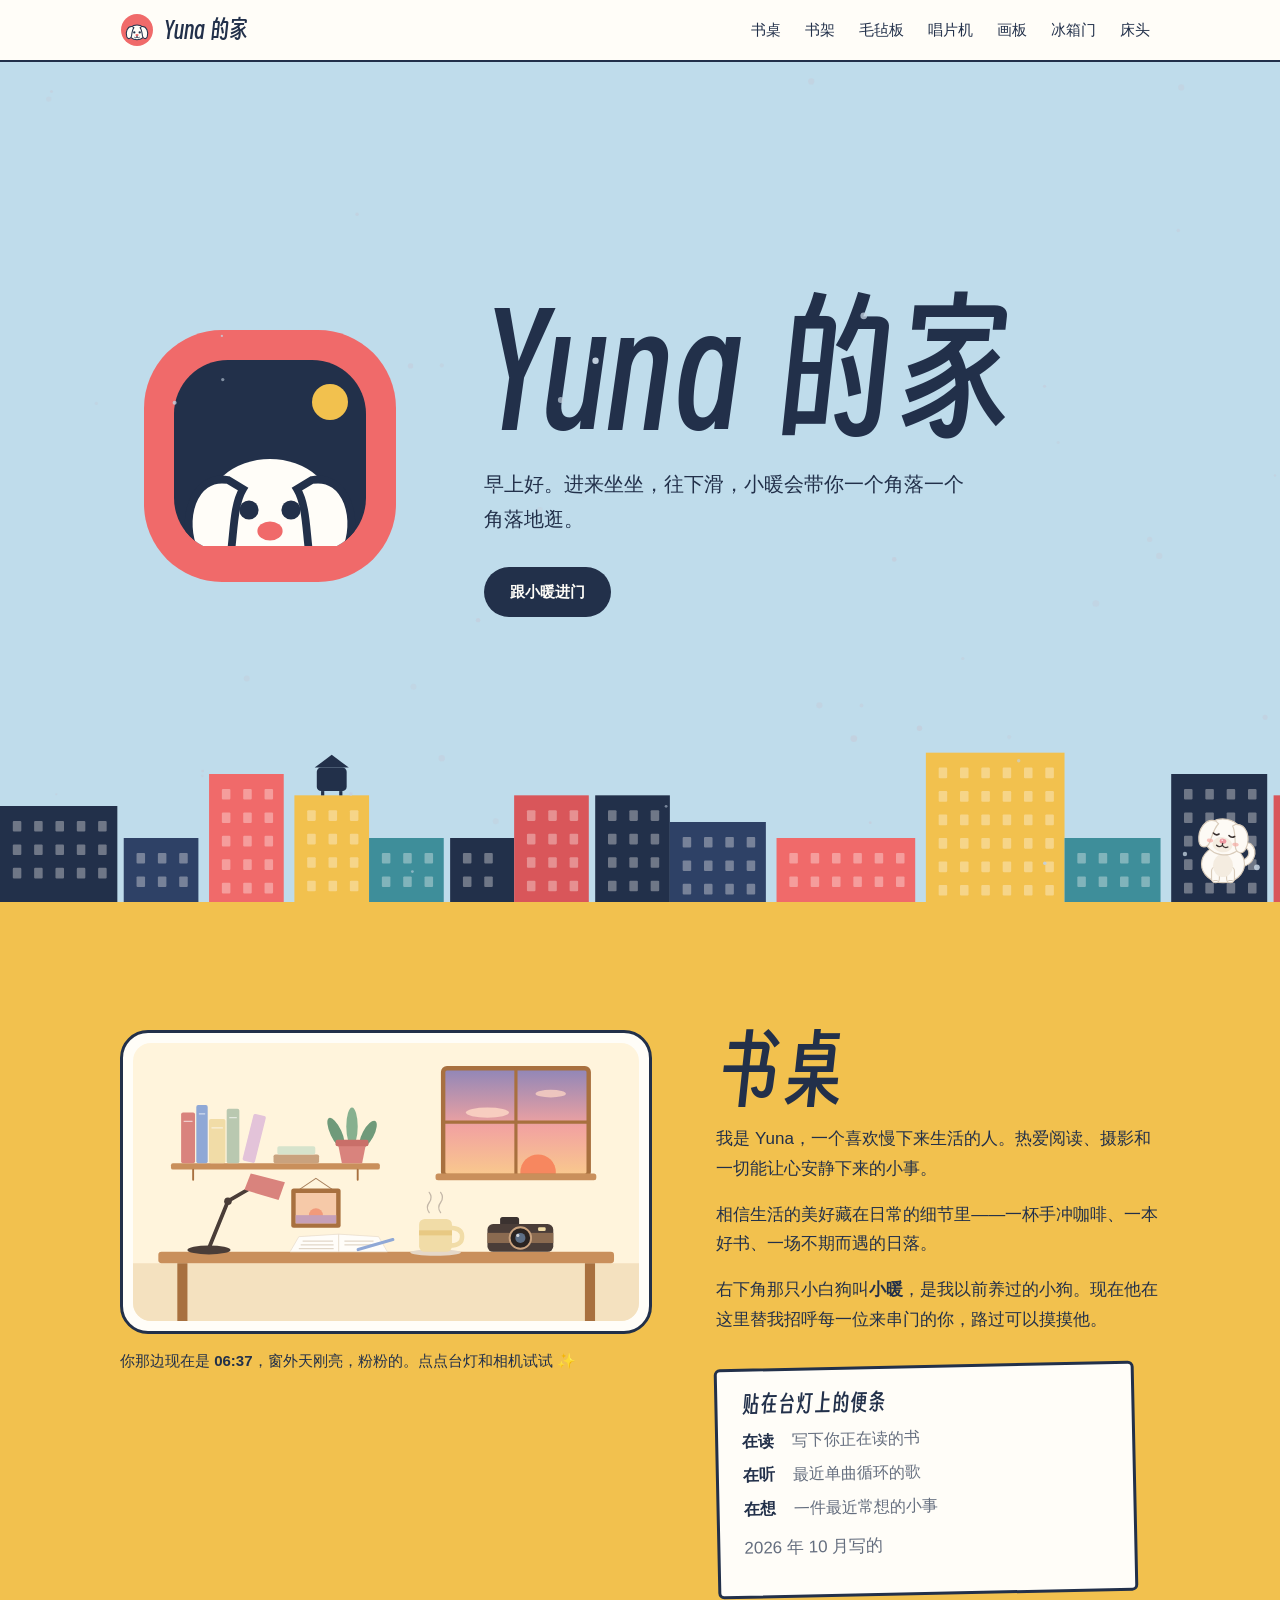
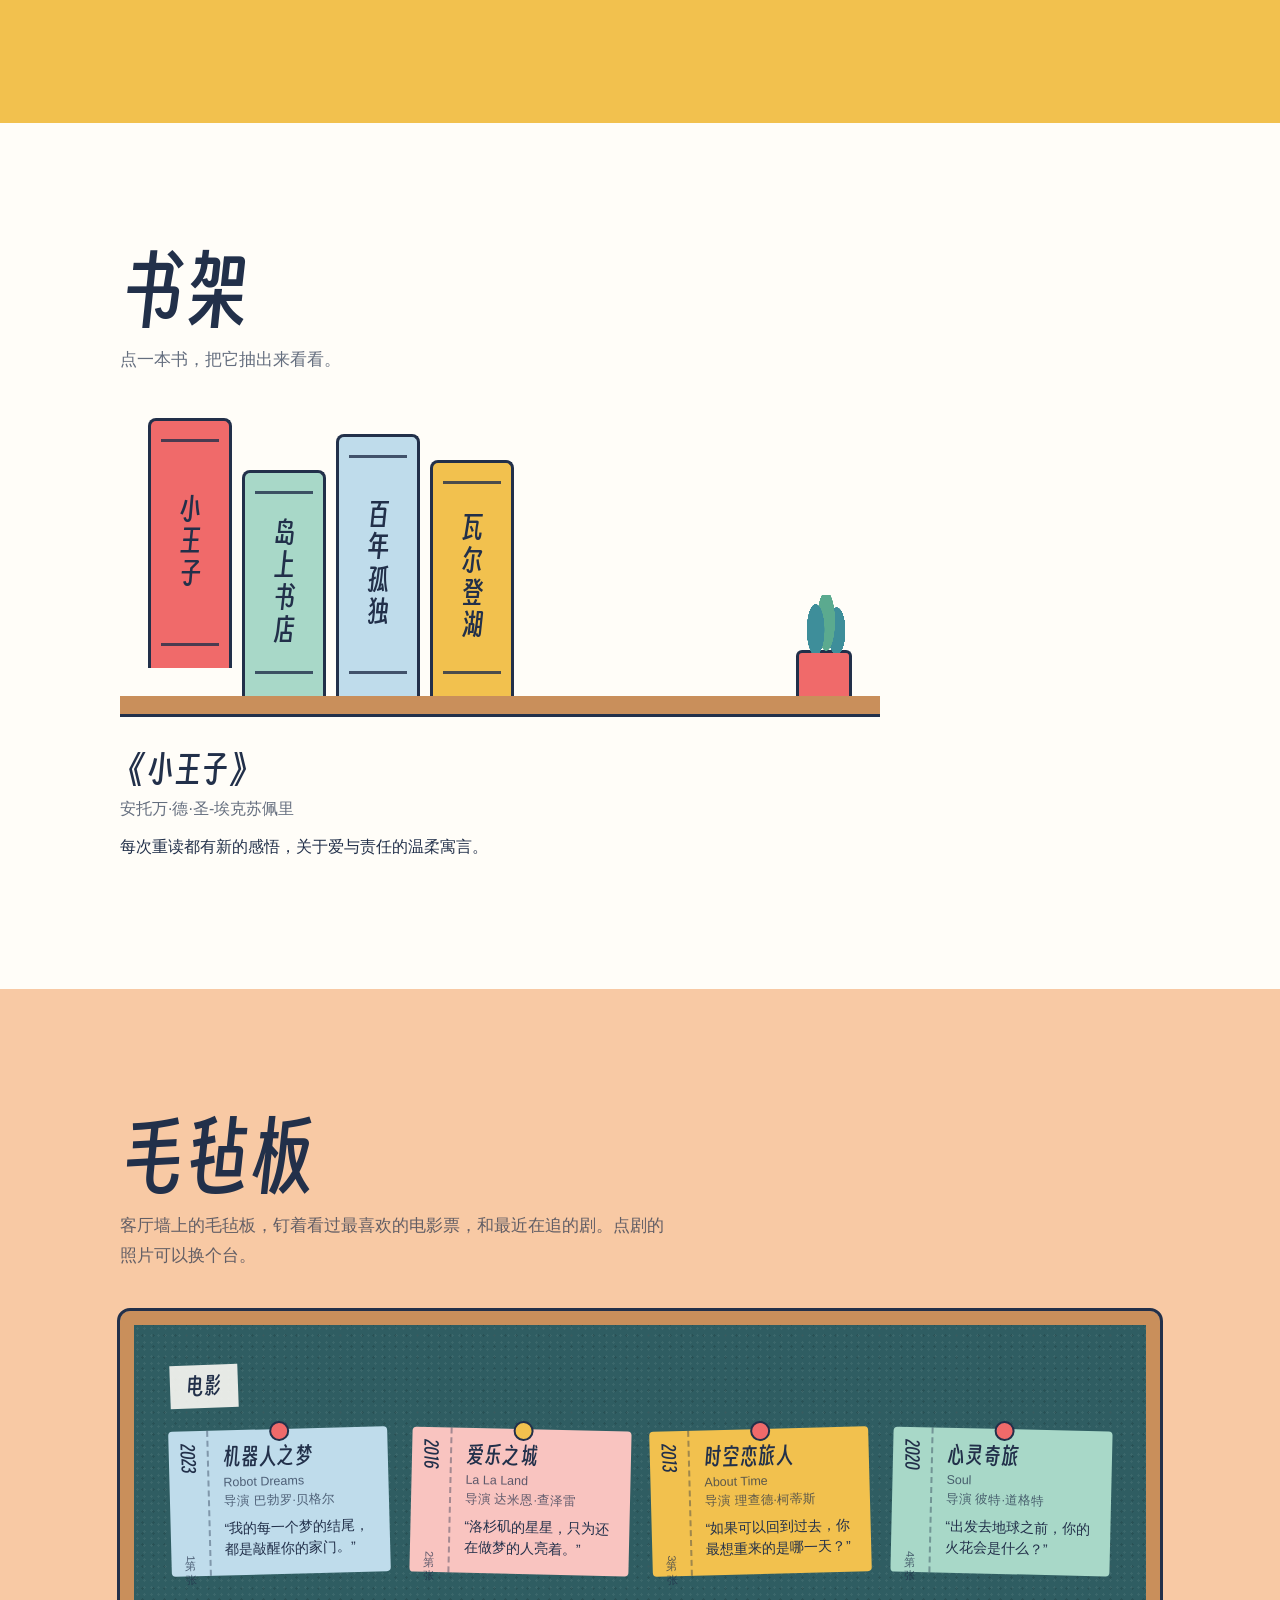
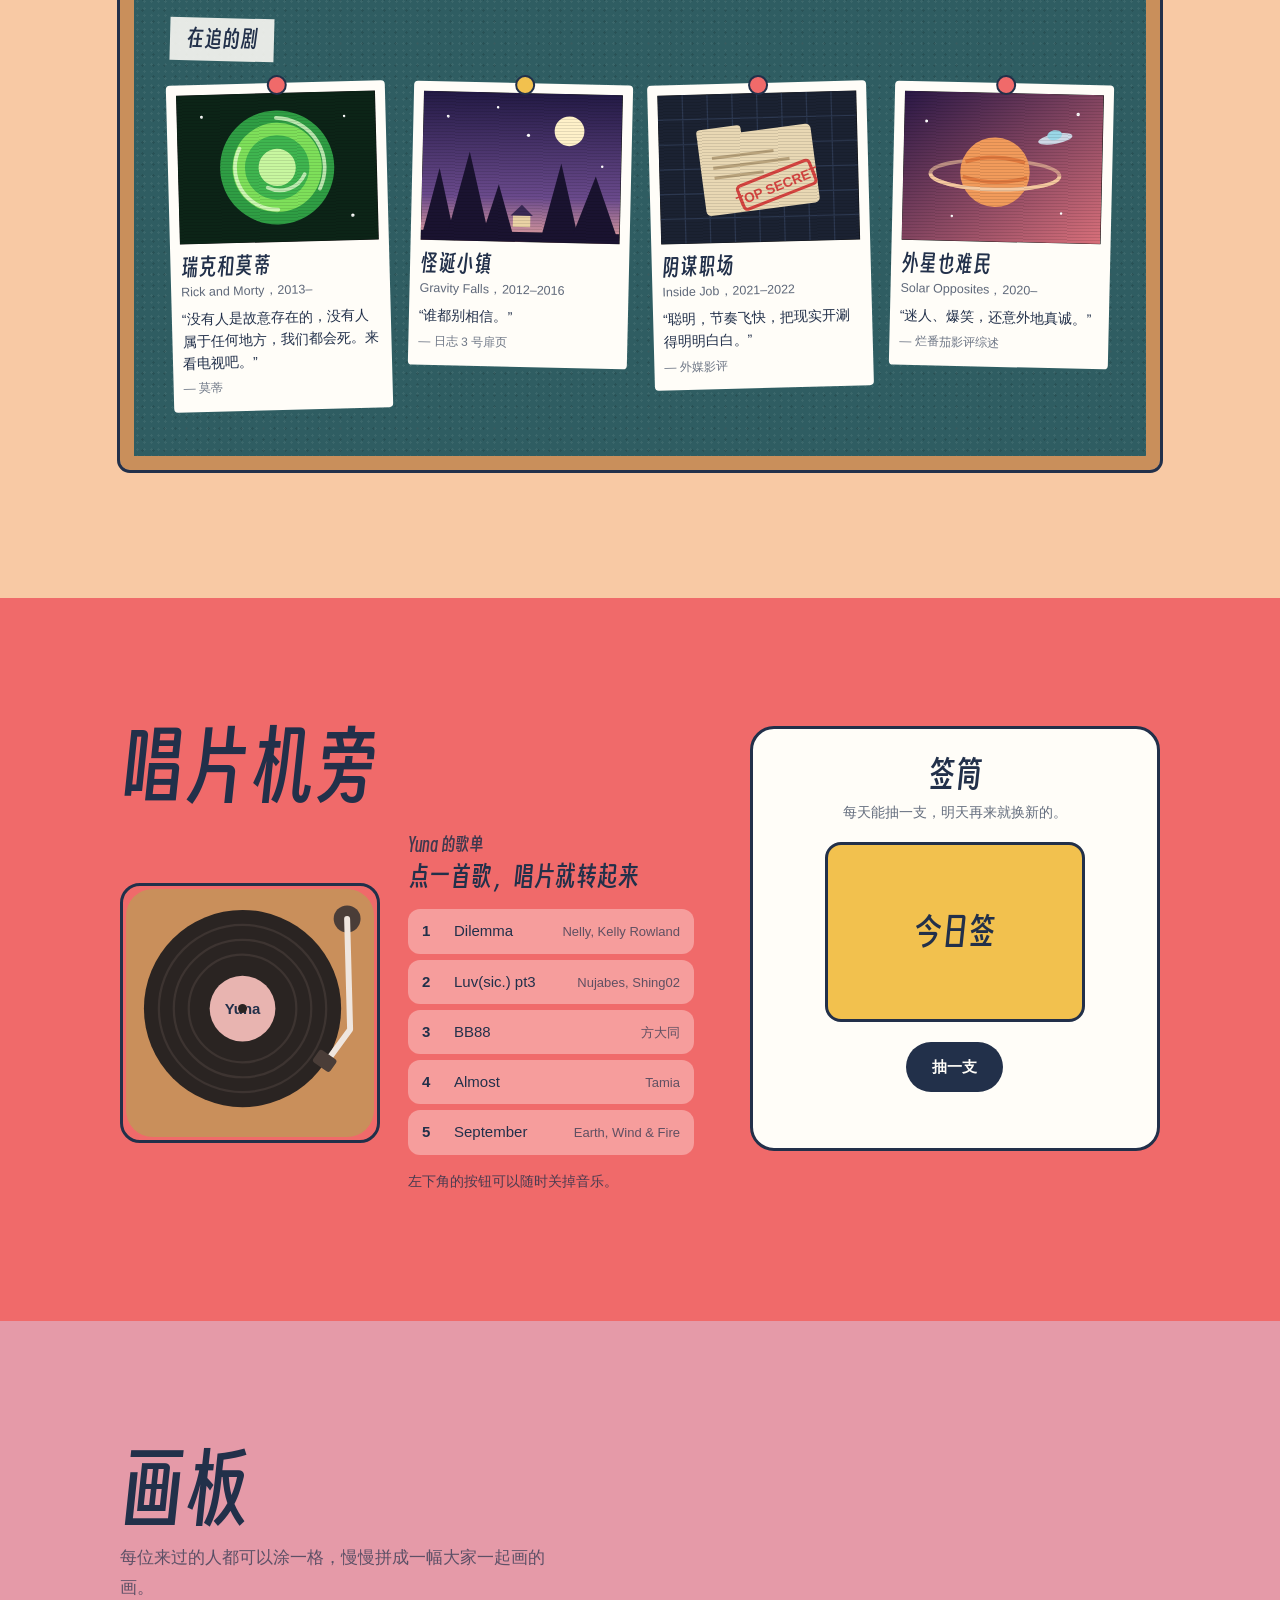
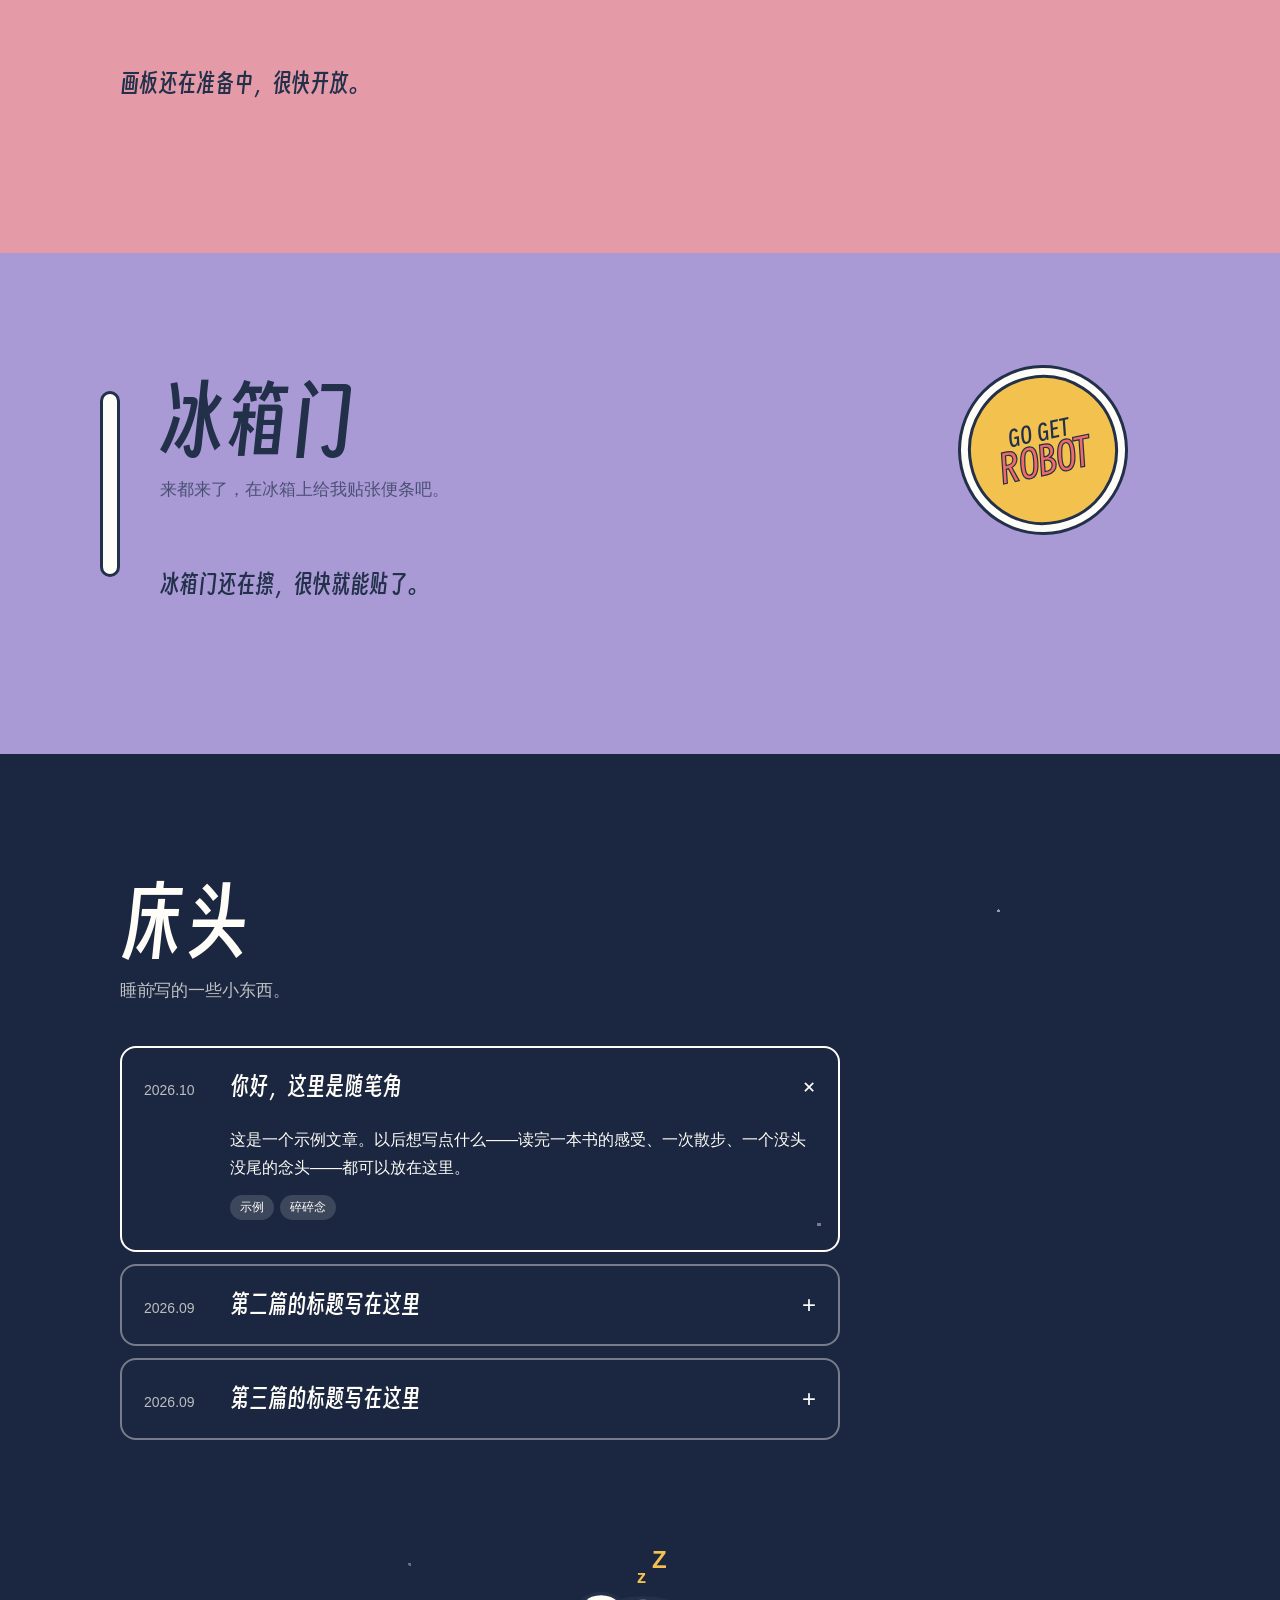
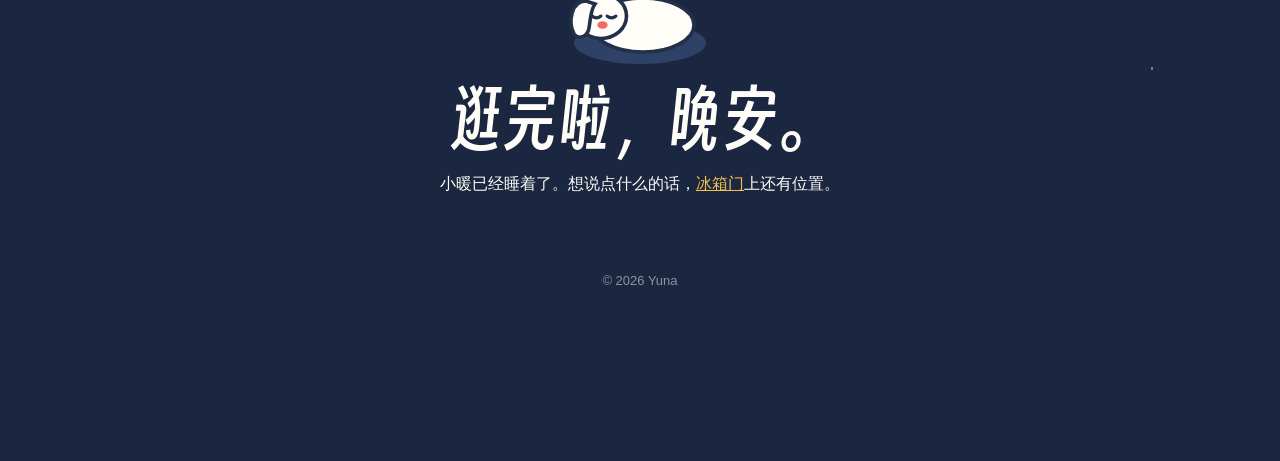
==== index.html @ d35c0719 "Felt board replaces TV cabinet; warmer day-to-night palette; GO GET ROBOT fridge sticker; add Septem" ====
<!DOCTYPE html>
<html lang="zh-CN">
<head>
<meta charset="UTF-8">
<meta name="viewport" content="width=device-width, initial-scale=1.0">
<title>Yuna 的家</title>
<meta name="description" content="Yuna 的小角落：阅读、摄影、电影、随笔，和一切让心安静下来的小事。">
<link rel="icon" href="/favicon.ico" sizes="any">
<link rel="icon" href="/favicon.svg" type="image/svg+xml">
<link rel="icon" href="/favicon-32.png" type="image/png" sizes="32x32">
<link rel="apple-touch-icon" href="/apple-touch-icon.png">
<link rel="manifest" href="/site.webmanifest">
<meta name="theme-color" content="#faf6f0">
<meta property="og:type" content="website">
<meta property="og:site_name" content="Yuna ✿">
<meta property="og:title" content="Yuna 的小角落">
<meta property="og:description" content="愿以温柔之心，过安静热烈的生活。来串门、摸摸小暖、贴张便利贴吧。">
<meta property="og:url" content="https://www.yunachen.cn/">
<meta property="og:image" content="https://www.yunachen.cn/og.jpg">
<meta property="og:image:width" content="1200">
<meta property="og:image:height" content="630">
<meta name="twitter:card" content="summary_large_image">
<script>
  // 19:00-6:00 是夜晚：门口变星空，窗外有月亮
  (function(){ var h = new Date().getHours(); if (h >= 19 || h < 6) document.documentElement.classList.add("night"); })();
</script>
<link rel="stylesheet" href="fonts/display.css">
<link rel="stylesheet" href="site.css">
</head>
<body>

<a class="skip" href="#about">跳到正文</a>

<nav class="bar">
  <div class="wrap">
    <a href="#top" class="brand" id="logo" aria-label="回到门口"><svg viewBox="0 0 100 100" aria-hidden="true"><circle cx="50" cy="50" r="47" fill="#F06A6A"/>
<ellipse cx="50" cy="57" rx="25" ry="22" fill="#FFFDF8" stroke="#22304A" stroke-width="3" stroke-linejoin="round"/><path d="M36 40 C22 38 15 56 20 70 C23 78 32 77 34 67 C35 58 36 49 41 43 Z" fill="#FFFDF8" stroke="#22304A" stroke-width="3" stroke-linejoin="round"/><path d="M64 40 C78 38 85 56 80 70 C77 78 68 77 66 67 C65 58 64 49 59 43 Z" fill="#FFFDF8" stroke="#22304A" stroke-width="3" stroke-linejoin="round"/><circle cx="42" cy="57" r="3.4" fill="#22304A"/><circle cx="58" cy="57" r="3.4" fill="#22304A"/>
<ellipse cx="50" cy="65" rx="4.6" ry="3.4" fill="#F06A6A"/>
<path d="M50 68 v3 M50 71 q-4 4 -7 1 M50 71 q4 4 7 1" stroke="#22304A" stroke-width="2.4" fill="none" stroke-linecap="round"/></svg><span>Yuna 的家</span></a>
    <div class="links">
      <a href="#about">书桌</a><a href="#books">书架</a><a href="#films">毛毡板</a><a href="#little">唱片机</a><a href="#draw">画板</a><a href="#guestbook">冰箱门</a><a href="#journal">床头</a>
    </div>
  </div>
</nav>

<header class="spot hero" id="top">
  <div class="stars" id="stars"></div>
  <div class="wrap hero-in">
    <div class="hero-logo">
        <svg class="logo-e" viewBox="0 0 100 100" role="img" aria-label="小暖从窗口探出头">
          <defs><clipPath id="winClip"><rect x="18" y="18" width="64" height="64" rx="18"/></clipPath></defs>
          <rect x="8" y="8" width="84" height="84" rx="26" fill="#F06A6A"/>
          <rect x="18" y="18" width="64" height="64" rx="18" fill="#22304A"/>
          <circle class="moon" cx="70" cy="32" r="6" fill="#FFFDF8"/>
          <g clip-path="url(#winClip)"><g class="peek">
            <ellipse cx="50" cy="70" rx="22" ry="19" fill="#FFFDF8"/>
            <path d="M36 58 C24 56 20 72 25 82 L37 82 C38 74 38 66 41 61 Z" fill="#FFFDF8" stroke="#22304A" stroke-width="2.6"/>
            <path d="M64 58 C76 56 80 72 75 82 L63 82 C62 74 62 66 59 61 Z" fill="#FFFDF8" stroke="#22304A" stroke-width="2.6"/>
            <circle cx="43" cy="68" r="3.2" fill="#22304A"/><circle cx="57" cy="68" r="3.2" fill="#22304A"/>
            <ellipse cx="50" cy="75" rx="4.2" ry="3.2" fill="#F06A6A"/>
          </g></g>
          <rect x="18" y="80" width="64" height="6" fill="#F06A6A"/>
        </svg>
    </div>
    <div class="hero-text">
      <h1>Yuna 的家</h1>
      <p class="lead"><span id="greet">你好呀。</span>进来坐坐，往下滑，小暖会带你一个角落一个角落地逛。</p>
      <a href="#about" class="btn">跟小暖进门</a>
    </div>
  </div>
  <svg class="skyline" viewBox="0 0 1200 160" preserveAspectRatio="xMidYMax slice" aria-hidden="true"><rect x="0" y="70" width="110" height="90" fill="#22304A"/><rect class="win" x="12" y="84" width="8" height="10" rx="1"/><rect class="win" x="32" y="84" width="8" height="10" rx="1"/><rect class="win" x="52" y="84" width="8" height="10" rx="1"/><rect class="win" x="72" y="84" width="8" height="10" rx="1"/><rect class="win" x="92" y="84" width="8" height="10" rx="1"/><rect class="win" x="12" y="106" width="8" height="10" rx="1"/><rect class="win" x="32" y="106" width="8" height="10" rx="1"/><rect class="win" x="52" y="106" width="8" height="10" rx="1"/><rect class="win" x="72" y="106" width="8" height="10" rx="1"/><rect class="win" x="92" y="106" width="8" height="10" rx="1"/><rect class="win" x="12" y="128" width="8" height="10" rx="1"/><rect class="win" x="32" y="128" width="8" height="10" rx="1"/><rect class="win" x="52" y="128" width="8" height="10" rx="1"/><rect class="win" x="72" y="128" width="8" height="10" rx="1"/><rect class="win" x="92" y="128" width="8" height="10" rx="1"/><rect x="116" y="100" width="70" height="60" fill="#2E4166"/><rect class="win" x="128" y="114" width="8" height="10" rx="1"/><rect class="win" x="148" y="114" width="8" height="10" rx="1"/><rect class="win" x="168" y="114" width="8" height="10" rx="1"/><rect class="win" x="128" y="136" width="8" height="10" rx="1"/><rect class="win" x="148" y="136" width="8" height="10" rx="1"/><rect class="win" x="168" y="136" width="8" height="10" rx="1"/><rect x="196" y="40" width="70" height="120" fill="#F06A6A"/><rect class="win" x="208" y="54" width="8" height="10" rx="1"/><rect class="win" x="228" y="54" width="8" height="10" rx="1"/><rect class="win" x="248" y="54" width="8" height="10" rx="1"/><rect class="win" x="208" y="76" width="8" height="10" rx="1"/><rect class="win" x="228" y="76" width="8" height="10" rx="1"/><rect class="win" x="248" y="76" width="8" height="10" rx="1"/><rect class="win" x="208" y="98" width="8" height="10" rx="1"/><rect class="win" x="228" y="98" width="8" height="10" rx="1"/><rect class="win" x="248" y="98" width="8" height="10" rx="1"/><rect class="win" x="208" y="120" width="8" height="10" rx="1"/><rect class="win" x="228" y="120" width="8" height="10" rx="1"/><rect class="win" x="248" y="120" width="8" height="10" rx="1"/><rect class="win" x="208" y="142" width="8" height="10" rx="1"/><rect class="win" x="228" y="142" width="8" height="10" rx="1"/><rect class="win" x="248" y="142" width="8" height="10" rx="1"/><rect x="276" y="60" width="70" height="100" class="bm" fill="#F2C14E"/><rect class="win" x="288" y="74" width="8" height="10" rx="1"/><rect class="win" x="308" y="74" width="8" height="10" rx="1"/><rect class="win" x="328" y="74" width="8" height="10" rx="1"/><rect class="win" x="288" y="96" width="8" height="10" rx="1"/><rect class="win" x="308" y="96" width="8" height="10" rx="1"/><rect class="win" x="328" y="96" width="8" height="10" rx="1"/><rect class="win" x="288" y="118" width="8" height="10" rx="1"/><rect class="win" x="308" y="118" width="8" height="10" rx="1"/><rect class="win" x="328" y="118" width="8" height="10" rx="1"/><rect class="win" x="288" y="140" width="8" height="10" rx="1"/><rect class="win" x="308" y="140" width="8" height="10" rx="1"/><rect class="win" x="328" y="140" width="8" height="10" rx="1"/><g fill="#22304A"><rect x="297" y="34" width="28" height="22" rx="4"/><path d="M295 34 l16 -12 l16 12z"/><rect x="301" y="56" width="3" height="4"/><rect x="318" y="56" width="3" height="4"/></g><rect x="346" y="100" width="70" height="60" fill="#3E8E9A"/><rect class="win" x="358" y="114" width="8" height="10" rx="1"/><rect class="win" x="378" y="114" width="8" height="10" rx="1"/><rect class="win" x="398" y="114" width="8" height="10" rx="1"/><rect class="win" x="358" y="136" width="8" height="10" rx="1"/><rect class="win" x="378" y="136" width="8" height="10" rx="1"/><rect class="win" x="398" y="136" width="8" height="10" rx="1"/><rect x="422" y="100" width="60" height="60" fill="#22304A"/><rect class="win" x="434" y="114" width="8" height="10" rx="1"/><rect class="win" x="454" y="114" width="8" height="10" rx="1"/><rect class="win" x="434" y="136" width="8" height="10" rx="1"/><rect class="win" x="454" y="136" width="8" height="10" rx="1"/><rect x="482" y="60" width="70" height="100" fill="#D9565A"/><rect class="win" x="494" y="74" width="8" height="10" rx="1"/><rect class="win" x="514" y="74" width="8" height="10" rx="1"/><rect class="win" x="534" y="74" width="8" height="10" rx="1"/><rect class="win" x="494" y="96" width="8" height="10" rx="1"/><rect class="win" x="514" y="96" width="8" height="10" rx="1"/><rect class="win" x="534" y="96" width="8" height="10" rx="1"/><rect class="win" x="494" y="118" width="8" height="10" rx="1"/><rect class="win" x="514" y="118" width="8" height="10" rx="1"/><rect class="win" x="534" y="118" width="8" height="10" rx="1"/><rect class="win" x="494" y="140" width="8" height="10" rx="1"/><rect class="win" x="514" y="140" width="8" height="10" rx="1"/><rect class="win" x="534" y="140" width="8" height="10" rx="1"/><rect x="558" y="60" width="70" height="100" fill="#22304A"/><rect class="win" x="570" y="74" width="8" height="10" rx="1"/><rect class="win" x="590" y="74" width="8" height="10" rx="1"/><rect class="win" x="610" y="74" width="8" height="10" rx="1"/><rect class="win" x="570" y="96" width="8" height="10" rx="1"/><rect class="win" x="590" y="96" width="8" height="10" rx="1"/><rect class="win" x="610" y="96" width="8" height="10" rx="1"/><rect class="win" x="570" y="118" width="8" height="10" rx="1"/><rect class="win" x="590" y="118" width="8" height="10" rx="1"/><rect class="win" x="610" y="118" width="8" height="10" rx="1"/><rect class="win" x="570" y="140" width="8" height="10" rx="1"/><rect class="win" x="590" y="140" width="8" height="10" rx="1"/><rect class="win" x="610" y="140" width="8" height="10" rx="1"/><rect x="628" y="85" width="90" height="75" fill="#2E4166"/><rect class="win" x="640" y="99" width="8" height="10" rx="1"/><rect class="win" x="660" y="99" width="8" height="10" rx="1"/><rect class="win" x="680" y="99" width="8" height="10" rx="1"/><rect class="win" x="700" y="99" width="8" height="10" rx="1"/><rect class="win" x="640" y="121" width="8" height="10" rx="1"/><rect class="win" x="660" y="121" width="8" height="10" rx="1"/><rect class="win" x="680" y="121" width="8" height="10" rx="1"/><rect class="win" x="700" y="121" width="8" height="10" rx="1"/><rect class="win" x="640" y="143" width="8" height="10" rx="1"/><rect class="win" x="660" y="143" width="8" height="10" rx="1"/><rect class="win" x="680" y="143" width="8" height="10" rx="1"/><rect class="win" x="700" y="143" width="8" height="10" rx="1"/><rect x="728" y="100" width="130" height="60" fill="#F06A6A"/><rect class="win" x="740" y="114" width="8" height="10" rx="1"/><rect class="win" x="760" y="114" width="8" height="10" rx="1"/><rect class="win" x="780" y="114" width="8" height="10" rx="1"/><rect class="win" x="800" y="114" width="8" height="10" rx="1"/><rect class="win" x="820" y="114" width="8" height="10" rx="1"/><rect class="win" x="840" y="114" width="8" height="10" rx="1"/><rect class="win" x="740" y="136" width="8" height="10" rx="1"/><rect class="win" x="760" y="136" width="8" height="10" rx="1"/><rect class="win" x="780" y="136" width="8" height="10" rx="1"/><rect class="win" x="800" y="136" width="8" height="10" rx="1"/><rect class="win" x="820" y="136" width="8" height="10" rx="1"/><rect class="win" x="840" y="136" width="8" height="10" rx="1"/><rect x="868" y="20" width="130" height="140" class="bm" fill="#F2C14E"/><rect class="win" x="880" y="34" width="8" height="10" rx="1"/><rect class="win" x="900" y="34" width="8" height="10" rx="1"/><rect class="win" x="920" y="34" width="8" height="10" rx="1"/><rect class="win" x="940" y="34" width="8" height="10" rx="1"/><rect class="win" x="960" y="34" width="8" height="10" rx="1"/><rect class="win" x="980" y="34" width="8" height="10" rx="1"/><rect class="win" x="880" y="56" width="8" height="10" rx="1"/><rect class="win" x="900" y="56" width="8" height="10" rx="1"/><rect class="win" x="920" y="56" width="8" height="10" rx="1"/><rect class="win" x="940" y="56" width="8" height="10" rx="1"/><rect class="win" x="960" y="56" width="8" height="10" rx="1"/><rect class="win" x="980" y="56" width="8" height="10" rx="1"/><rect class="win" x="880" y="78" width="8" height="10" rx="1"/><rect class="win" x="900" y="78" width="8" height="10" rx="1"/><rect class="win" x="920" y="78" width="8" height="10" rx="1"/><rect class="win" x="940" y="78" width="8" height="10" rx="1"/><rect class="win" x="960" y="78" width="8" height="10" rx="1"/><rect class="win" x="980" y="78" width="8" height="10" rx="1"/><rect class="win" x="880" y="100" width="8" height="10" rx="1"/><rect class="win" x="900" y="100" width="8" height="10" rx="1"/><rect class="win" x="920" y="100" width="8" height="10" rx="1"/><rect class="win" x="940" y="100" width="8" height="10" rx="1"/><rect class="win" x="960" y="100" width="8" height="10" rx="1"/><rect class="win" x="980" y="100" width="8" height="10" rx="1"/><rect class="win" x="880" y="122" width="8" height="10" rx="1"/><rect class="win" x="900" y="122" width="8" height="10" rx="1"/><rect class="win" x="920" y="122" width="8" height="10" rx="1"/><rect class="win" x="940" y="122" width="8" height="10" rx="1"/><rect class="win" x="960" y="122" width="8" height="10" rx="1"/><rect class="win" x="980" y="122" width="8" height="10" rx="1"/><rect class="win" x="880" y="144" width="8" height="10" rx="1"/><rect class="win" x="900" y="144" width="8" height="10" rx="1"/><rect class="win" x="920" y="144" width="8" height="10" rx="1"/><rect class="win" x="940" y="144" width="8" height="10" rx="1"/><rect class="win" x="960" y="144" width="8" height="10" rx="1"/><rect class="win" x="980" y="144" width="8" height="10" rx="1"/><rect x="998" y="100" width="90" height="60" fill="#3E8E9A"/><rect class="win" x="1010" y="114" width="8" height="10" rx="1"/><rect class="win" x="1030" y="114" width="8" height="10" rx="1"/><rect class="win" x="1050" y="114" width="8" height="10" rx="1"/><rect class="win" x="1070" y="114" width="8" height="10" rx="1"/><rect class="win" x="1010" y="136" width="8" height="10" rx="1"/><rect class="win" x="1030" y="136" width="8" height="10" rx="1"/><rect class="win" x="1050" y="136" width="8" height="10" rx="1"/><rect class="win" x="1070" y="136" width="8" height="10" rx="1"/><rect x="1098" y="40" width="90" height="120" fill="#22304A"/><rect class="win" x="1110" y="54" width="8" height="10" rx="1"/><rect class="win" x="1130" y="54" width="8" height="10" rx="1"/><rect class="win" x="1150" y="54" width="8" height="10" rx="1"/><rect class="win" x="1170" y="54" width="8" height="10" rx="1"/><rect class="win" x="1110" y="76" width="8" height="10" rx="1"/><rect class="win" x="1130" y="76" width="8" height="10" rx="1"/><rect class="win" x="1150" y="76" width="8" height="10" rx="1"/><rect class="win" x="1170" y="76" width="8" height="10" rx="1"/><rect class="win" x="1110" y="98" width="8" height="10" rx="1"/><rect class="win" x="1130" y="98" width="8" height="10" rx="1"/><rect class="win" x="1150" y="98" width="8" height="10" rx="1"/><rect class="win" x="1170" y="98" width="8" height="10" rx="1"/><rect class="win" x="1110" y="120" width="8" height="10" rx="1"/><rect class="win" x="1130" y="120" width="8" height="10" rx="1"/><rect class="win" x="1150" y="120" width="8" height="10" rx="1"/><rect class="win" x="1170" y="120" width="8" height="10" rx="1"/><rect class="win" x="1110" y="142" width="8" height="10" rx="1"/><rect class="win" x="1130" y="142" width="8" height="10" rx="1"/><rect class="win" x="1150" y="142" width="8" height="10" rx="1"/><rect class="win" x="1170" y="142" width="8" height="10" rx="1"/><rect x="1194" y="60" width="90" height="100" fill="#D9565A"/><rect class="win" x="1206" y="74" width="8" height="10" rx="1"/><rect class="win" x="1226" y="74" width="8" height="10" rx="1"/><rect class="win" x="1246" y="74" width="8" height="10" rx="1"/><rect class="win" x="1266" y="74" width="8" height="10" rx="1"/><rect class="win" x="1206" y="96" width="8" height="10" rx="1"/><rect class="win" x="1226" y="96" width="8" height="10" rx="1"/><rect class="win" x="1246" y="96" width="8" height="10" rx="1"/><rect class="win" x="1266" y="96" width="8" height="10" rx="1"/><rect class="win" x="1206" y="118" width="8" height="10" rx="1"/><rect class="win" x="1226" y="118" width="8" height="10" rx="1"/><rect class="win" x="1246" y="118" width="8" height="10" rx="1"/><rect class="win" x="1266" y="118" width="8" height="10" rx="1"/><rect class="win" x="1206" y="140" width="8" height="10" rx="1"/><rect class="win" x="1226" y="140" width="8" height="10" rx="1"/><rect class="win" x="1246" y="140" width="8" height="10" rx="1"/><rect class="win" x="1266" y="140" width="8" height="10" rx="1"/></svg>
</header>

<main>

  <!-- 书桌：关于我 + 房间插画 -->
  <section class="spot f-mustard" id="about">
    <div class="wrap desk">
      <div class="desk-pic">
        <div class="room" id="roomCard"><div class="flash"></div>
        <svg viewBox="0 0 800 440" role="img" aria-label="Yuna 的房间插画">
        <defs>
          <linearGradient id="skyD" x1="0" y1="0" x2="0" y2="1"><stop offset="0" stop-color="#bcd8ec"/><stop offset="1" stop-color="#f8dcc6"/></linearGradient>
          <linearGradient id="skyK" x1="0" y1="0" x2="0" y2="1"><stop offset="0" stop-color="#8f86b8"/><stop offset=".55" stop-color="#f2a3a0"/><stop offset="1" stop-color="#f9c98d"/></linearGradient>
          <linearGradient id="skyN" x1="0" y1="0" x2="0" y2="1"><stop offset="0" stop-color="#232c4d"/><stop offset="1" stop-color="#4b3b5c"/></linearGradient>
          <clipPath id="win"><rect x="490" y="40" width="230" height="170" rx="6"/></clipPath>
        </defs>
        <rect class="w-wall" width="800" height="440"/>
        <rect class="w-wall2" y="348" width="800" height="92"/>

        <g class="obj" data-k="window" tabindex="0" role="button" aria-label="窗外">
          <g clip-path="url(#win)">
            <g class="sky-day">
              <rect x="490" y="40" width="230" height="170" fill="url(#skyD)"/>
              <circle cx="660" cy="160" r="24" fill="#f7b88a"/>
              <g class="cloud"><ellipse cx="560" cy="92" rx="32" ry="10" fill="#fff" opacity=".9"/><ellipse cx="578" cy="83" rx="18" ry="11" fill="#fff" opacity=".9"/></g>
            </g>
            <g class="sky-dusk">
              <rect x="490" y="40" width="230" height="170" fill="url(#skyK)"/>
              <circle cx="640" cy="204" r="28" fill="#f7875f"/>
              <g class="cloud"><ellipse cx="560" cy="110" rx="34" ry="8" fill="#fbd3c4" opacity=".9"/><ellipse cx="660" cy="80" rx="24" ry="6" fill="#fbd3c4" opacity=".8"/></g>
            </g>
            <g class="sky-night">
              <rect x="490" y="40" width="230" height="170" fill="url(#skyN)"/>
              <circle cx="655" cy="98" r="19" fill="#fff3cf"/><circle cx="664" cy="91" r="17" fill="#2a3152"/>
              <circle cx="530" cy="70" r="1.8" fill="#fff"/><circle cx="575" cy="120" r="1.4" fill="#fff"/><circle cx="610" cy="62" r="1.6" fill="#fff"/><circle cx="700" cy="150" r="1.4" fill="#fff"/><circle cx="545" cy="170" r="1.2" fill="#fff"/>
            </g>
          </g>
          <rect x="490" y="40" width="230" height="170" rx="6" class="w-line" style="stroke-width:7"/>
          <path d="M605 40 V210 M490 125 H720" class="w-line" style="stroke-width:5"/>
          <rect x="478" y="206" width="254" height="11" rx="4" class="w-wood"/>
        </g>

        <rect x="60" y="190" width="330" height="10" rx="3" class="w-wood"/>
        <path d="M95 200 v16 M355 200 v16" class="w-line"/>
        <g class="obj" data-k="books" tabindex="0" role="button" aria-label="书架">
          <rect x="76" y="110" width="22" height="80" rx="3" fill="#d9837d"/>
          <rect x="100" y="98" width="18" height="92" rx="3" fill="#8fa8d6"/>
          <rect x="120" y="120" width="26" height="70" rx="3" fill="#f1dca7"/>
          <rect x="148" y="104" width="20" height="86" rx="3" fill="#b9c8b0"/>
          <rect x="172" y="114" width="20" height="76" rx="3" fill="#e3c3d9" transform="rotate(14 192 190)"/>
          <path d="M80 124 h14 M104 112 h10 M124 134 h18 M152 118 h12" stroke="#fff" stroke-width="2" opacity=".6"/>
          <rect x="222" y="176" width="72" height="14" rx="3" fill="#c9a27e"/>
          <rect x="228" y="163" width="60" height="13" rx="3" fill="#d6e3cc"/>
        </g>
        <g class="obj" data-k="plant" tabindex="0" role="button" aria-label="小绿植">
          <ellipse cx="330" cy="140" rx="9" ry="26" fill="#6f9a7a" transform="rotate(-25 330 162)"/>
          <ellipse cx="346" cy="132" rx="9" ry="30" fill="#86b08f"/>
          <ellipse cx="362" cy="142" rx="9" ry="24" fill="#6f9a7a" transform="rotate(28 362 162)"/>
          <path d="M324 160 h44 l-6 30 h-32 z" fill="#d9837d"/>
          <rect x="320" y="153" width="52" height="10" rx="3" fill="#c96f69"/>
        </g>

        <g class="obj" data-k="frame" tabindex="0" role="button" aria-label="相框">
          <path d="M262 232 L289 214 L316 232" stroke="#a9825f" stroke-width="1.6" fill="none"/>
          <rect x="250" y="230" width="78" height="62" rx="4" class="w-wood-d"/>
          <rect x="257" y="237" width="64" height="48" fill="#f6c9a8"/>
          <circle cx="289" cy="272" r="11" fill="#f19a7b"/>
          <rect x="257" y="272" width="64" height="13" fill="#c6a0b8"/>
        </g>

        <rect x="40" y="330" width="720" height="18" rx="5" class="w-wood"/>
        <rect x="70" y="348" width="16" height="92" class="w-wood-d"/>
        <rect x="714" y="348" width="16" height="92" class="w-wood-d"/>

        <g class="obj" data-k="lamp" tabindex="0" role="button" aria-label="台灯">
          <polygon class="lamp-light" points="180,234 228,248 300,330 140,330"/>
          <ellipse cx="120" cy="327" rx="34" ry="7" fill="#4a3d38"/>
          <path d="M120 324 L150 250 L198 222" stroke="#4a3d38" stroke-width="6" fill="none" stroke-linecap="round" stroke-linejoin="round"/>
          <circle cx="150" cy="250" r="6" fill="#4a3d38"/>
          <path d="M186 206 L240 220 L230 248 L176 232 Z" fill="#d9837d"/>
        </g>

        <g class="obj" data-k="notebook" tabindex="0" role="button" aria-label="本子">
          <path d="M248 330 L262 306 L325 302 L325 330 Z" fill="#fffdf9" stroke="#e5d8c8"/>
          <path d="M325 330 L325 302 L388 306 L402 330 Z" fill="#fffdf9" stroke="#e5d8c8"/>
          <path d="M268 313 h48 M265 319 h52 M262 325 h55 M334 313 h46 M334 319 h50" stroke="#d9cbb9" stroke-width="1.5"/>
          <rect x="352" y="316" width="62" height="5" rx="2.5" fill="#8fa8d6" transform="rotate(-16 383 318)"/>
        </g>

        <g class="obj" data-k="coffee" tabindex="0" role="button" aria-label="咖啡">
          <g class="steam"><path d="M468 268 q-6 -8 0 -16 q6 -8 0 -16"/><path d="M486 268 q-6 -8 0 -16 q6 -8 0 -16"/></g>
          <ellipse cx="478" cy="331" rx="40" ry="5" fill="#e5d8c8"/>
          <path d="M500 292 q20 0 20 14 q0 14 -20 14" stroke="#f1dca7" stroke-width="7" fill="none"/>
          <rect x="452" y="278" width="52" height="52" rx="9" fill="#f1dca7"/>
          <rect x="452" y="296" width="52" height="8" fill="#e8c983"/>
        </g>

        <g class="obj" data-k="camera" tabindex="0" role="button" aria-label="相机">
          <rect x="580" y="275" width="30" height="15" rx="4" fill="#3b3230"/>
          <rect x="560" y="286" width="104" height="44" rx="9" fill="#4a3d38"/>
          <rect x="560" y="300" width="104" height="16" fill="#8a6a50"/>
          <circle cx="612" cy="308" r="17" fill="#2a2422" stroke="#c9a27e" stroke-width="3"/>
          <circle cx="612" cy="308" r="8" fill="#5d6f86"/>
          <circle cx="608" cy="304" r="2.5" fill="#fff" opacity=".7"/>
          <rect x="640" y="291" width="12" height="6" rx="2" fill="#f1dca7"/>
        </g>
      </svg>
        </div>
        <p class="room-time" id="roomTime">窗外的天色和你那边的时间是同步的。</p>
      </div>
      <div class="desk-text">
        <h2>书桌</h2>
        <p>我是 Yuna，一个喜欢慢下来生活的人。热爱阅读、摄影和一切能让心安静下来的小事。</p>
        <p>相信生活的美好藏在日常的细节里——一杯手冲咖啡、一本好书、一场不期而遇的日落。</p>
        <p class="xiaonuan">右下角那只小白狗叫<b>小暖</b>，是我以前养过的小狗。现在他在这里替我招呼每一位来串门的你，路过可以摸摸他。</p>
        <!-- 近况：把 todo 的内容换成你自己的 -->
        <div class="memo">
          <h3>贴在台灯上的便条</h3>
          <dl>
            <dt>在读</dt><dd class="todo">写下你正在读的书</dd>
            <dt>在听</dt><dd class="todo">最近单曲循环的歌</dd>
            <dt>在想</dt><dd class="todo">一件最近常想的小事</dd>
          </dl>
          <p class="memo-date">2026 年 10 月写的</p>
        </div>
      </div>
    </div>
  </section>

  <!-- 书架：点书脊抽出来看 -->
  <section class="spot f-paper" id="books">
    <div class="wrap">
      <h2>书架</h2>
      <p class="lead">点一本书，把它抽出来看看。</p>
      <div class="shelf">
          <button class="spine" type="button" style="--c:#F06A6A;--h:250px" data-title="小王子" data-author="安托万·德·圣-埃克苏佩里" data-note="每次重读都有新的感悟，关于爱与责任的温柔寓言。" aria-label="《小王子》">小王子</button>
          <button class="spine" type="button" style="--c:#A8D8C8;--h:226px" data-title="岛上书店" data-author="加布瑞埃拉·泽文" data-note="一间小书店里的悲欢离合，读完让人相信书本的治愈力量。" aria-label="《岛上书店》">岛上书店</button>
          <button class="spine" type="button" style="--c:#BFDCEB;--h:262px" data-title="百年孤独" data-author="加西亚·马尔克斯" data-note="魔幻与现实交织，一部让人反复回味的家族史诗。" aria-label="《百年孤独》">百年孤独</button>
          <button class="spine" type="button" style="--c:#F2C14E;--h:236px" data-title="瓦尔登湖" data-author="亨利·戴维·梭罗" data-note="关于简朴生活与自然的思考，是我心情浮躁时的安定剂。" aria-label="《瓦尔登湖》">瓦尔登湖</button>
        <div class="shelf-deco" aria-hidden="true"><span class="pot"></span></div>
      </div>
      <div class="book-note" id="bookNote" aria-live="polite">
        <h3 id="bnTitle">《小王子》</h3>
        <p class="bn-author" id="bnAuthor">安托万·德·圣-埃克苏佩里</p>
        <p id="bnNote">每次重读都有新的感悟，关于爱与责任的温柔寓言。</p>
      </div>
    </div>
  </section>

  <!-- 电视柜：墙上贴电影票，柜子上摆小电视。新增电影/剧时，♡ 的 data-film 要同时加进 api/likes.js 的 FILMS -->
  <!-- 毛毡板：钉着喜欢的电影票和在追的剧。新增时，♡ 的 data-film 要同时加进 api/likes.js 的 FILMS -->
  <section class="spot f-peach" id="films">
    <div class="wrap">
      <h2>毛毡板</h2>
      <p class="lead">客厅墙上的毛毡板，钉着看过最喜欢的电影票，和最近在追的剧。点剧的照片可以换个台。</p>
      <div class="felt">
        <span class="tape">电影</span>
        <div class="films">
      <article class="film" style="--fc:#BFDCEB">
        <div class="stub"><span class="yr">2023</span><span class="no">第 1 张</span></div>
        <div class="fbody">
          <h3>机器人之梦</h3><div class="fen">Robot Dreams<br>导演 巴勃罗·贝格尔</div>
          <p class="line">“我的每一个梦的结尾，都是敲醒你的家门。”</p>
          <button class="like" data-film="robot-dreams" hidden><span class="h">♡</span><span class="c">0</span> 人也喜欢</button>
        </div>
      </article>
      <article class="film" style="--fc:#F9C4C0">
        <div class="stub"><span class="yr">2016</span><span class="no">第 2 张</span></div>
        <div class="fbody">
          <h3>爱乐之城</h3><div class="fen">La La Land<br>导演 达米恩·查泽雷</div>
          <p class="line">“洛杉矶的星星，只为还在做梦的人亮着。”</p>
          <button class="like" data-film="la-la-land" hidden><span class="h">♡</span><span class="c">0</span> 人也喜欢</button>
        </div>
      </article>
      <article class="film" style="--fc:#F2C14E">
        <div class="stub"><span class="yr">2013</span><span class="no">第 3 张</span></div>
        <div class="fbody">
          <h3>时空恋旅人</h3><div class="fen">About Time<br>导演 理查德·柯蒂斯</div>
          <p class="line">“如果可以回到过去，你最想重来的是哪一天？”</p>
          <button class="like" data-film="about-time" hidden><span class="h">♡</span><span class="c">0</span> 人也喜欢</button>
        </div>
      </article>
      <article class="film" style="--fc:#A8D8C8">
        <div class="stub"><span class="yr">2020</span><span class="no">第 4 张</span></div>
        <div class="fbody">
          <h3>心灵奇旅</h3><div class="fen">Soul<br>导演 彼特·道格特</div>
          <p class="line">“出发去地球之前，你的火花会是什么？”</p>
          <button class="like" data-film="soul" hidden><span class="h">♡</span><span class="c">0</span> 人也喜欢</button>
        </div>
      </article>
        </div>
        <span class="tape tape-2">在追的剧</span>
        <div class="tvs" id="anime">
      <article class="tv" data-show="rick-and-morty">
        <div class="set"><div class="screen s-portal"><i></i></div></div>
        <h3>瑞克和莫蒂</h3><div class="fen">Rick and Morty，2013–</div>
        <p class="line">“没有人是故意存在的，没有人属于任何地方，我们都会死。来看电视吧。”<span class="by">— 莫蒂</span></p>
        <button class="like" data-film="rick-and-morty" hidden><span class="h">♡</span><span class="c">0</span> 人也在看</button>
      </article>
      <article class="tv" data-show="gravity-falls">
        <div class="set"><div class="screen s-forest"><i></i></div></div>
        <h3>怪诞小镇</h3><div class="fen">Gravity Falls，2012–2016</div>
        <p class="line">“谁都别相信。”<span class="by">— 日志 3 号扉页</span></p>
        <button class="like" data-film="gravity-falls" hidden><span class="h">♡</span><span class="c">0</span> 人也在看</button>
      </article>
      <article class="tv" data-show="inside-job">
        <div class="set"><div class="screen s-secret"><i></i></div></div>
        <h3>阴谋职场</h3><div class="fen">Inside Job，2021–2022</div>
        <p class="line">“聪明，节奏飞快，把现实开涮得明明白白。”<span class="by">— 外媒影评</span></p>
        <button class="like" data-film="inside-job" hidden><span class="h">♡</span><span class="c">0</span> 人也在看</button>
      </article>
      <article class="tv" data-show="solar-opposites">
        <div class="set"><div class="screen s-planet"><i></i></div></div>
        <h3>外星也难民</h3><div class="fen">Solar Opposites，2020–</div>
        <p class="line">“迷人、爆笑，还意外地真诚。”<span class="by">— 烂番茄影评综述</span></p>
        <button class="like" data-film="solar-opposites" hidden><span class="h">♡</span><span class="c">0</span> 人也在看</button>
      </article>
        </div>
      </div>
    </div>
  </section>

  <!-- 唱片机旁：背景音乐 + 每日一签 -->
  <section class="spot f-coral" id="little">
    <div class="wrap duo">
      <div class="player" id="player">
        <h2>唱片机旁</h2>
        <div class="player-in">
          <div class="tt">
          <svg viewBox="0 0 170 170" aria-hidden="true">
            <rect x="2" y="2" width="166" height="166" rx="18" class="w-wood"/>
            <g class="vinyl">
              <circle cx="80" cy="82" r="66" fill="#2a2422"/>
              <circle cx="80" cy="82" r="56" fill="none" stroke="#3d3431" stroke-width="1.5"/>
              <circle cx="80" cy="82" r="46" fill="none" stroke="#3d3431" stroke-width="1.5"/>
              <circle cx="80" cy="82" r="36" fill="none" stroke="#3d3431" stroke-width="1.5"/>
              <circle cx="80" cy="82" r="22" fill="#e8b4b0"/><text x="80" y="85.5" text-anchor="middle" font-size="10" font-weight="700" fill="#22304A" font-family="sans-serif">Yuna</text>
              
              <circle cx="80" cy="82" r="3" fill="#2a2422"/>
            </g>
            <circle cx="150" cy="22" r="9" fill="#4a3d38"/>
            <g class="arm"><path d="M150 22 L152 96 L136 118" stroke="#efe6df" stroke-width="4" fill="none" stroke-linecap="round" stroke-linejoin="round"/><rect x="128" y="112" width="14" height="10" rx="2" fill="#4a3d38" transform="rotate(35 135 117)"/></g>
          </svg>
          </div>
          <div class="tracks">
            <h3 class="playlist" id="playlistName">Yuna 的歌单</h3>
            <p class="np-title" id="np">点一首歌，唱片就转起来</p>
            <!-- 歌单在 music.js 顶部的 TRACKS 里改 -->
            <ol id="tracks"></ol>
            <p class="hint">左下角的按钮可以随时关掉音乐。</p>
            <a class="full" id="fullLink" href="#" target="_blank" rel="noopener" hidden></a>
          </div>
        </div>
      </div>
      <div class="fortune">
        <h3>签筒</h3>
        <p>每天能抽一支，明天再来就换新的。</p>
        <div class="lot" id="lot">
          <div class="face front">今日签</div>
          <div class="face back">
            <div class="no" id="lotNo">第 1 签</div>
            <div class="msg" id="lotMsg"></div>
            <div class="lucky">今日幸运色 <b id="lotSw"></b> <span id="lotColor"></span></div>
          </div>
        </div>
        <button class="btn" id="draw-lot" type="button">抽一支</button>
        <div class="again" id="lotAgain"></div>
      </div>
    </div>
  </section>

  <!-- 画板：一起画像素画 -->
  <section class="spot f-rose" id="draw">
    <div class="wrap easel-wrap">
      <div class="easel-text">
        <h2>画板</h2>
        <p class="lead">每位来过的人都可以涂一格，慢慢拼成一幅大家一起画的画。</p>
        <div class="soon">画板还在准备中，很快开放。</div>
        <div class="live">
          <div class="pal" id="pal" aria-label="选颜色"></div>
          <p class="pix-status" id="pixStatus">正在把画板支起来……</p>
        </div>
      </div>
      <div class="easel live">
        <div class="board" id="board" aria-label="像素画布"></div>
      </div>
    </div>
  </section>

  <!-- 冰箱门：便利贴留言 -->
  <section class="spot f-lilac" id="guestbook">
    <div class="wrap fridge">
      <div class="fridge-head">
        <h2>冰箱门</h2>
        <p class="lead">来都来了，在冰箱上给我贴张便条吧。</p>
        <div class="robot-sticker" aria-hidden="true"><span>GO GET</span><b>ROBOT</b></div>
      </div>
      <div class="soon">冰箱门还在擦，很快就能贴了。</div>
      <div class="live fridge-in">
        <form class="pad" id="gbForm">
          <label for="gbName">名字</label>
          <input id="gbName" maxlength="12" placeholder="可以不填" autocomplete="nickname">
          <label for="gbText">想说的话</label>
          <textarea id="gbText" maxlength="120" placeholder="想对 Yuna 说点什么……" required></textarea>
          <div class="pad-row"><span class="pad-label">便条颜色</span><div class="swatches" id="gbSw"></div></div>
          <div class="pad-row stickers" id="gbSt"><span class="pad-label">贴纸</span></div>
          <div class="pad-foot"><span id="gbMsg">0 / 120</span><button class="btn" id="gbBtn" type="submit">贴上去</button></div>
        </form>
        <div class="wall" id="wall"><div class="wall-empty">正在把便条一张张贴上……</div></div>
      </div>
    </div>
  </section>

  <!-- 床头：随笔，复制一个 <details class="post"> 就能加一篇 -->
  <section class="spot f-night" id="journal">
    <div class="wrap bed">
      <h2>床头</h2>
      <p class="lead">睡前写的一些小东西。</p>
      <div class="posts">
      <details class="post" open>
        <summary><span class="d">2026.10</span><span class="t">你好，这里是随笔角</span><span class="plus">+</span></summary>
        <div class="body">
          <p>这是一个示例文章。以后想写点什么——读完一本书的感受、一次散步、一个没头没尾的念头——都可以放在这里。</p>
          <p><span class="tag">示例</span><span class="tag">碎碎念</span></p>
        </div>
      </details>
      <details class="post">
        <summary><span class="d">2026.09</span><span class="t">第二篇的标题写在这里</span><span class="plus">+</span></summary>
        <div class="body"><p>点开标题就能展开正文，不用跳转新页面，适合短短的小文章。</p></div>
      </details>
      <details class="post">
        <summary><span class="d">2026.09</span><span class="t">第三篇的标题写在这里</span><span class="plus">+</span></summary>
        <div class="body"><p>正文写在这里。</p></div>
      </details>
    </div>
      <div class="goodnight">
        <svg class="sleepy" viewBox="0 0 120 80" aria-hidden="true">
          <ellipse cx="60" cy="62" rx="44" ry="14" fill="#2E4166"/>
          <ellipse cx="62" cy="50" rx="34" ry="18" fill="#FFFDF8" stroke="#22304A" stroke-width="2.4"/>
          <ellipse cx="34" cy="44" rx="17" ry="15" fill="#FFFDF8" stroke="#22304A" stroke-width="2.4"/>
          <path d="M24 34 C14 34 12 48 16 56 C19 60 25 58 26 52 C27 46 27 40 30 36 Z" fill="#FFFDF8" stroke="#22304A" stroke-width="2.4"/>
          <path d="M28 44 q3 2.5 6 0 M38 44 q3 2.5 6 0" stroke="#22304A" stroke-width="2" fill="none" stroke-linecap="round"/>
          <ellipse cx="35" cy="50" rx="3.4" ry="2.5" fill="#F06A6A"/>
          <text x="58" y="22" fill="#F2C14E" font-size="12" font-family="sans-serif" font-weight="700">z</text><text x="68" y="12" fill="#F2C14E" font-size="16" font-family="sans-serif" font-weight="700">Z</text>
        </svg>
        <p class="gn-title">逛完啦，晚安。</p>
        <p>小暖已经睡着了。想说点什么的话，<a href="#guestbook">冰箱门</a>上还有位置。</p>
        <p class="visitor" id="visitor"></p>
        <p class="copy">© 2026 Yuna</p>
      </div>
    </div>
  </section>

</main>

<!-- 背景音乐开关 -->
<button class="music" id="music" type="button" aria-label="背景音乐开关">
  <span class="eq"><i></i><i></i><i></i></span><span class="mtxt" id="musicTxt">点一下页面就会放音乐</span>
</button>

<!-- 摸摸小狗：小暖 -->
<div class="dog" id="dog" role="button" tabindex="0" aria-label="摸摸小暖">
  <div class="bubble" id="dogBubble">我是小暖，摸摸我 🐾</div>
  <div class="zzz" aria-hidden="true"><i>z</i><i>z</i><i>Z</i></div>
  <svg viewBox="0 0 120 132" aria-hidden="true">
    <g stroke="#d9ccbb" stroke-width="1.6">
      <g class="tail"><path d="M84 106 C104 104 110 84 99 74 C94 70 89 76 93 80 C99 86 96 96 82 98 Z" fill="#fdfaf5"/></g>
      <ellipse cx="60" cy="102" rx="30" ry="26" fill="#fdfaf5"/>
      <rect x="44" y="106" width="11" height="22" rx="5.5" fill="#fdfaf5"/>
      <rect x="65" y="106" width="11" height="22" rx="5.5" fill="#fdfaf5"/>
    </g>
    <ellipse cx="60" cy="104" rx="14" ry="16" fill="#f4ece0"/>
    <path d="M47 125 h5 M68 125 h5" stroke="#d9ccbb" stroke-width="1.4" stroke-linecap="round"/>
    <g class="head"><g class="look">
      <g stroke="#d9ccbb" stroke-width="1.6">
        <ellipse cx="60" cy="60" rx="28" ry="25" fill="#fdfaf5"/>
        <path class="ear-l" d="M46 40 C31 37 22 55 27 72 C30 81 40 80 42 70 C44 60 45 50 50 43 Z" fill="#fdfaf5"/>
        <path class="ear-r" d="M74 40 C89 37 98 55 93 72 C90 81 80 80 78 70 C76 60 75 50 70 43 Z" fill="#fdfaf5"/>
      </g>
      <ellipse cx="60" cy="71" rx="14" ry="10.5" fill="#f4ece0"/>
      <g class="open"><circle cx="49" cy="57" r="3.6" fill="#3b3230"/><circle cx="50.2" cy="55.8" r="1.1" fill="#fff"/><circle cx="71" cy="57" r="3.6" fill="#3b3230"/><circle cx="72.2" cy="55.8" r="1.1" fill="#fff"/></g>
      <g class="sleep" stroke="#3b3230" stroke-width="2.2" fill="none" stroke-linecap="round"><path d="M45 57 Q49 60.5 53 57"/><path d="M67 57 Q71 60.5 75 57"/></g>
      <g class="happy" stroke="#3b3230" stroke-width="2.4" fill="none" stroke-linecap="round"><path d="M45 58 Q49 53 53 58"/><path d="M67 58 Q71 53 75 58"/></g>
      <path class="tongue" d="M56 74 Q60 84 64 74 Z" fill="#e88a8a"/>
      <ellipse cx="60" cy="66" rx="4.8" ry="3.5" fill="#ee97a0"/><ellipse cx="58.6" cy="64.9" rx="1.4" ry=".9" fill="#fff" opacity=".7"/>
      <path d="M60 69 v3 M60 72 q-4 4 -8 1 M60 72 q4 4 8 1" stroke="#3b3230" stroke-width="1.8" fill="none" stroke-linecap="round"/>
      <ellipse cx="42" cy="68" rx="4.5" ry="2.6" fill="#f4a9a3" opacity=".7"/><ellipse cx="78" cy="68" rx="4.5" ry="2.6" fill="#f4a9a3" opacity=".7"/>
    </g></g>
  </svg>
</div>

<script>
// 书架：点书脊把书抽出来
(function () {
  var spines = document.querySelectorAll(".spine");
  var t = document.getElementById("bnTitle"), a = document.getElementById("bnAuthor"), n = document.getElementById("bnNote");
  function pick(b) {
    spines.forEach(function (x) { x.classList.toggle("on", x === b); x.setAttribute("aria-pressed", x === b); });
    t.textContent = "《" + b.dataset.title + "》"; a.textContent = b.dataset.author; n.textContent = b.dataset.note;
  }
  spines.forEach(function (b) { b.addEventListener("click", function () { pick(b); }); });
  if (spines[0]) pick(spines[0]);
})();
</script>
<script src="extras.js" defer></script>
<script src="music.js" defer></script>
<script src="fx.js" defer></script>
</body>
</html>
---- fonts/display.css ----
/* 标题字体：由开源字体「得意黑」裁剪而来（SIL Open Font License 1.1，见 LICENSE-SmileySans.txt）。按协议要求，裁剪版改名为 Yuna Display。
   只保留了网页上用到的字，所以文件很小。改了标题文字后如果有字显示成别的字体，告诉 Claude 重新裁一次。 */
@font-face{
  font-family:"Yuna Display";
  src:url("yuna-display.woff2") format("woff2");
  font-display:swap;
}
---- site.css ----
/* ===== Yuna 的家 =====
   整个网站是一个家，往下滑就是从一个角落走到下一个角落。
   每个角落一整面墙一个颜色；标题用得意黑，正文用系统字体。 */

:root{
  --ink:#22304A;          /* 深藏青：文字、描边 */
  --paper:#FFFDF8;        /* 暖白：纸、便条 */
  --coral:#F06A6A;        /* 珊瑚红：小暖的鼻子、强调 */
  --mustard:#F2C14E;      /* 芥末黄：书桌那面墙 */
  --sky:#BFDCEB;          /* 天空蓝：门口、画板 */
  --mint:#A8D8C8;
  --peach:#F8C9A4;        /* 蜜桃：客厅毛毡板 */
  --rose:#E59AA8;         /* 傍晚的玫瑰粉：画板 */
  --lilac:#A99AD6;        /* 入夜前的淡紫：冰箱 */
  --felt:#2F5D62;         /* 毛毡板 */
  --night:#1B2740;        /* 夜里的床头 */
  --wood:#C98F5B; --wood-d:#A8703F;
  --soft:rgba(34,48,74,.7);
  --display:"Yuna Display",-apple-system,"PingFang SC","Microsoft YaHei",sans-serif;
  --sans:-apple-system,BlinkMacSystemFont,"PingFang SC","Hiragino Sans GB","Microsoft YaHei",sans-serif;
  /* 房间插画用 */
  --room-wall:#FFF4DC; --room-wall2:#F4E1BF;
  /* 便条颜色 */
  --n0:#F9C4C0; --n1:#F8DE96; --n2:#FFFDF8; --n3:#D7E9F3; --n4:#E4D7F0;
  --line:rgba(34,48,74,.18);
  --bg:var(--paper);
}

*{box-sizing:border-box;margin:0;padding:0}
html{scroll-behavior:smooth;scroll-padding-top:64px}
body{background:var(--paper);color:var(--ink);font-family:var(--sans);font-size:16px;line-height:1.75;-webkit-font-smoothing:antialiased;overflow-x:hidden}
a{color:inherit}
button{font:inherit;color:inherit}
:focus-visible{outline:3px solid var(--coral);outline-offset:3px;border-radius:6px}
.wrap{max-width:1080px;margin:0 auto;padding:0 20px}
.skip{position:absolute;left:-999px;top:8px;background:var(--ink);color:var(--paper);padding:8px 14px;border-radius:8px;z-index:60}
.skip:focus{left:8px}

h1,h2,.gn-title{font-family:var(--display);font-weight:400;letter-spacing:.01em;line-height:1}
h2{font-size:clamp(48px,7.5vw,80px);margin-bottom:14px}
h3{font-family:var(--display);font-weight:400;font-size:26px;line-height:1.2}
.lead{font-size:17px;max-width:32em;color:var(--soft);margin-bottom:40px}

.btn{display:inline-flex;align-items:center;justify-content:center;border:0;border-radius:999px;padding:12px 26px;font-size:15px;font-weight:600;background:var(--ink);color:var(--paper);text-decoration:none;cursor:pointer;transition:transform .16s ease-out,background-color .2s}
.btn:active{transform:scale(.97)}
.btn:disabled{opacity:.45;cursor:default}
.soon{display:none;font-family:var(--display);font-size:24px;padding:20px 0}
.offline .soon{display:block}
.offline .live{display:none!important}

/* 每面墙的颜色 */
.spot{position:relative;padding:clamp(80px,11vw,128px) 0}
.f-mustard{background:var(--mustard)}
.f-paper{background:var(--paper)}
.f-ink{background:var(--ink);color:var(--paper)}
.f-coral{background:var(--coral)}
.f-sky{background:var(--sky)}
.f-mint{background:var(--mint)}
.f-peach{background:var(--peach)}
.f-rose{background:var(--rose)}
.f-lilac{background:var(--lilac)}
.f-night{background:var(--night);color:var(--paper)}
.f-ink .lead,.f-night .lead{color:rgba(255,253,248,.72)}

/* ---------- 顶栏 ---------- */
.bar{position:sticky;top:0;z-index:40;background:var(--paper);border-bottom:2.5px solid var(--ink)}
.bar .wrap{display:flex;align-items:center;gap:20px;height:60px}
.brand{display:flex;align-items:center;gap:10px;text-decoration:none;flex:none;user-select:none}
.brand svg{width:34px;height:34px;transition:transform .3s ease-out}
.brand:active svg{transform:rotate(-12deg) scale(.94)}
.brand span{font-family:var(--display);font-size:24px;line-height:1}
.links{display:flex;gap:4px;margin-left:auto;overflow-x:auto;scrollbar-width:none;-webkit-mask-image:linear-gradient(90deg,#000 88%,transparent)}
.links::-webkit-scrollbar{display:none}
.links a{flex:none;text-decoration:none;font-size:15px;padding:6px 10px;border-radius:999px;transition:background-color .2s}
.links a:hover{background:var(--mustard)}
@media(min-width:900px){.links{-webkit-mask-image:none}}

/* ---------- 门口 ---------- */
.hero{background:var(--sky);min-height:calc(100svh - 60px);display:flex;align-items:center;overflow:hidden;padding-bottom:180px;transition:background-color .6s}
.hero-in{display:grid;grid-template-columns:auto 1fr;gap:clamp(28px,5vw,64px);align-items:center;position:relative;z-index:2;width:100%}
.logo-e{width:clamp(180px,26vw,300px);height:auto;display:block}
.logo-e .peek{animation:peek .9s .25s cubic-bezier(.2,.9,.3,1.25) both}
@keyframes peek{from{transform:translateY(34px)}}
.hero h1{font-size:clamp(72px,13vw,150px);margin-bottom:22px}
.hero .lead{font-size:clamp(17px,2vw,20px);color:var(--ink);margin-bottom:30px;max-width:24em}
.skyline{position:absolute;left:0;right:0;bottom:0;width:100%;height:170px;display:block}
.skyline .win{fill:var(--paper);opacity:.35;transition:fill .6s,opacity .6s}
.stars{position:absolute;inset:0;pointer-events:none;opacity:0;transition:opacity 1s}
.stars i{position:absolute;width:3px;height:3px;border-radius:50%;background:#FFF3CF;animation:tw 3s ease-in-out infinite}
@keyframes tw{50%{opacity:.25;transform:scale(.6)}}
html.night .hero{background:var(--night);color:var(--paper)}
html.night .hero .lead{color:rgba(255,253,248,.8)}
html.night .hero .btn{background:var(--paper);color:var(--ink)}
html.night .stars{opacity:1}
html.night .skyline .win{fill:#FFE9A8;opacity:.95}
html.night .skyline .bm{fill:#B98A2A}
html:not(.night) .logo-e .moon{fill:#F2C14E}
@media(max-width:700px){
  .hero-in{grid-template-columns:1fr;gap:20px}
  .logo-e{width:150px}
  .hero{padding-top:56px;align-items:flex-start}
}

/* ---------- 书桌 ---------- */
.desk{display:grid;grid-template-columns:1.2fr 1fr;gap:clamp(28px,5vw,64px);align-items:start}
.room{position:relative;background:var(--paper);border:3px solid var(--ink);border-radius:28px;padding:10px;overflow:hidden}
.room svg{width:100%;height:auto;display:block;border-radius:18px}
.room-time{margin-top:14px;font-size:15px}
.room-time b{font-weight:700}
.w-wall{fill:var(--room-wall)} .w-wall2{fill:var(--room-wall2)}
.w-wood{fill:var(--wood)} .w-wood-d{fill:var(--wood-d)}
.w-line{stroke:var(--wood-d);stroke-width:3;fill:none;stroke-linecap:round}
.obj{cursor:pointer;transition:transform .25s ease-out;transform-box:fill-box;transform-origin:center bottom}
.obj:hover{transform:translateY(-4px)}
.obj:focus{outline:none}
.obj:focus-visible{outline:3px solid var(--coral)}
.obj.wiggle{animation:wig .45s ease-out}
@keyframes wig{30%{transform:rotate(-3deg)}70%{transform:rotate(2deg)}}
.lamp-light{fill:#FFE9A8;opacity:0;transition:opacity .4s}
.room.lit .lamp-light{opacity:.45}
.steam path{fill:none;stroke:#8a7d76;stroke-width:2;stroke-linecap:round;opacity:.5;animation:steam 3s ease-in-out infinite}
.steam path:nth-child(2){animation-delay:-1.4s}
@keyframes steam{0%{transform:translateY(6px);opacity:0}40%{opacity:.55}100%{transform:translateY(-12px);opacity:0}}
.room.puff .steam path{animation-duration:.9s;stroke-width:3.5}
.sky-day,.sky-dusk,.sky-night{transition:opacity 1s}
.room .sky-dusk,.room .sky-night{opacity:0}
.room.dusk .sky-day,.room.night .sky-day{opacity:0}
.room.dusk .sky-dusk,.room.night .sky-night{opacity:1}
.cloud{animation:drift 26s linear infinite alternate}
@keyframes drift{from{transform:translateX(-30px)}to{transform:translateX(30px)}}
.flash{position:absolute;inset:0;background:#fff;opacity:0;pointer-events:none;z-index:2}
.flash.go{animation:flash .5s ease-out}
@keyframes flash{10%{opacity:.85}100%{opacity:0}}
.desk-text p{font-size:17px;margin-bottom:16px;max-width:30em}
.xiaonuan b{font-weight:700}
.memo{margin-top:30px;background:var(--paper);border:3px solid var(--ink);border-radius:6px;padding:20px 24px 16px;transform:rotate(-1.2deg);max-width:420px}
.memo h3{font-size:22px;margin-bottom:10px}
.memo dl{display:grid;grid-template-columns:auto 1fr;gap:6px 18px}
.memo dt{font-weight:700}
.memo dd.todo{color:var(--soft)}
.memo-date{font-size:13px;color:var(--soft);margin-top:10px}
@media(max-width:820px){.desk{grid-template-columns:1fr}}

/* ---------- 书架 ---------- */
.shelf{position:relative;display:flex;align-items:flex-end;gap:10px;padding:0 28px;min-height:300px;border-bottom:18px solid var(--wood);box-shadow:0 3px 0 var(--ink);max-width:760px}
.spine{width:clamp(62px,9vw,84px);height:var(--h);background:var(--c);border:3px solid var(--ink);border-bottom:0;border-radius:8px 8px 0 0;cursor:pointer;writing-mode:vertical-rl;font-family:var(--display);font-size:clamp(22px,3vw,28px);letter-spacing:.12em;display:flex;align-items:center;justify-content:center;position:relative;transition:transform .25s cubic-bezier(.2,.9,.3,1.2)}
.spine::before,.spine::after{content:"";position:absolute;left:10px;right:10px;height:3px;background:var(--ink);opacity:.8}
.spine::before{top:18px}.spine::after{bottom:22px}
.spine:hover{transform:translateY(-6px)}
.spine.on{transform:translateY(-28px)}
.spine:active{transform:translateY(-22px) scale(.98)}
.shelf-deco{margin-left:auto;align-self:flex-end;padding-bottom:0}
.pot{display:block;width:56px;height:46px;background:var(--coral);border:3px solid var(--ink);border-bottom:0;border-radius:6px 6px 0 0;position:relative}
.pot::before{content:"";position:absolute;left:4px;bottom:100%;width:42px;height:58px;background:radial-gradient(ellipse 9px 26px at 30% 60%,#3E8E9A 98%,transparent),radial-gradient(ellipse 9px 30px at 55% 45%,#5BAA8F 98%,transparent),radial-gradient(ellipse 9px 24px at 80% 62%,#3E8E9A 98%,transparent)}
.book-note{margin-top:36px;max-width:560px}
.book-note h3{font-size:34px}
.bn-author{color:var(--soft);margin:4px 0 10px}
@media(max-width:560px){.shelf{padding:0 12px;gap:6px}.shelf-deco{display:none}}

/* ---------- 毛毡板 ---------- */
.felt{position:relative;background-color:var(--felt);background-image:radial-gradient(rgba(255,255,255,.06) 1px,transparent 1.2px),radial-gradient(rgba(0,0,0,.12) 1px,transparent 1.2px);background-size:7px 7px,11px 11px;background-position:0 0,3px 5px;border:14px solid var(--wood);outline:3px solid var(--ink);border-radius:10px;padding:40px clamp(16px,3vw,36px) 46px;color:var(--ink)}
.tape{display:inline-block;font-family:var(--display);font-size:22px;background:rgba(255,253,248,.88);padding:2px 16px;transform:rotate(-2deg);margin-bottom:22px}
.tape-2{margin-top:44px;transform:rotate(1.5deg)}
.films,.tvs{display:grid;grid-template-columns:repeat(4,1fr);gap:26px 22px;align-items:start}
.film,.tv{position:relative;background:var(--paper);border-radius:4px;transform:rotate(-1.5deg)}
.film:nth-child(even),.tv:nth-child(even){transform:rotate(1.3deg)}
.film::before,.tv::before{content:"";position:absolute;top:-8px;left:50%;width:16px;height:16px;margin-left:-8px;border-radius:50%;background:var(--coral);border:2.5px solid var(--ink);z-index:3}
.tv:nth-child(3n+2)::before,.film:nth-child(3n+2)::before{background:var(--mustard)}
.film{display:flex;background:var(--fc)}
.stub{flex:none;width:40px;display:flex;flex-direction:column;align-items:center;justify-content:space-between;padding:12px 0;border-right:2.5px dashed rgba(34,48,74,.4)}
.stub .yr{font-family:var(--display);font-size:18px;writing-mode:vertical-rl}
.stub .no{font-size:11px;writing-mode:vertical-rl;opacity:.7}
.fbody{padding:14px 14px 14px;min-width:0}
.film h3,.tv h3{font-size:22px}
.fen{font-size:12.5px;opacity:.72;margin:3px 0 8px;line-height:1.45}
.film p.line,.tv p.line{font-size:14px;line-height:1.55}
.tv{padding:10px 10px 14px}
.set{cursor:pointer}
.set:active{transform:scale(.98)}
.screen{position:relative;aspect-ratio:4/3;overflow:hidden;background:#111;margin-bottom:10px}
.screen svg,.screen img{position:absolute;inset:0;width:100%;height:100%;object-fit:cover;display:block}
.screen::after{content:"";position:absolute;inset:0;pointer-events:none;background:repeating-linear-gradient(0deg,rgba(0,0,0,.1) 0 1px,transparent 1px 3px);z-index:2}
.screen i{position:absolute;inset:0;z-index:3;opacity:0;pointer-events:none;background-image:url("data:image/svg+xml,%3Csvg xmlns='http://www.w3.org/2000/svg' width='120' height='120'%3E%3Cfilter id='n'%3E%3CfeTurbulence type='fractalNoise' baseFrequency='.9' numOctaves='2' stitchTiles='stitch'/%3E%3CfeColorMatrix type='saturate' values='0'/%3E%3C/filter%3E%3Crect width='120' height='120' filter='url(%23n)'/%3E%3C/svg%3E");background-size:120px}
.tv.zap .screen i{opacity:1;animation:noise .12s steps(3) infinite}
@keyframes noise{33%{background-position:40px 70px}66%{background-position:-60px 20px}100%{background-position:15px -45px}}
.tv p.line .by{display:block;font-size:12px;opacity:.65;margin-top:5px}
.spin{transform-origin:80px 60px;animation:spin 9s linear infinite}
.twinkle{animation:tw 2.6s ease-in-out infinite}
/* ♡ 也喜欢 / 也在看 */
.like{all:unset;cursor:pointer;margin-top:10px;font-size:12.5px;display:inline-flex;gap:5px;align-items:center;padding:3px 10px;border-radius:999px;border:2px solid var(--ink);transition:background-color .2s,transform .16s ease-out}
.like:active{transform:scale(.95)}
.like[hidden]{display:none}
.like.on{background:var(--ink);color:var(--paper)}
.like:focus-visible{outline:3px solid var(--coral);outline-offset:2px}
@media(max-width:960px){.films,.tvs{grid-template-columns:repeat(2,1fr)}}
@media(max-width:520px){.films,.tvs{grid-template-columns:1fr}.felt{border-width:10px}}

/* ---------- 唱片机旁 ---------- */
.duo{display:grid;grid-template-columns:1.4fr 1fr;gap:clamp(28px,5vw,56px);align-items:start}
.player-in{display:flex;gap:28px;align-items:center;margin-top:28px}
.tt{flex:none;width:clamp(200px,24vw,260px)}
.tt svg{width:100%;display:block;border:3px solid var(--ink);border-radius:20px}
.vinyl{transform-origin:80px 82px;animation:spin 3.2s linear infinite;animation-play-state:paused}
.player.playing .vinyl{animation-play-state:running}
@keyframes spin{to{transform:rotate(360deg)}}
.arm{transform-origin:150px 22px;transition:transform .8s ease-out}
.player.playing .arm{transform:rotate(22deg)}
.tracks{flex:1;min-width:0}
.np-title{font-family:var(--display);font-size:26px;line-height:1.25;margin-bottom:14px;min-height:34px}
.tracks ol{list-style:none;display:flex;flex-direction:column;gap:6px}
.tracks li button{all:unset;box-sizing:border-box;width:100%;cursor:pointer;display:flex;gap:12px;align-items:baseline;padding:9px 14px;border-radius:12px;background:rgba(255,253,248,.35);font-size:15px;transition:background-color .2s}
.tracks li button:hover{background:rgba(255,253,248,.6)}
.tracks li button.cur{background:var(--paper)}
.tracks li button:focus-visible{outline:3px solid var(--ink)}
.tracks .n{font-weight:700;width:20px}
.tracks .ar{margin-left:auto;opacity:.7;font-size:13px;white-space:nowrap}
.playlist{font-size:18px;margin-bottom:6px;opacity:.85}
.hint{font-size:14px;margin-top:14px;opacity:.8}
.full{display:inline-block;font-size:14px;margin-top:6px;font-weight:600}
.full[hidden]{display:none}
.fortune{background:var(--paper);border:3px solid var(--ink);border-radius:24px;padding:26px;text-align:center;display:flex;flex-direction:column;align-items:center;perspective:900px}
.fortune h3{font-size:34px}
.fortune > p{font-size:14px;color:var(--soft);margin:4px 0 18px}
.lot{width:100%;max-width:260px;height:180px;position:relative;transform-style:preserve-3d;transition:transform .8s cubic-bezier(.3,1.3,.5,1)}
.lot.open{transform:rotateY(180deg)}
.lot .face{position:absolute;inset:0;backface-visibility:hidden;-webkit-backface-visibility:hidden;border-radius:16px;display:flex;flex-direction:column;align-items:center;justify-content:center;padding:18px;border:3px solid var(--ink)}
.lot .front{background:var(--mustard);font-family:var(--display);font-size:34px}
.lot .back{transform:rotateY(180deg);background:var(--paper)}
.lot .no{font-size:13px;color:var(--soft)}
.lot .msg{font-size:17px;line-height:1.6;margin:8px 0 12px;font-weight:600}
.lot .lucky{font-size:13px;color:var(--soft);display:flex;align-items:center;gap:6px}
.lot .lucky b{width:14px;height:14px;border-radius:50%;display:inline-block;border:2px solid var(--ink)}
.fortune .btn{margin-top:20px}
.again{font-size:13px;color:var(--soft);margin-top:10px;min-height:20px}
@media(max-width:900px){.duo{grid-template-columns:1fr}}
@media(max-width:560px){.player-in{flex-direction:column;align-items:stretch}.tt{margin:0 auto}}

/* ---------- 画板 ---------- */
.easel-wrap{display:grid;grid-template-columns:1fr minmax(0,520px);gap:clamp(28px,5vw,64px);align-items:start}
.easel{position:relative;padding-bottom:70px}
.easel::before,.easel::after{content:"";position:absolute;bottom:0;width:14px;height:110px;background:var(--wood);border:3px solid var(--ink);border-radius:4px;z-index:0}
.easel::before{left:18%;transform:rotate(10deg)}.easel::after{right:18%;transform:rotate(-10deg)}
.board{position:relative;z-index:1;display:grid;grid-template-columns:repeat(24,1fr);aspect-ratio:1;width:100%;background:var(--paper);border:12px solid var(--wood);outline:3px solid var(--ink);border-radius:6px;touch-action:manipulation}
.board i{display:block;box-shadow:inset 0 0 0 .5px rgba(34,48,74,.08);cursor:crosshair}
.board i:hover{box-shadow:inset 0 0 0 2px var(--ink)}
.board i.pop{animation:pop .35s ease-out}
@keyframes pop{50%{transform:scale(1.5)}}
.pal{display:grid;grid-template-columns:repeat(5,44px);gap:12px;margin-bottom:18px}
.pal button{width:44px;height:44px;border-radius:50% 46% 52% 48%;border:3px solid var(--ink);cursor:pointer;transition:transform .16s ease-out}
.pal button:active{transform:scale(.92)}
.pal button.sel{transform:translateY(-4px);box-shadow:0 4px 0 var(--ink)}
.pix-status{font-size:15px;max-width:22em}
@media(max-width:820px){.easel-wrap{grid-template-columns:1fr}}

/* ---------- 冰箱门 ---------- */
.fridge{position:relative}
.fridge::before{content:"";position:absolute;left:0;top:10px;width:14px;height:180px;background:var(--paper);border:3px solid var(--ink);border-radius:999px}
.fridge-head{padding-left:40px;position:relative}
.robot-sticker{position:absolute;right:4%;top:-6px;width:150px;height:150px;border-radius:50%;background:var(--mustard);border:3px solid var(--ink);box-shadow:0 0 0 7px var(--paper),0 0 0 10px var(--ink);display:flex;flex-direction:column;align-items:center;justify-content:center;transform:rotate(-12deg);font-family:var(--display);line-height:.95;text-align:center}
.robot-sticker span{font-size:22px;letter-spacing:.04em}
.robot-sticker b{font-weight:400;font-size:38px;color:var(--coral);-webkit-text-stroke:1.2px var(--ink)}
@media(max-width:860px){.robot-sticker{position:relative;right:auto;top:auto;width:120px;height:120px;margin:0 0 30px 12px}.robot-sticker span{font-size:18px}.robot-sticker b{font-size:30px}}
.fridge > .soon{padding-left:40px}
.fridge-in{display:grid;grid-template-columns:320px 1fr;gap:clamp(24px,4vw,48px);align-items:start;padding-left:40px}
.pad{background:var(--paper);border:3px solid var(--ink);border-radius:8px;padding:30px 22px 22px;display:grid;gap:8px;position:relative;transform:rotate(-1deg)}
.pad::before{content:"";position:absolute;top:-12px;left:50%;width:26px;height:26px;margin-left:-13px;border-radius:50%;background:var(--coral);border:3px solid var(--ink)}
.pad label,.pad-label{font-size:14px;font-weight:700}
.pad input,.pad textarea{font:inherit;font-size:15px;color:var(--ink);background:#fff;border:2px solid var(--ink);border-radius:10px;padding:9px 12px;outline:none}
.pad input:focus,.pad textarea:focus{border-color:var(--coral)}
.pad textarea{resize:vertical;min-height:96px}
.pad-row{display:flex;flex-wrap:wrap;gap:8px;align-items:center;margin-top:4px}
.pad-label{margin-right:4px}
.swatches{display:flex;gap:8px}
.swatches button{width:28px;height:28px;border-radius:6px;border:2px solid var(--ink);cursor:pointer}
.swatches button.sel{box-shadow:0 0 0 3px var(--paper),0 0 0 5px var(--ink)}
.stickers button{font-size:18px;line-height:1;width:34px;height:34px;border-radius:10px;border:2px solid transparent;background:none;cursor:pointer;transition:transform .16s ease-out}
.stickers button:active{transform:scale(.9)}
.stickers button.sel{border-color:var(--ink);background:#fff}
.stickers button.none{font-size:13px;width:auto;padding:0 8px}
.pad-foot{display:flex;justify-content:space-between;align-items:center;gap:12px;font-size:13px;margin-top:8px}
.wall{display:grid;grid-template-columns:repeat(auto-fill,minmax(180px,1fr));gap:26px 20px;padding-top:12px}
.note{position:relative;padding:24px 16px 14px;min-height:140px;color:var(--ink);border:2.5px solid var(--ink);border-radius:4px;animation:land .45s ease-out both}
.note::before{content:"";position:absolute;top:-11px;left:50%;width:20px;height:20px;margin-left:-10px;border-radius:50%;background:var(--ink);box-shadow:inset -4px -4px 0 rgba(255,255,255,.18)}
.note:nth-child(3n+2)::before{background:var(--coral)}
.note:nth-child(3n)::before{background:var(--mustard)}
.note p{font-size:15px;line-height:1.65;word-break:break-word}
.note .by{margin-top:12px;font-size:12px;opacity:.75;display:flex;justify-content:space-between;gap:8px}
.note .stk{position:absolute;right:-10px;bottom:-12px;font-size:30px}
@keyframes land{from{opacity:0;transform:translateY(-10px) rotate(-6deg)}}
.wall-empty{grid-column:1/-1;font-family:var(--display);font-size:22px;padding:20px 0}
@media(max-width:860px){.fridge-in{grid-template-columns:1fr}}
@media(max-width:520px){.fridge::before{display:none}.fridge-head,.fridge-in,.fridge > .soon{padding-left:0}}

/* ---------- 床头 ---------- */
.f-night{background-color:var(--night);background-image:radial-gradient(1.5px 1.5px at 12% 18%,#fff8 99%,transparent),radial-gradient(1.5px 1.5px at 78% 12%,#fff8 99%,transparent),radial-gradient(2px 2px at 64% 36%,#fff6 99%,transparent),radial-gradient(1.5px 1.5px at 32% 62%,#fff5 99%,transparent),radial-gradient(1.5px 1.5px at 90% 70%,#fff6 99%,transparent)}
.posts{display:flex;flex-direction:column;gap:12px;max-width:720px}
.post{border:2.5px solid rgba(255,253,248,.4);border-radius:16px}
.post[open]{border-color:var(--paper)}
.post summary{list-style:none;cursor:pointer;padding:18px 22px;display:flex;align-items:baseline;gap:16px}
.post summary::-webkit-details-marker{display:none}
.post .d{font-size:14px;opacity:.7;flex:none;width:70px}
.post .t{font-family:var(--display);font-size:24px;line-height:1.2;flex:1}
.post .plus{font-size:24px;transition:transform .25s ease-out}
.post[open] .plus{transform:rotate(45deg)}
.post .body{padding:0 22px 20px 108px}
.post .body p{margin-bottom:10px;font-size:16px}
.tag{display:inline-block;font-size:12px;padding:2px 10px;border-radius:999px;background:rgba(255,253,248,.15);margin-right:6px}
@media(max-width:620px){.post summary{flex-wrap:wrap;gap:4px 12px}.post .d{width:auto}.post .body{padding:0 22px 18px}}
.goodnight{margin-top:110px;text-align:center;display:flex;flex-direction:column;align-items:center;gap:6px;padding-bottom:40px}
.sleepy{width:180px;height:auto;margin-bottom:10px}
.gn-title{font-size:clamp(44px,7vw,68px);margin-bottom:10px}
.goodnight a{color:var(--mustard)}
.visitor{margin-top:20px;font-size:15px;min-height:24px}
.visitor b{font-family:var(--display);font-size:22px;font-weight:400;color:var(--mustard)}
.copy{font-size:13px;opacity:.5;margin-top:16px}

/* ---------- 背景音乐开关 ---------- */
.music{position:fixed;left:14px;bottom:14px;z-index:30;display:flex;align-items:center;gap:8px;max-width:calc(100vw - 120px);font-size:13px;color:var(--ink);background:var(--paper);border:2.5px solid var(--ink);border-radius:999px;padding:7px 14px 7px 12px;cursor:pointer;transition:transform .16s ease-out}
.music:active{transform:scale(.96)}
.music[hidden]{display:none}
.music .mtxt{white-space:nowrap;overflow:hidden;text-overflow:ellipsis}
.music .eq{display:flex;align-items:flex-end;gap:2px;height:12px;flex:none}
.music .eq i{width:3px;height:4px;border-radius:2px;background:var(--coral)}
.music.on .eq i{animation:eq 1s ease-in-out infinite}
.music.on .eq i:nth-child(2){animation-delay:-.4s}
.music.on .eq i:nth-child(3){animation-delay:-.7s}
@keyframes eq{0%,100%{height:4px}50%{height:12px}}

/* ---------- 小暖 ---------- */
.dog{position:fixed;right:14px;bottom:14px;z-index:30;width:86px;cursor:pointer;-webkit-tap-highlight-color:transparent;user-select:none}
.dog svg{width:100%;display:block;overflow:visible}
.dog .head{transform-origin:60px 70px;transition:transform .35s cubic-bezier(.3,1.6,.5,1)}
.dog.petted .head{transform:rotate(-12deg)}
.dog .tail{transform-origin:84px 100px;animation:wag 1.6s ease-in-out infinite}
.dog.petted .tail{animation-duration:.22s}
@keyframes wag{0%,100%{transform:rotate(-6deg)}50%{transform:rotate(14deg)}}
.dog .happy,.dog .tongue{opacity:0;transition:opacity .2s}
.dog.petted .happy,.dog.petted .tongue{opacity:1}
.dog.petted .open{opacity:0}
.dog .ear-l,.dog .ear-r{transition:transform .35s cubic-bezier(.3,1.6,.5,1);transform-box:fill-box}
.dog .ear-l{transform-origin:85% 8%}.dog .ear-r{transform-origin:15% 8%}
.dog.petted .ear-l{transform:rotate(14deg)}.dog.petted .ear-r{transform:rotate(-14deg)}
.dog .look{transform-origin:60px 70px;transition:transform .3s ease-out}
.dog .open{transition:transform .25s ease-out,opacity .2s}
.dog .sleep{opacity:0;transition:opacity .3s}
.dog.asleep .open{opacity:0}
.dog.asleep .sleep{opacity:1}
.dog.asleep .head{transform:rotate(9deg) translateY(4px)}
.dog.asleep .tail{animation-duration:4s}
.dog .zzz{position:absolute;right:2px;top:-6px;pointer-events:none;font-family:var(--display);color:var(--coral);opacity:0;transition:opacity .4s}
.dog.asleep .zzz{opacity:1}
.dog .zzz i{position:absolute;right:0;font-style:normal;font-size:14px;animation:zz 3s ease-in infinite;opacity:0}
.dog .zzz i:nth-child(2){animation-delay:1s;font-size:17px}
.dog .zzz i:nth-child(3){animation-delay:2s;font-size:21px}
@keyframes zz{0%{opacity:0;transform:translate(0,10px)}30%{opacity:.95}100%{opacity:0;transform:translate(14px,-22px)}}
.dog .bubble{position:absolute;right:4px;bottom:100%;margin-bottom:6px;white-space:nowrap;font-size:13px;background:var(--paper);color:var(--ink);border:2.5px solid var(--ink);border-radius:14px 14px 4px 14px;padding:6px 12px;opacity:0;transform:translateY(6px);transition:opacity .25s ease-out,transform .25s ease-out;pointer-events:none}
.dog .bubble small{display:block;font-size:11px;opacity:.65;margin-top:1px}
.dog:hover .bubble,.dog.petted .bubble,.dog.hello .bubble{opacity:1;transform:none}
.dog.asleep:not(:hover) .bubble{opacity:0}
.heart{position:fixed;z-index:31;pointer-events:none;font-size:18px;animation:up 1.1s ease-out forwards}
@keyframes up{to{transform:translate(var(--dx),-70px) scale(1.3);opacity:0}}
.runner{position:fixed;bottom:18px;left:-120px;width:90px;z-index:40;pointer-events:none;animation:run 3.6s linear forwards}
.runner svg{width:100%;animation:hop .32s ease-in-out infinite}
@keyframes run{to{left:calc(100% + 120px)}}
@keyframes hop{50%{transform:translateY(-14px)}}
@media(max-width:620px){.dog{width:68px;right:10px;bottom:10px}}

@media(prefers-reduced-motion:reduce){
  html{scroll-behavior:auto}
  .logo-e .peek,.vinyl,.cloud,.steam path,.dog .tail,.stars i,.spin,.twinkle,.music.on .eq i,.note{animation:none}
}
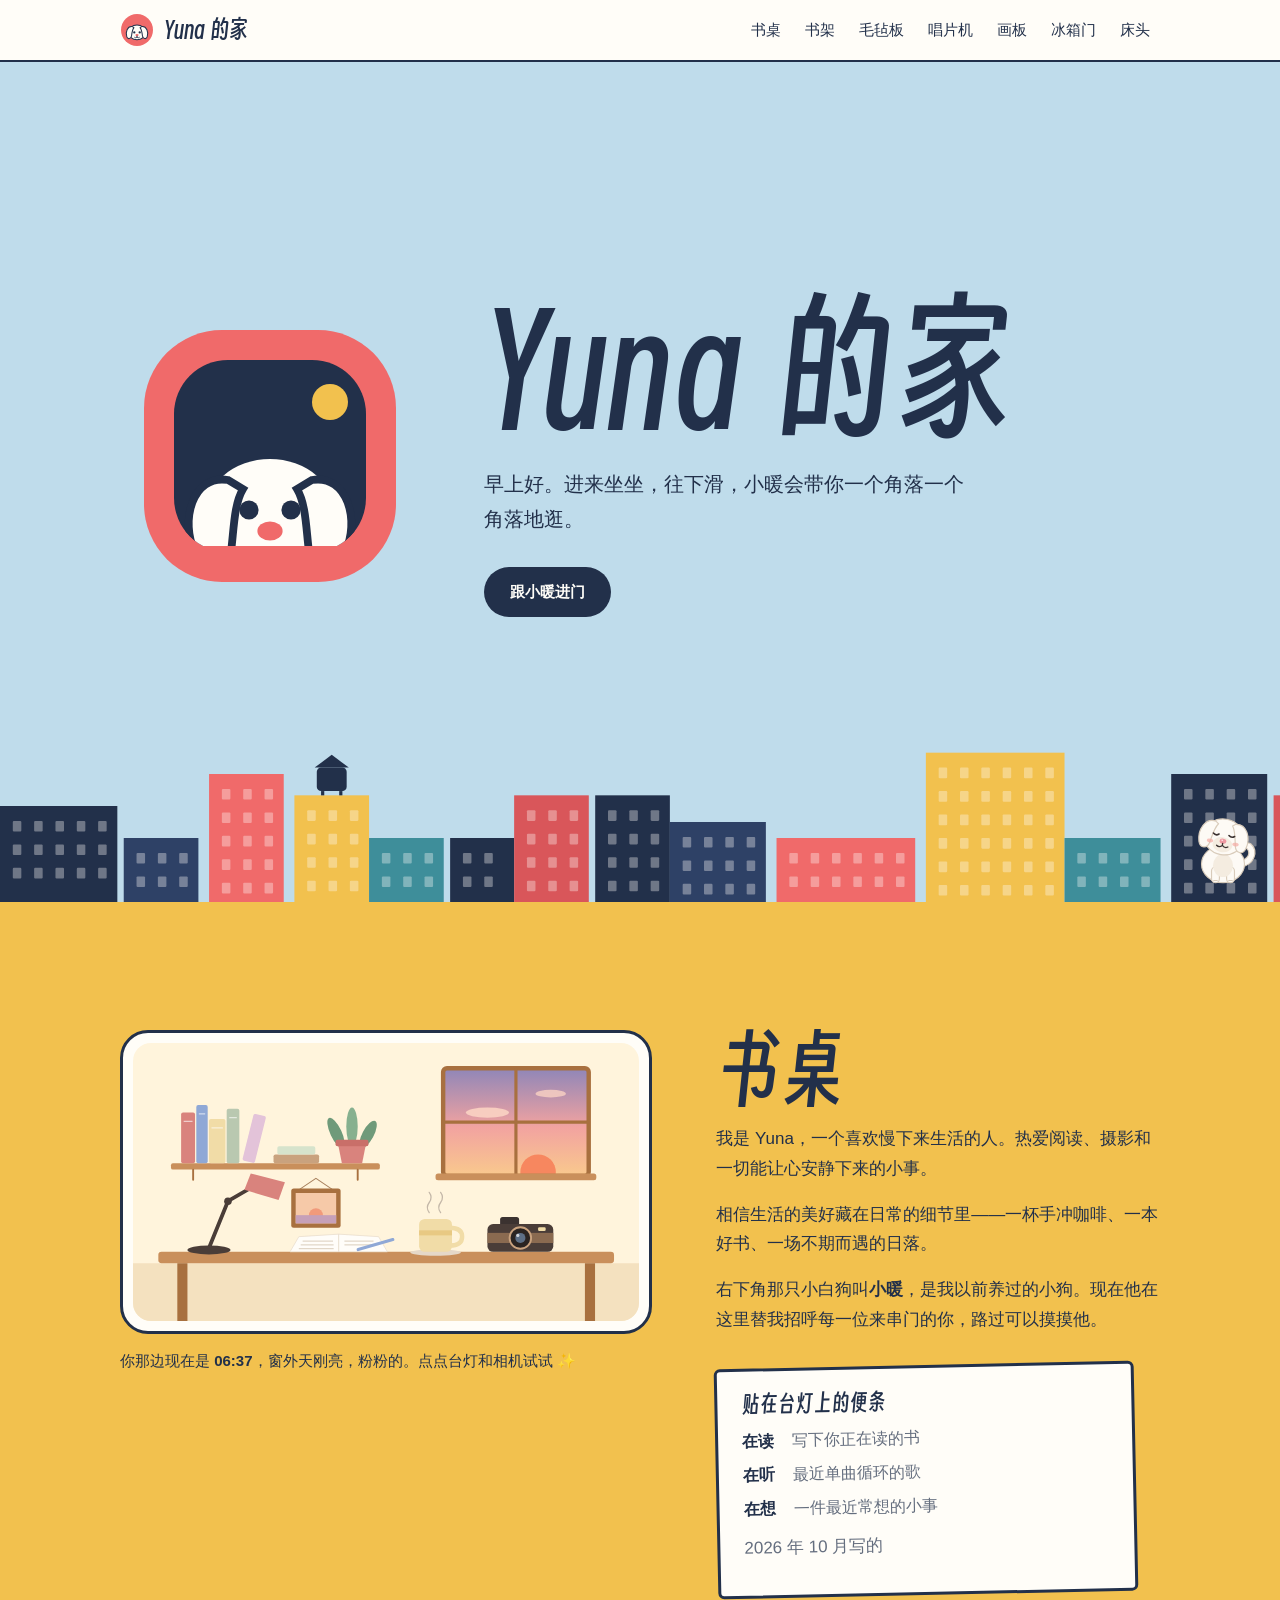
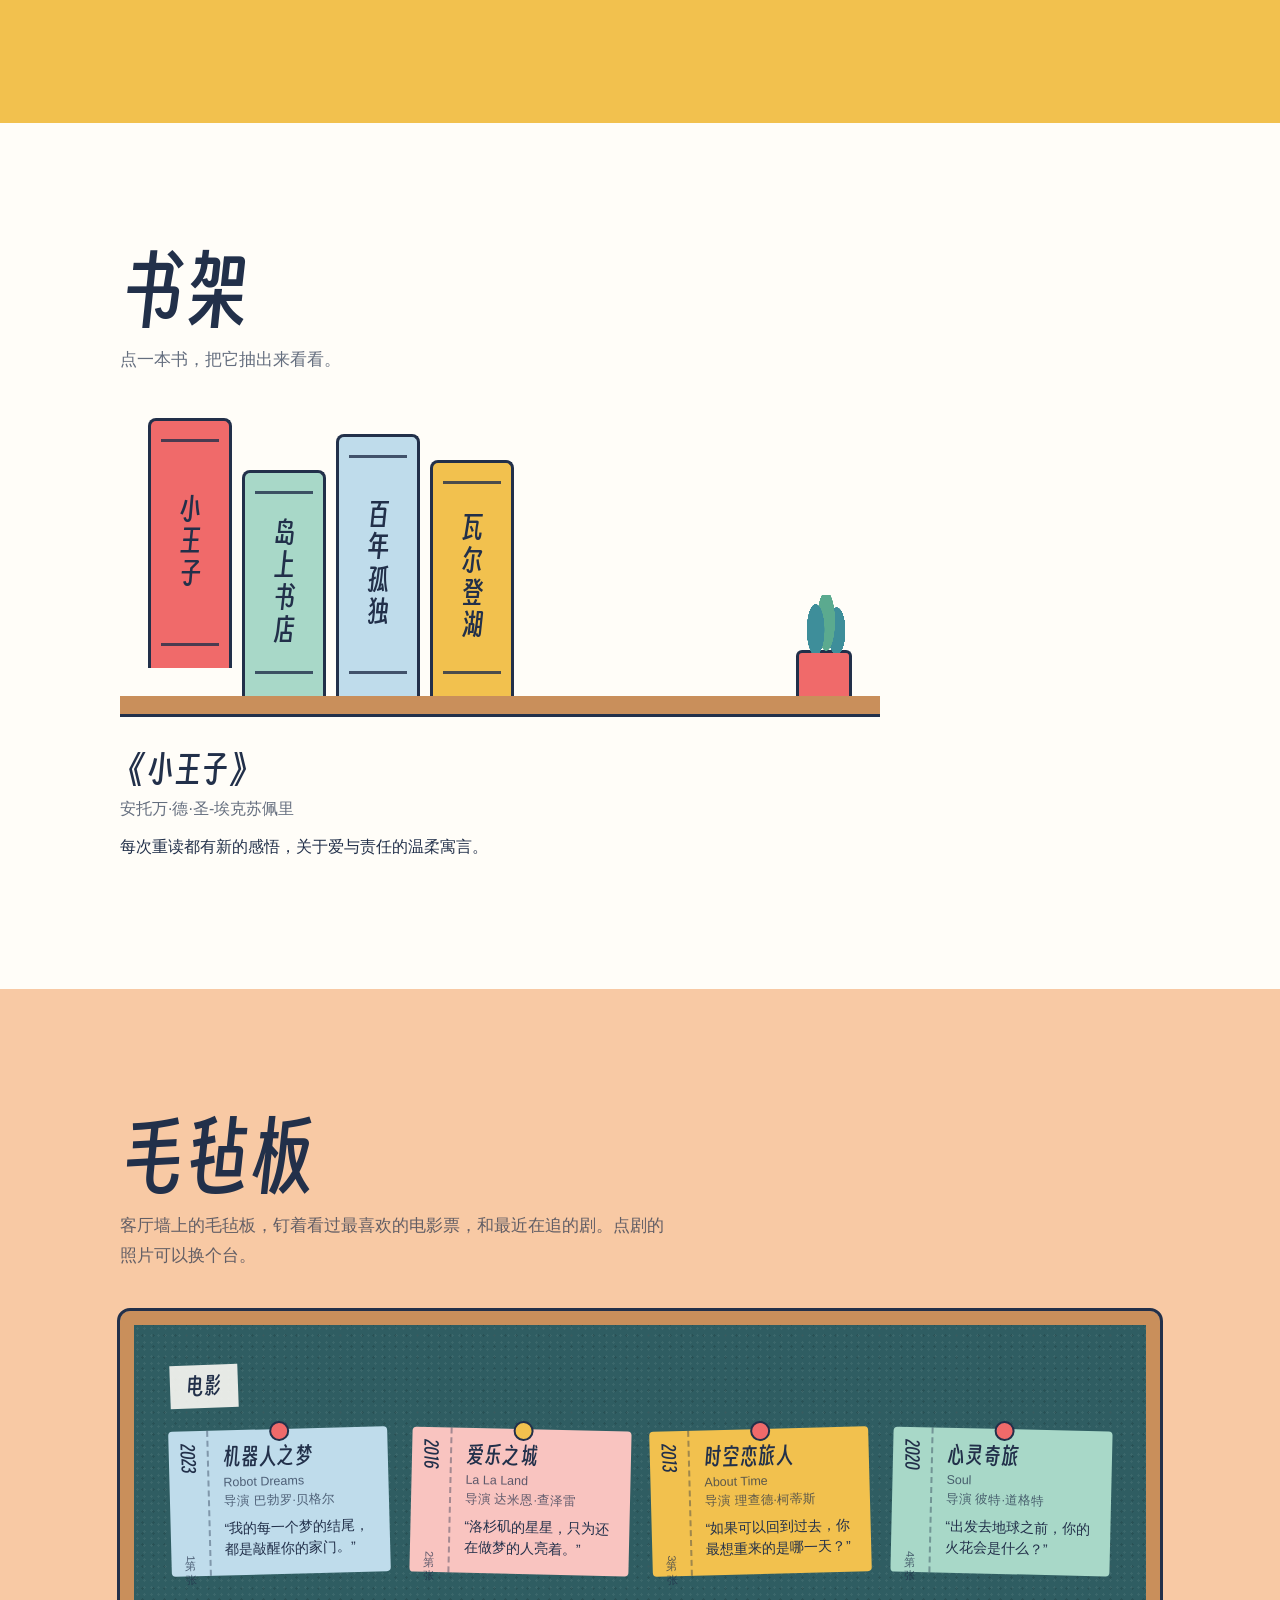
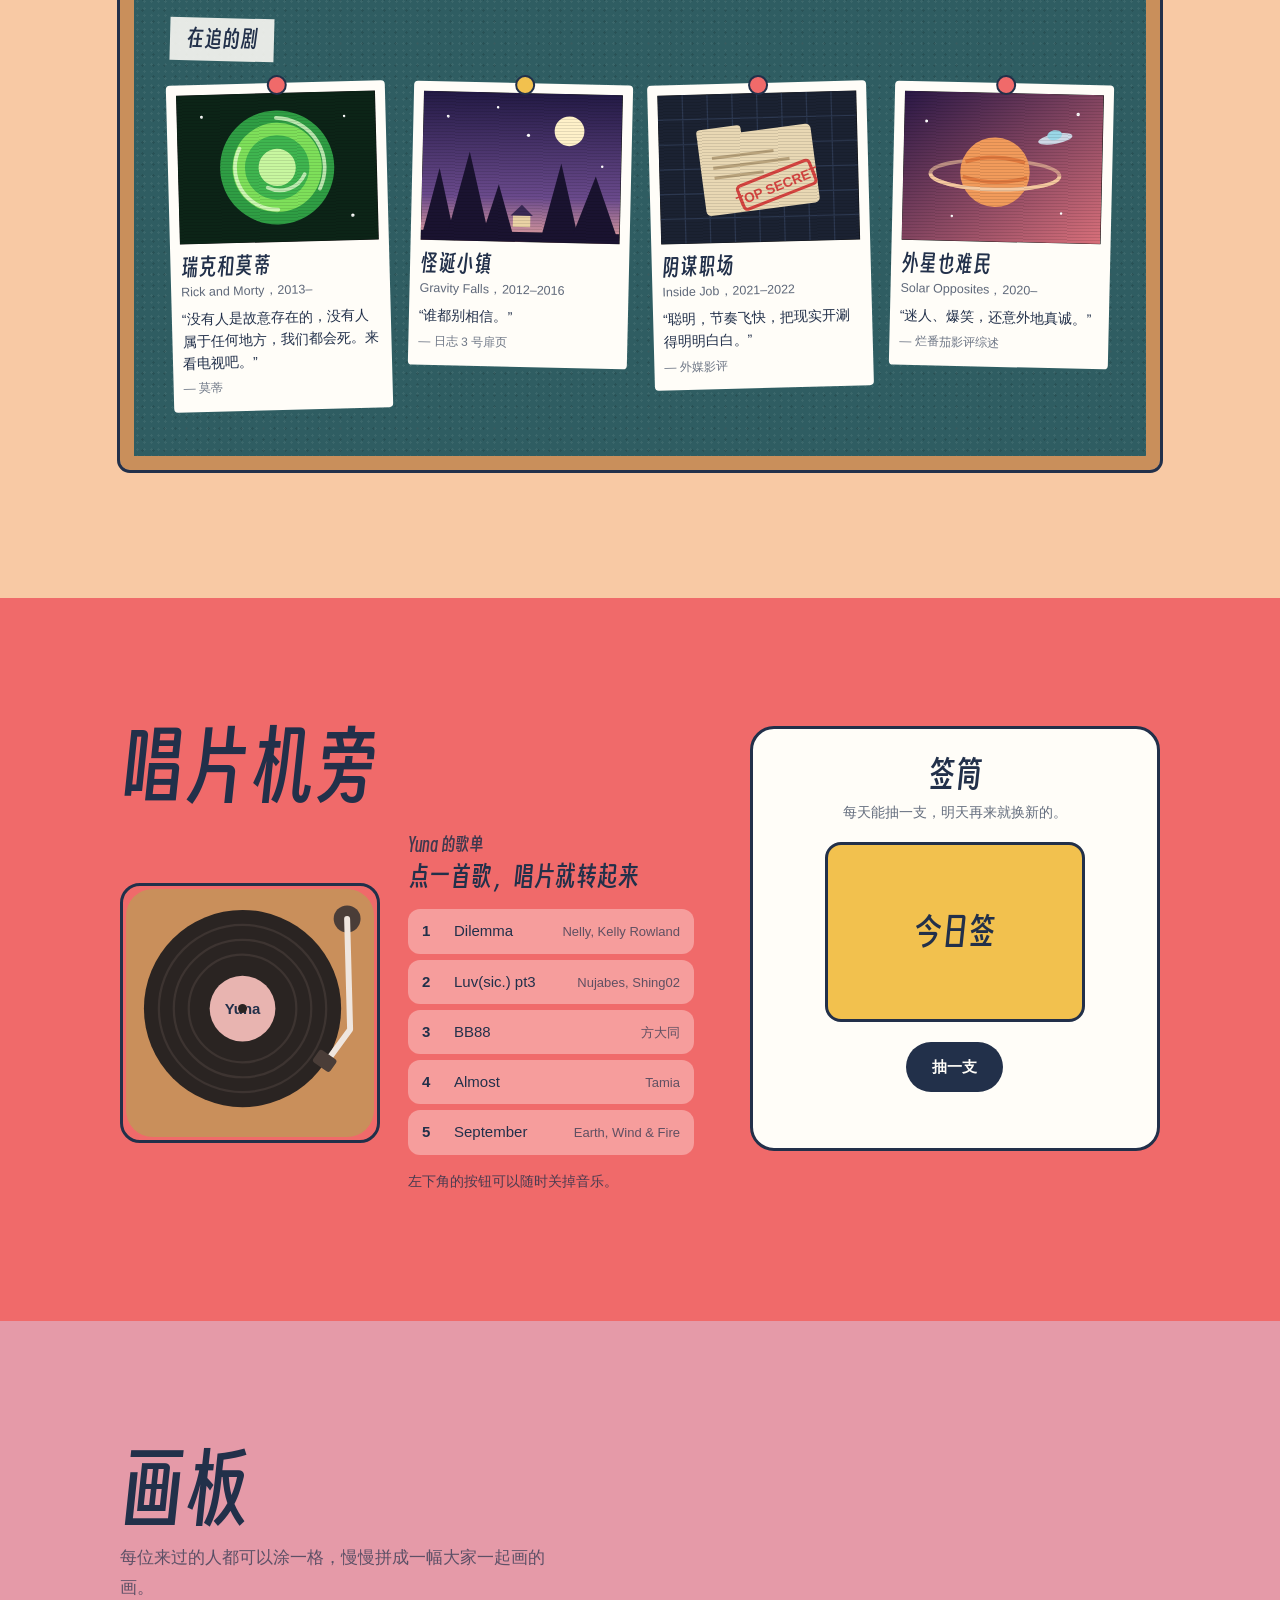
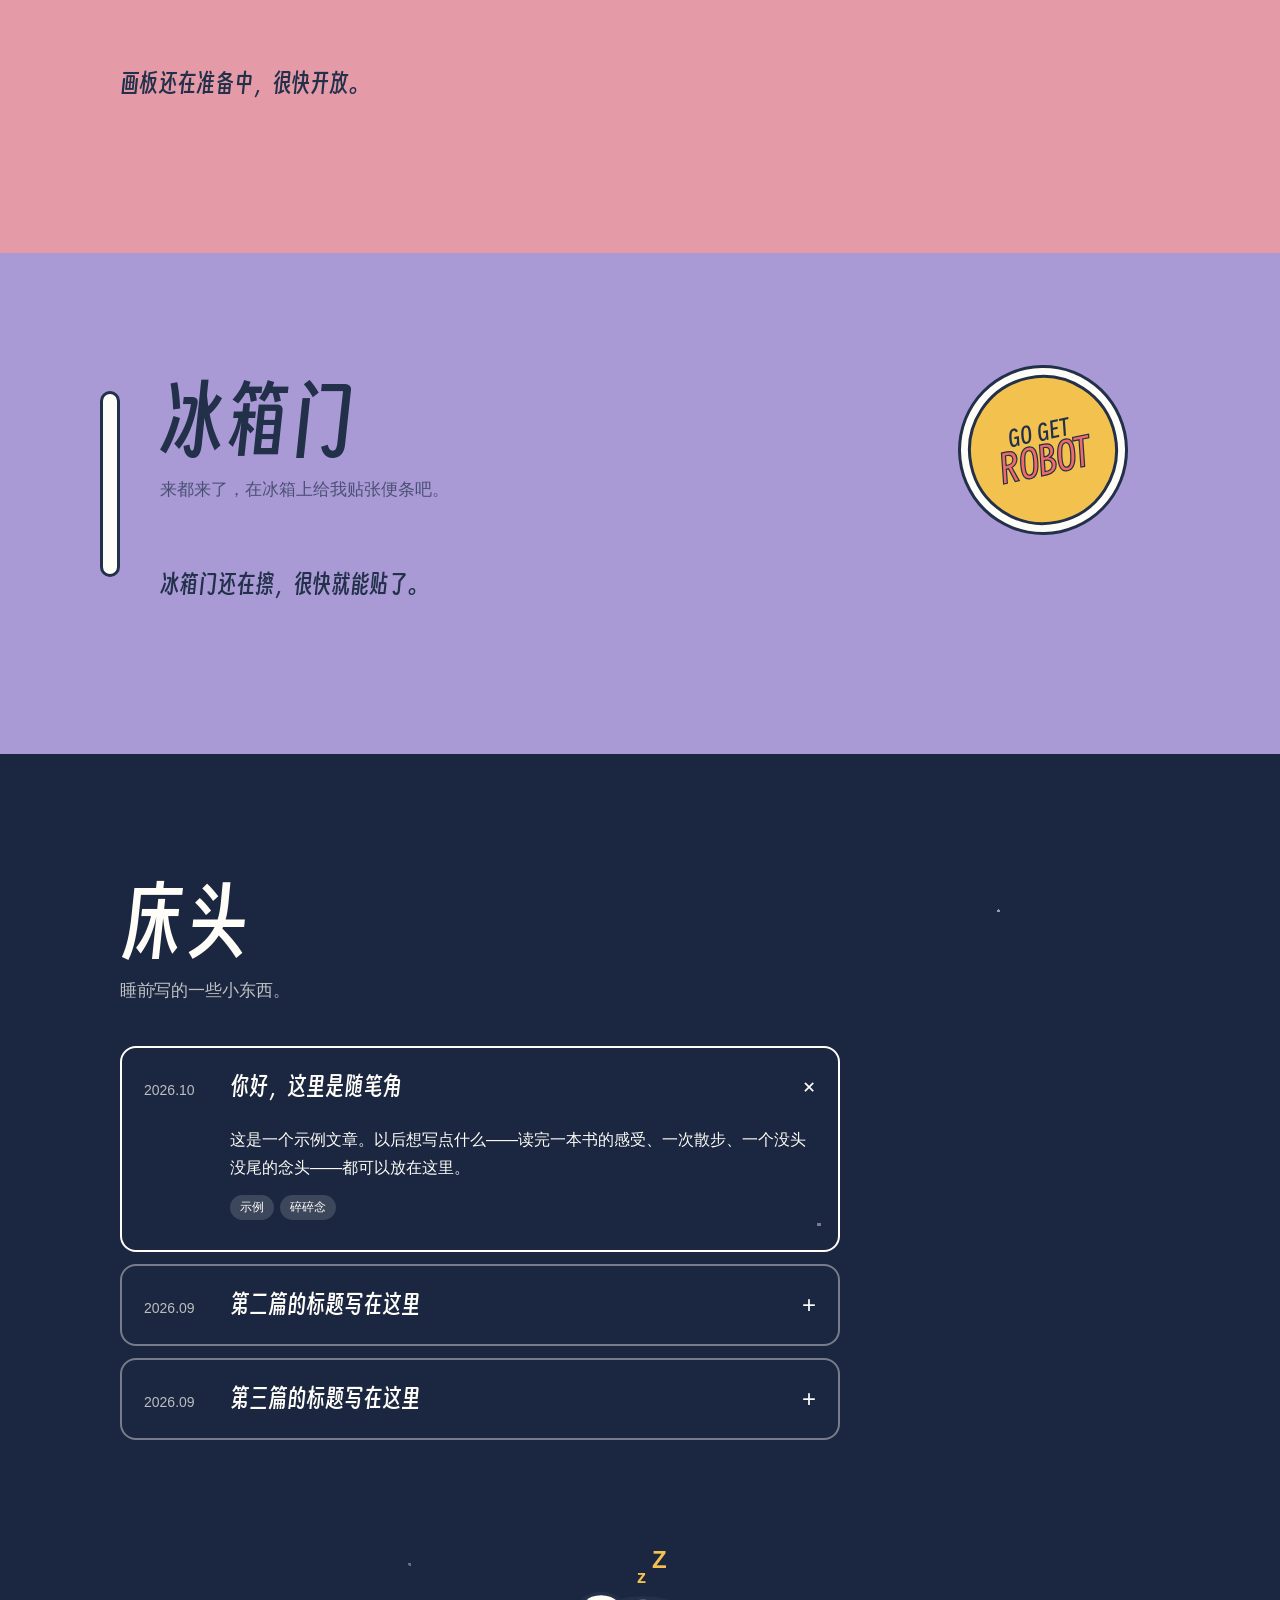
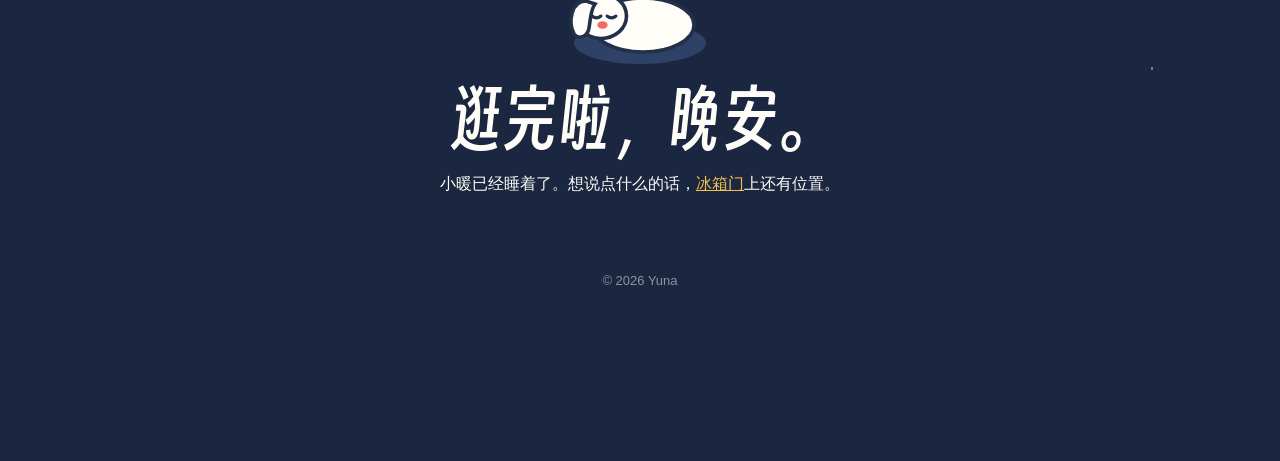
==== commit e854bc30: "Force browsers to fetch the latest files (no-cache + versioned assets) Co-Authored-By: Claude Opus 5" ====
--- a/index.html
+++ b/index.html
@@ -24,8 +24,8 @@
   // 19:00-6:00 是夜晚：门口变星空，窗外有月亮
   (function(){ var h = new Date().getHours(); if (h >= 19 || h < 6) document.documentElement.classList.add("night"); })();
 </script>
-<link rel="stylesheet" href="fonts/display.css">
-<link rel="stylesheet" href="site.css">
+<link rel="stylesheet" href="fonts/display.css?v=20261030b">
+<link rel="stylesheet" href="site.css?v=20261030b">
 </head>
 <body>
 
@@ -473,8 +473,8 @@
   if (spines[0]) pick(spines[0]);
 })();
 </script>
-<script src="extras.js" defer></script>
-<script src="music.js" defer></script>
-<script src="fx.js" defer></script>
+<script src="extras.js?v=20261030b" defer></script>
+<script src="music.js?v=20261030b" defer></script>
+<script src="fx.js?v=20261030b" defer></script>
 </body>
 </html>
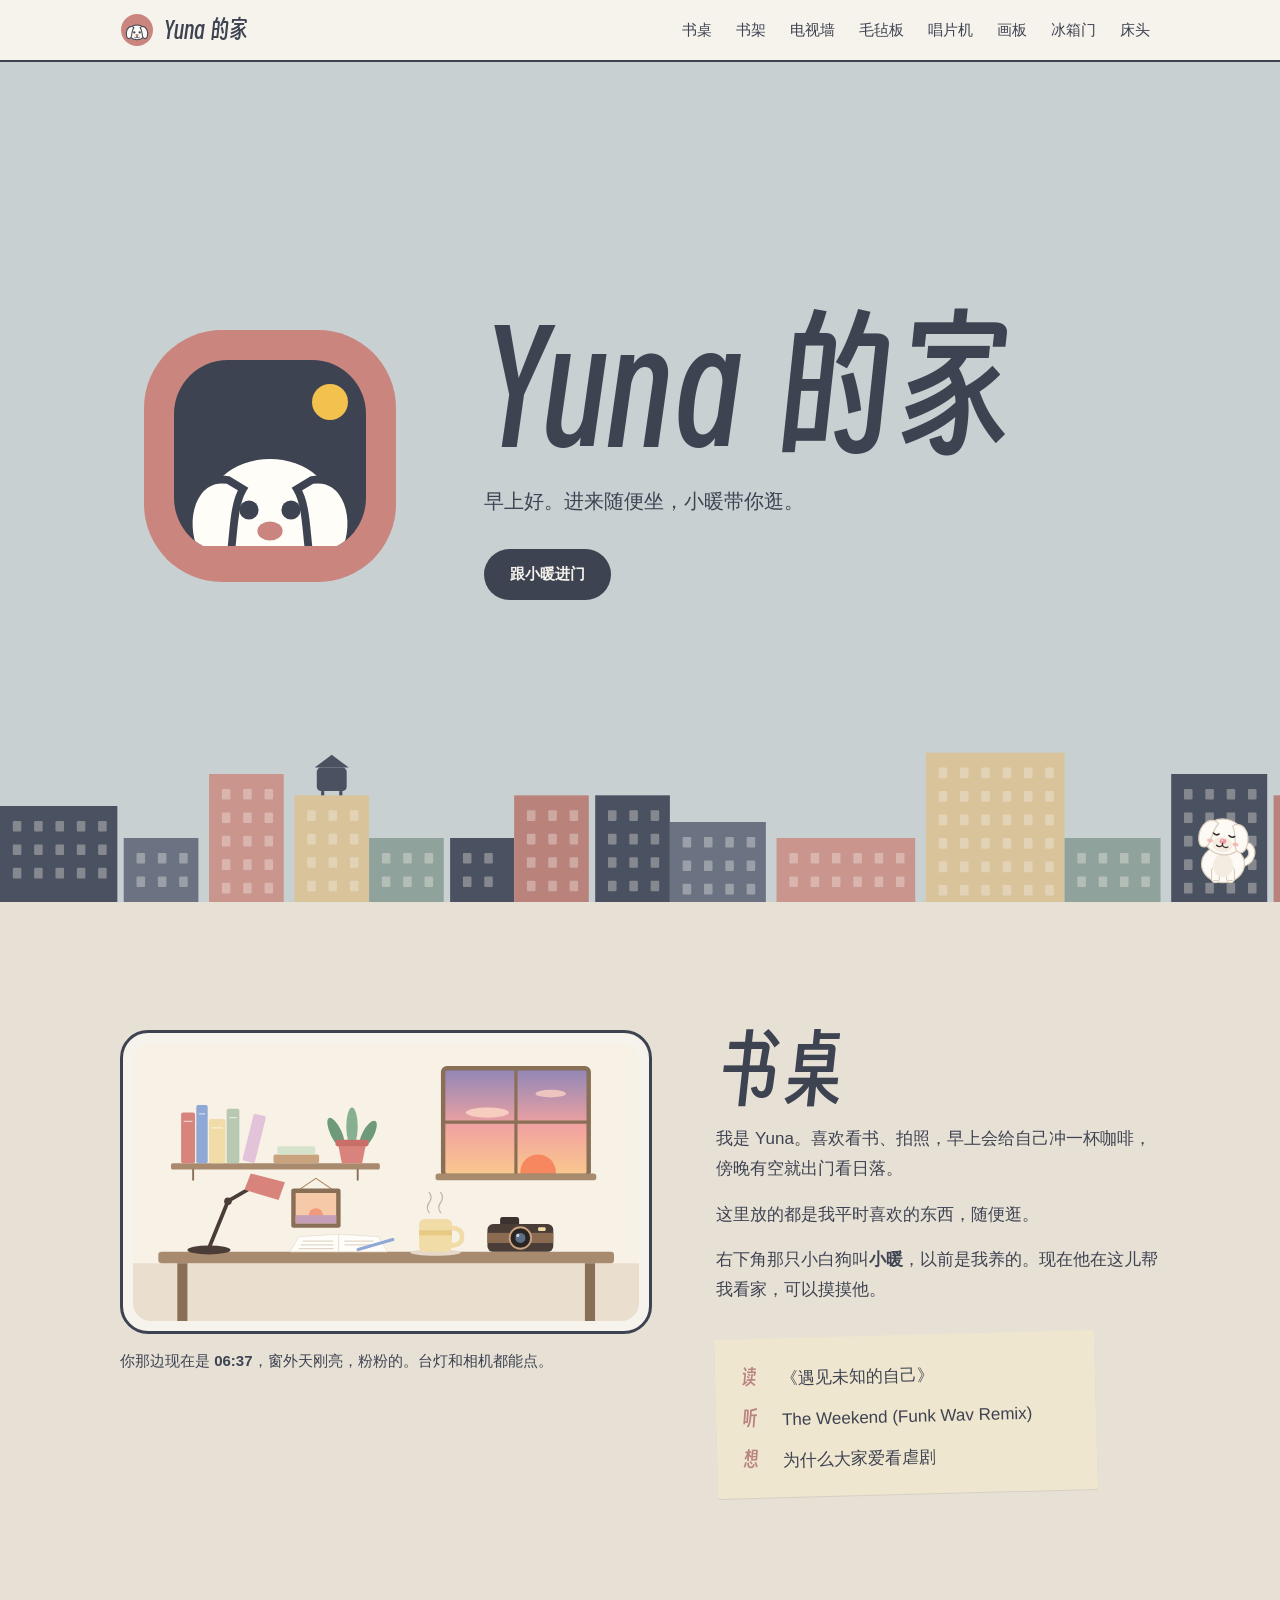
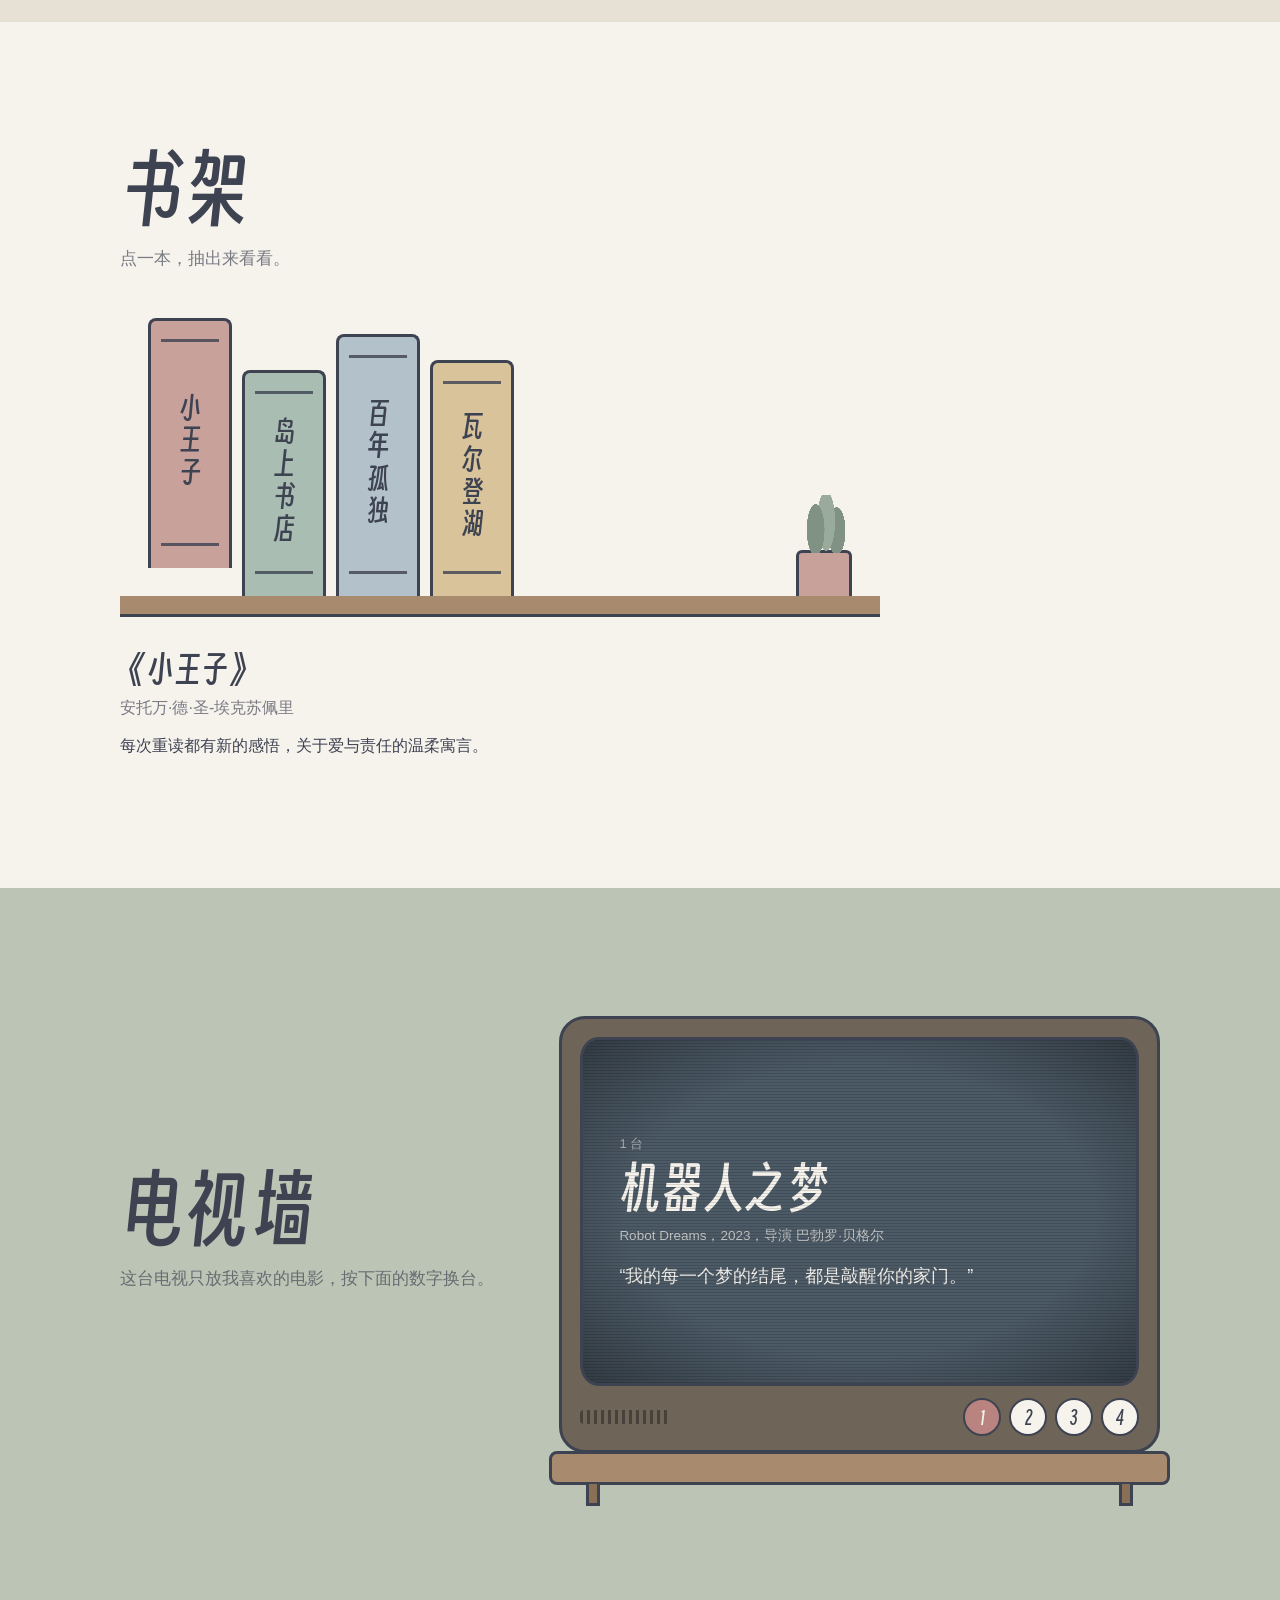
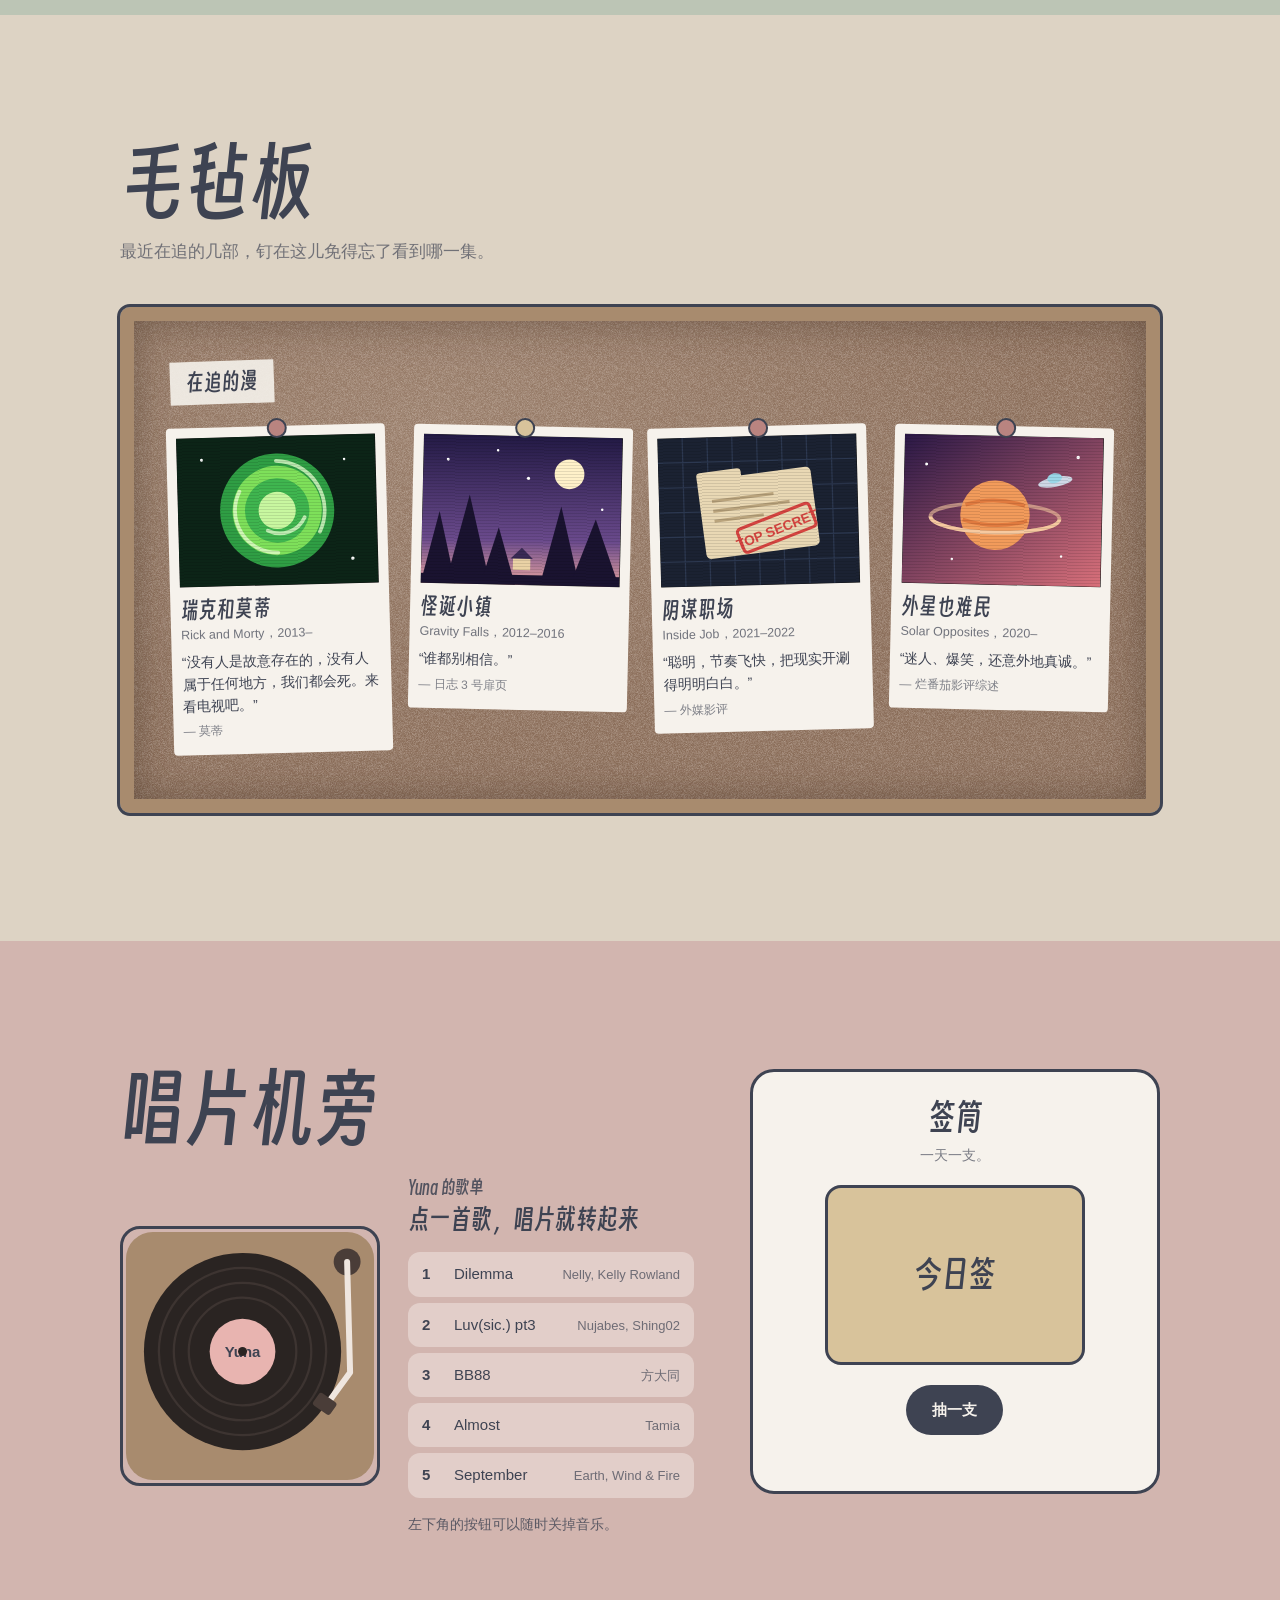
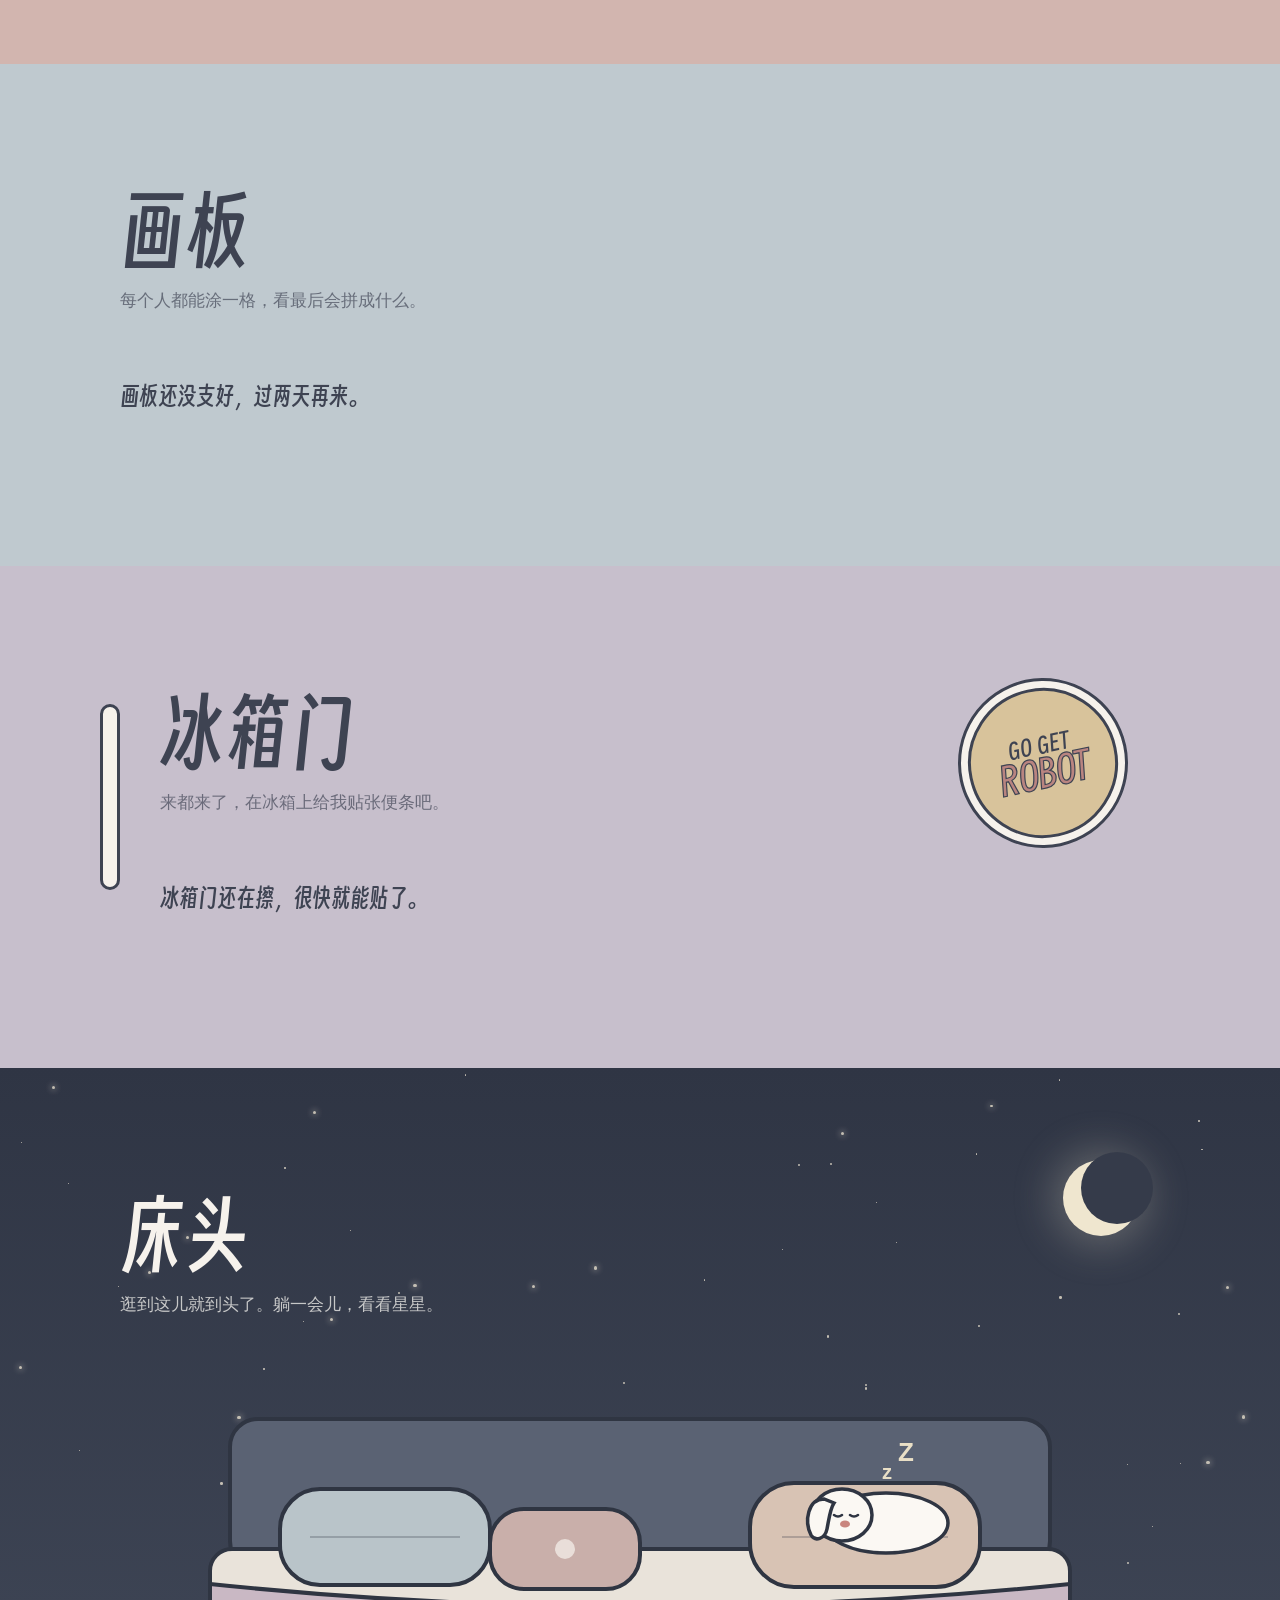
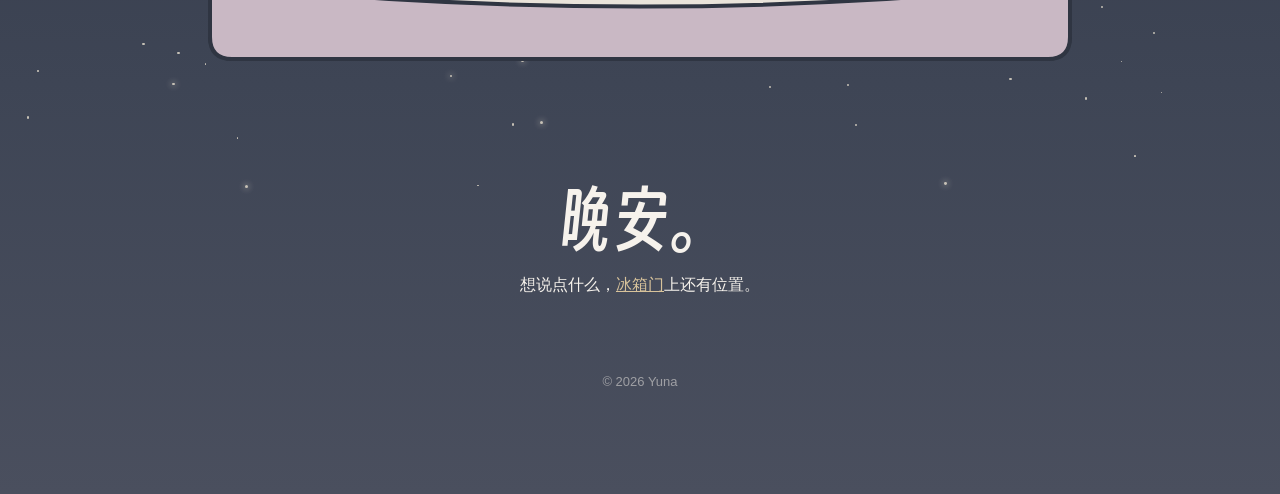
==== commit 850f4a5a: "Morandi palette; TV wall for films, brown felt board for shows; filled-in memo; starry bedside repla" ====
--- a/index.html
+++ b/index.html
@@ -24,8 +24,43 @@
   // 19:00-6:00 是夜晚：门口变星空，窗外有月亮
   (function(){ var h = new Date().getHours(); if (h >= 19 || h < 6) document.documentElement.classList.add("night"); })();
 </script>
-<link rel="stylesheet" href="fonts/display.css?v=20261030b">
-<link rel="stylesheet" href="site.css?v=20261030b">
+<script>
+  // 诊断模式：网址后面加 ?debug=1 才会出现，记录报错和点小暖时发生了什么
+  (function(){
+    if (location.search.indexOf("debug=1") < 0) return;
+    var log = [];
+    function add(m){ log.push(m); var b = document.getElementById("dbg"); if (b) b.textContent = log.slice(-14).join("\n"); }
+    window.addEventListener("error", function(e){ add("出错: " + e.message + " @" + (e.filename||"").split("/").pop() + ":" + e.lineno); });
+    window.addEventListener("unhandledrejection", function(e){ add("出错(异步): " + (e.reason && e.reason.message || e.reason)); });
+    var over = null, flips = 0;
+    window.addEventListener("pointermove", function(e){
+      var el = document.elementFromPoint(e.clientX, e.clientY);
+      var now = !!(el && el.closest && el.closest("#dog"));
+      if (over !== null && now !== over) { flips++; if (flips < 12) add((now ? "进入" : "离开") + "小暖 (第" + flips + "次切换) 底下是 " + (el ? (el.id || (el.className && (el.className.baseVal || el.className)) || el.tagName) : "无")); }
+      over = now;
+    }, true);
+    ["pointerdown","pointerup","click"].forEach(function(t){
+      window.addEventListener(t, function(e){
+        var el = e.target, d = el && el.closest && el.closest("#dog");
+        add(t + " → " + (d ? "小暖" : (el.id || (el.className && (el.className.baseVal || el.className)) || el.tagName)));
+      }, true);
+    });
+    window.addEventListener("load", function(){
+      var box = document.createElement("pre"); box.id = "dbg";
+      box.style.cssText = "position:fixed;left:10px;top:70px;z-index:99;max-width:340px;background:#fff;color:#000;border:2px solid #000;padding:8px;font:12px/1.4 monospace;white-space:pre-wrap;pointer-events:none";
+      document.body.appendChild(box);
+      var d = document.getElementById("dog"), r = d.getBoundingClientRect();
+      var top = document.elementFromPoint(r.left + r.width/2, r.top + r.height*0.6);
+      add(navigator.userAgent.replace(/.*(Version\/[\d.]+).*/, "Safari $1"));
+      add("小暖位置 " + Math.round(r.left) + "," + Math.round(r.top) + "  " + Math.round(r.width) + "x" + Math.round(r.height) + "  屏幕 " + innerWidth + "x" + innerHeight);
+      add("小暖中间最上面的是: " + (top ? (top.closest("#dog") ? "小暖本身" : (top.id || (top.className && (top.className.baseVal || top.className)) || top.tagName)) : "无"));
+      var sv = d.querySelector("svg"); add("小暖图层设置: " + getComputedStyle(sv).pointerEvents + "  版本 " + ((document.querySelector('link[href*="site.css"]')||{}).href||"").split("v=")[1]);
+      add("脚本: " + [].slice.call(document.scripts).map(function(s){return s.src.split("/").pop().split("?")[0]}).filter(Boolean).join(","));
+    });
+  })();
+</script>
+<link rel="stylesheet" href="fonts/display.css?v=20261031a">
+<link rel="stylesheet" href="site.css?v=20261031a">
 </head>
 <body>
 
@@ -33,12 +68,12 @@
 
 <nav class="bar">
   <div class="wrap">
-    <a href="#top" class="brand" id="logo" aria-label="回到门口"><svg viewBox="0 0 100 100" aria-hidden="true"><circle cx="50" cy="50" r="47" fill="#F06A6A"/>
-<ellipse cx="50" cy="57" rx="25" ry="22" fill="#FFFDF8" stroke="#22304A" stroke-width="3" stroke-linejoin="round"/><path d="M36 40 C22 38 15 56 20 70 C23 78 32 77 34 67 C35 58 36 49 41 43 Z" fill="#FFFDF8" stroke="#22304A" stroke-width="3" stroke-linejoin="round"/><path d="M64 40 C78 38 85 56 80 70 C77 78 68 77 66 67 C65 58 64 49 59 43 Z" fill="#FFFDF8" stroke="#22304A" stroke-width="3" stroke-linejoin="round"/><circle cx="42" cy="57" r="3.4" fill="#22304A"/><circle cx="58" cy="57" r="3.4" fill="#22304A"/>
-<ellipse cx="50" cy="65" rx="4.6" ry="3.4" fill="#F06A6A"/>
-<path d="M50 68 v3 M50 71 q-4 4 -7 1 M50 71 q4 4 7 1" stroke="#22304A" stroke-width="2.4" fill="none" stroke-linecap="round"/></svg><span>Yuna 的家</span></a>
+    <a href="#top" class="brand" id="logo" aria-label="回到门口"><svg viewBox="0 0 100 100" aria-hidden="true"><circle cx="50" cy="50" r="47" fill="#C9857E"/>
+<ellipse cx="50" cy="57" rx="25" ry="22" fill="#FFFDF8" stroke="#3E4352" stroke-width="3" stroke-linejoin="round"/><path d="M36 40 C22 38 15 56 20 70 C23 78 32 77 34 67 C35 58 36 49 41 43 Z" fill="#FFFDF8" stroke="#3E4352" stroke-width="3" stroke-linejoin="round"/><path d="M64 40 C78 38 85 56 80 70 C77 78 68 77 66 67 C65 58 64 49 59 43 Z" fill="#FFFDF8" stroke="#3E4352" stroke-width="3" stroke-linejoin="round"/><circle cx="42" cy="57" r="3.4" fill="#3E4352"/><circle cx="58" cy="57" r="3.4" fill="#3E4352"/>
+<ellipse cx="50" cy="65" rx="4.6" ry="3.4" fill="#C9857E"/>
+<path d="M50 68 v3 M50 71 q-4 4 -7 1 M50 71 q4 4 7 1" stroke="#3E4352" stroke-width="2.4" fill="none" stroke-linecap="round"/></svg><span>Yuna 的家</span></a>
     <div class="links">
-      <a href="#about">书桌</a><a href="#books">书架</a><a href="#films">毛毡板</a><a href="#little">唱片机</a><a href="#draw">画板</a><a href="#guestbook">冰箱门</a><a href="#journal">床头</a>
+      <a href="#about">书桌</a><a href="#books">书架</a><a href="#films">电视墙</a><a href="#anime-board">毛毡板</a><a href="#little">唱片机</a><a href="#draw">画板</a><a href="#guestbook">冰箱门</a><a href="#journal">床头</a>
     </div>
   </div>
 </nav>
@@ -49,32 +84,32 @@
     <div class="hero-logo">
         <svg class="logo-e" viewBox="0 0 100 100" role="img" aria-label="小暖从窗口探出头">
           <defs><clipPath id="winClip"><rect x="18" y="18" width="64" height="64" rx="18"/></clipPath></defs>
-          <rect x="8" y="8" width="84" height="84" rx="26" fill="#F06A6A"/>
-          <rect x="18" y="18" width="64" height="64" rx="18" fill="#22304A"/>
+          <rect x="8" y="8" width="84" height="84" rx="26" fill="#C9857E"/>
+          <rect x="18" y="18" width="64" height="64" rx="18" fill="#3E4352"/>
           <circle class="moon" cx="70" cy="32" r="6" fill="#FFFDF8"/>
           <g clip-path="url(#winClip)"><g class="peek">
             <ellipse cx="50" cy="70" rx="22" ry="19" fill="#FFFDF8"/>
-            <path d="M36 58 C24 56 20 72 25 82 L37 82 C38 74 38 66 41 61 Z" fill="#FFFDF8" stroke="#22304A" stroke-width="2.6"/>
-            <path d="M64 58 C76 56 80 72 75 82 L63 82 C62 74 62 66 59 61 Z" fill="#FFFDF8" stroke="#22304A" stroke-width="2.6"/>
-            <circle cx="43" cy="68" r="3.2" fill="#22304A"/><circle cx="57" cy="68" r="3.2" fill="#22304A"/>
-            <ellipse cx="50" cy="75" rx="4.2" ry="3.2" fill="#F06A6A"/>
+            <path d="M36 58 C24 56 20 72 25 82 L37 82 C38 74 38 66 41 61 Z" fill="#FFFDF8" stroke="#3E4352" stroke-width="2.6"/>
+            <path d="M64 58 C76 56 80 72 75 82 L63 82 C62 74 62 66 59 61 Z" fill="#FFFDF8" stroke="#3E4352" stroke-width="2.6"/>
+            <circle cx="43" cy="68" r="3.2" fill="#3E4352"/><circle cx="57" cy="68" r="3.2" fill="#3E4352"/>
+            <ellipse cx="50" cy="75" rx="4.2" ry="3.2" fill="#C9857E"/>
           </g></g>
-          <rect x="18" y="80" width="64" height="6" fill="#F06A6A"/>
+          <rect x="18" y="80" width="64" height="6" fill="#C9857E"/>
         </svg>
     </div>
     <div class="hero-text">
       <h1>Yuna 的家</h1>
-      <p class="lead"><span id="greet">你好呀。</span>进来坐坐，往下滑，小暖会带你一个角落一个角落地逛。</p>
+      <p class="lead"><span id="greet">你好呀。</span>进来随便坐，小暖带你逛。</p>
       <a href="#about" class="btn">跟小暖进门</a>
     </div>
   </div>
-  <svg class="skyline" viewBox="0 0 1200 160" preserveAspectRatio="xMidYMax slice" aria-hidden="true"><rect x="0" y="70" width="110" height="90" fill="#22304A"/><rect class="win" x="12" y="84" width="8" height="10" rx="1"/><rect class="win" x="32" y="84" width="8" height="10" rx="1"/><rect class="win" x="52" y="84" width="8" height="10" rx="1"/><rect class="win" x="72" y="84" width="8" height="10" rx="1"/><rect class="win" x="92" y="84" width="8" height="10" rx="1"/><rect class="win" x="12" y="106" width="8" height="10" rx="1"/><rect class="win" x="32" y="106" width="8" height="10" rx="1"/><rect class="win" x="52" y="106" width="8" height="10" rx="1"/><rect class="win" x="72" y="106" width="8" height="10" rx="1"/><rect class="win" x="92" y="106" width="8" height="10" rx="1"/><rect class="win" x="12" y="128" width="8" height="10" rx="1"/><rect class="win" x="32" y="128" width="8" height="10" rx="1"/><rect class="win" x="52" y="128" width="8" height="10" rx="1"/><rect class="win" x="72" y="128" width="8" height="10" rx="1"/><rect class="win" x="92" y="128" width="8" height="10" rx="1"/><rect x="116" y="100" width="70" height="60" fill="#2E4166"/><rect class="win" x="128" y="114" width="8" height="10" rx="1"/><rect class="win" x="148" y="114" width="8" height="10" rx="1"/><rect class="win" x="168" y="114" width="8" height="10" rx="1"/><rect class="win" x="128" y="136" width="8" height="10" rx="1"/><rect class="win" x="148" y="136" width="8" height="10" rx="1"/><rect class="win" x="168" y="136" width="8" height="10" rx="1"/><rect x="196" y="40" width="70" height="120" fill="#F06A6A"/><rect class="win" x="208" y="54" width="8" height="10" rx="1"/><rect class="win" x="228" y="54" width="8" height="10" rx="1"/><rect class="win" x="248" y="54" width="8" height="10" rx="1"/><rect class="win" x="208" y="76" width="8" height="10" rx="1"/><rect class="win" x="228" y="76" width="8" height="10" rx="1"/><rect class="win" x="248" y="76" width="8" height="10" rx="1"/><rect class="win" x="208" y="98" width="8" height="10" rx="1"/><rect class="win" x="228" y="98" width="8" height="10" rx="1"/><rect class="win" x="248" y="98" width="8" height="10" rx="1"/><rect class="win" x="208" y="120" width="8" height="10" rx="1"/><rect class="win" x="228" y="120" width="8" height="10" rx="1"/><rect class="win" x="248" y="120" width="8" height="10" rx="1"/><rect class="win" x="208" y="142" width="8" height="10" rx="1"/><rect class="win" x="228" y="142" width="8" height="10" rx="1"/><rect class="win" x="248" y="142" width="8" height="10" rx="1"/><rect x="276" y="60" width="70" height="100" class="bm" fill="#F2C14E"/><rect class="win" x="288" y="74" width="8" height="10" rx="1"/><rect class="win" x="308" y="74" width="8" height="10" rx="1"/><rect class="win" x="328" y="74" width="8" height="10" rx="1"/><rect class="win" x="288" y="96" width="8" height="10" rx="1"/><rect class="win" x="308" y="96" width="8" height="10" rx="1"/><rect class="win" x="328" y="96" width="8" height="10" rx="1"/><rect class="win" x="288" y="118" width="8" height="10" rx="1"/><rect class="win" x="308" y="118" width="8" height="10" rx="1"/><rect class="win" x="328" y="118" width="8" height="10" rx="1"/><rect class="win" x="288" y="140" width="8" height="10" rx="1"/><rect class="win" x="308" y="140" width="8" height="10" rx="1"/><rect class="win" x="328" y="140" width="8" height="10" rx="1"/><g fill="#22304A"><rect x="297" y="34" width="28" height="22" rx="4"/><path d="M295 34 l16 -12 l16 12z"/><rect x="301" y="56" width="3" height="4"/><rect x="318" y="56" width="3" height="4"/></g><rect x="346" y="100" width="70" height="60" fill="#3E8E9A"/><rect class="win" x="358" y="114" width="8" height="10" rx="1"/><rect class="win" x="378" y="114" width="8" height="10" rx="1"/><rect class="win" x="398" y="114" width="8" height="10" rx="1"/><rect class="win" x="358" y="136" width="8" height="10" rx="1"/><rect class="win" x="378" y="136" width="8" height="10" rx="1"/><rect class="win" x="398" y="136" width="8" height="10" rx="1"/><rect x="422" y="100" width="60" height="60" fill="#22304A"/><rect class="win" x="434" y="114" width="8" height="10" rx="1"/><rect class="win" x="454" y="114" width="8" height="10" rx="1"/><rect class="win" x="434" y="136" width="8" height="10" rx="1"/><rect class="win" x="454" y="136" width="8" height="10" rx="1"/><rect x="482" y="60" width="70" height="100" fill="#D9565A"/><rect class="win" x="494" y="74" width="8" height="10" rx="1"/><rect class="win" x="514" y="74" width="8" height="10" rx="1"/><rect class="win" x="534" y="74" width="8" height="10" rx="1"/><rect class="win" x="494" y="96" width="8" height="10" rx="1"/><rect class="win" x="514" y="96" width="8" height="10" rx="1"/><rect class="win" x="534" y="96" width="8" height="10" rx="1"/><rect class="win" x="494" y="118" width="8" height="10" rx="1"/><rect class="win" x="514" y="118" width="8" height="10" rx="1"/><rect class="win" x="534" y="118" width="8" height="10" rx="1"/><rect class="win" x="494" y="140" width="8" height="10" rx="1"/><rect class="win" x="514" y="140" width="8" height="10" rx="1"/><rect class="win" x="534" y="140" width="8" height="10" rx="1"/><rect x="558" y="60" width="70" height="100" fill="#22304A"/><rect class="win" x="570" y="74" width="8" height="10" rx="1"/><rect class="win" x="590" y="74" width="8" height="10" rx="1"/><rect class="win" x="610" y="74" width="8" height="10" rx="1"/><rect class="win" x="570" y="96" width="8" height="10" rx="1"/><rect class="win" x="590" y="96" width="8" height="10" rx="1"/><rect class="win" x="610" y="96" width="8" height="10" rx="1"/><rect class="win" x="570" y="118" width="8" height="10" rx="1"/><rect class="win" x="590" y="118" width="8" height="10" rx="1"/><rect class="win" x="610" y="118" width="8" height="10" rx="1"/><rect class="win" x="570" y="140" width="8" height="10" rx="1"/><rect class="win" x="590" y="140" width="8" height="10" rx="1"/><rect class="win" x="610" y="140" width="8" height="10" rx="1"/><rect x="628" y="85" width="90" height="75" fill="#2E4166"/><rect class="win" x="640" y="99" width="8" height="10" rx="1"/><rect class="win" x="660" y="99" width="8" height="10" rx="1"/><rect class="win" x="680" y="99" width="8" height="10" rx="1"/><rect class="win" x="700" y="99" width="8" height="10" rx="1"/><rect class="win" x="640" y="121" width="8" height="10" rx="1"/><rect class="win" x="660" y="121" width="8" height="10" rx="1"/><rect class="win" x="680" y="121" width="8" height="10" rx="1"/><rect class="win" x="700" y="121" width="8" height="10" rx="1"/><rect class="win" x="640" y="143" width="8" height="10" rx="1"/><rect class="win" x="660" y="143" width="8" height="10" rx="1"/><rect class="win" x="680" y="143" width="8" height="10" rx="1"/><rect class="win" x="700" y="143" width="8" height="10" rx="1"/><rect x="728" y="100" width="130" height="60" fill="#F06A6A"/><rect class="win" x="740" y="114" width="8" height="10" rx="1"/><rect class="win" x="760" y="114" width="8" height="10" rx="1"/><rect class="win" x="780" y="114" width="8" height="10" rx="1"/><rect class="win" x="800" y="114" width="8" height="10" rx="1"/><rect class="win" x="820" y="114" width="8" height="10" rx="1"/><rect class="win" x="840" y="114" width="8" height="10" rx="1"/><rect class="win" x="740" y="136" width="8" height="10" rx="1"/><rect class="win" x="760" y="136" width="8" height="10" rx="1"/><rect class="win" x="780" y="136" width="8" height="10" rx="1"/><rect class="win" x="800" y="136" width="8" height="10" rx="1"/><rect class="win" x="820" y="136" width="8" height="10" rx="1"/><rect class="win" x="840" y="136" width="8" height="10" rx="1"/><rect x="868" y="20" width="130" height="140" class="bm" fill="#F2C14E"/><rect class="win" x="880" y="34" width="8" height="10" rx="1"/><rect class="win" x="900" y="34" width="8" height="10" rx="1"/><rect class="win" x="920" y="34" width="8" height="10" rx="1"/><rect class="win" x="940" y="34" width="8" height="10" rx="1"/><rect class="win" x="960" y="34" width="8" height="10" rx="1"/><rect class="win" x="980" y="34" width="8" height="10" rx="1"/><rect class="win" x="880" y="56" width="8" height="10" rx="1"/><rect class="win" x="900" y="56" width="8" height="10" rx="1"/><rect class="win" x="920" y="56" width="8" height="10" rx="1"/><rect class="win" x="940" y="56" width="8" height="10" rx="1"/><rect class="win" x="960" y="56" width="8" height="10" rx="1"/><rect class="win" x="980" y="56" width="8" height="10" rx="1"/><rect class="win" x="880" y="78" width="8" height="10" rx="1"/><rect class="win" x="900" y="78" width="8" height="10" rx="1"/><rect class="win" x="920" y="78" width="8" height="10" rx="1"/><rect class="win" x="940" y="78" width="8" height="10" rx="1"/><rect class="win" x="960" y="78" width="8" height="10" rx="1"/><rect class="win" x="980" y="78" width="8" height="10" rx="1"/><rect class="win" x="880" y="100" width="8" height="10" rx="1"/><rect class="win" x="900" y="100" width="8" height="10" rx="1"/><rect class="win" x="920" y="100" width="8" height="10" rx="1"/><rect class="win" x="940" y="100" width="8" height="10" rx="1"/><rect class="win" x="960" y="100" width="8" height="10" rx="1"/><rect class="win" x="980" y="100" width="8" height="10" rx="1"/><rect class="win" x="880" y="122" width="8" height="10" rx="1"/><rect class="win" x="900" y="122" width="8" height="10" rx="1"/><rect class="win" x="920" y="122" width="8" height="10" rx="1"/><rect class="win" x="940" y="122" width="8" height="10" rx="1"/><rect class="win" x="960" y="122" width="8" height="10" rx="1"/><rect class="win" x="980" y="122" width="8" height="10" rx="1"/><rect class="win" x="880" y="144" width="8" height="10" rx="1"/><rect class="win" x="900" y="144" width="8" height="10" rx="1"/><rect class="win" x="920" y="144" width="8" height="10" rx="1"/><rect class="win" x="940" y="144" width="8" height="10" rx="1"/><rect class="win" x="960" y="144" width="8" height="10" rx="1"/><rect class="win" x="980" y="144" width="8" height="10" rx="1"/><rect x="998" y="100" width="90" height="60" fill="#3E8E9A"/><rect class="win" x="1010" y="114" width="8" height="10" rx="1"/><rect class="win" x="1030" y="114" width="8" height="10" rx="1"/><rect class="win" x="1050" y="114" width="8" height="10" rx="1"/><rect class="win" x="1070" y="114" width="8" height="10" rx="1"/><rect class="win" x="1010" y="136" width="8" height="10" rx="1"/><rect class="win" x="1030" y="136" width="8" height="10" rx="1"/><rect class="win" x="1050" y="136" width="8" height="10" rx="1"/><rect class="win" x="1070" y="136" width="8" height="10" rx="1"/><rect x="1098" y="40" width="90" height="120" fill="#22304A"/><rect class="win" x="1110" y="54" width="8" height="10" rx="1"/><rect class="win" x="1130" y="54" width="8" height="10" rx="1"/><rect class="win" x="1150" y="54" width="8" height="10" rx="1"/><rect class="win" x="1170" y="54" width="8" height="10" rx="1"/><rect class="win" x="1110" y="76" width="8" height="10" rx="1"/><rect class="win" x="1130" y="76" width="8" height="10" rx="1"/><rect class="win" x="1150" y="76" width="8" height="10" rx="1"/><rect class="win" x="1170" y="76" width="8" height="10" rx="1"/><rect class="win" x="1110" y="98" width="8" height="10" rx="1"/><rect class="win" x="1130" y="98" width="8" height="10" rx="1"/><rect class="win" x="1150" y="98" width="8" height="10" rx="1"/><rect class="win" x="1170" y="98" width="8" height="10" rx="1"/><rect class="win" x="1110" y="120" width="8" height="10" rx="1"/><rect class="win" x="1130" y="120" width="8" height="10" rx="1"/><rect class="win" x="1150" y="120" width="8" height="10" rx="1"/><rect class="win" x="1170" y="120" width="8" height="10" rx="1"/><rect class="win" x="1110" y="142" width="8" height="10" rx="1"/><rect class="win" x="1130" y="142" width="8" height="10" rx="1"/><rect class="win" x="1150" y="142" width="8" height="10" rx="1"/><rect class="win" x="1170" y="142" width="8" height="10" rx="1"/><rect x="1194" y="60" width="90" height="100" fill="#D9565A"/><rect class="win" x="1206" y="74" width="8" height="10" rx="1"/><rect class="win" x="1226" y="74" width="8" height="10" rx="1"/><rect class="win" x="1246" y="74" width="8" height="10" rx="1"/><rect class="win" x="1266" y="74" width="8" height="10" rx="1"/><rect class="win" x="1206" y="96" width="8" height="10" rx="1"/><rect class="win" x="1226" y="96" width="8" height="10" rx="1"/><rect class="win" x="1246" y="96" width="8" height="10" rx="1"/><rect class="win" x="1266" y="96" width="8" height="10" rx="1"/><rect class="win" x="1206" y="118" width="8" height="10" rx="1"/><rect class="win" x="1226" y="118" width="8" height="10" rx="1"/><rect class="win" x="1246" y="118" width="8" height="10" rx="1"/><rect class="win" x="1266" y="118" width="8" height="10" rx="1"/><rect class="win" x="1206" y="140" width="8" height="10" rx="1"/><rect class="win" x="1226" y="140" width="8" height="10" rx="1"/><rect class="win" x="1246" y="140" width="8" height="10" rx="1"/><rect class="win" x="1266" y="140" width="8" height="10" rx="1"/></svg>
+  <svg class="skyline" viewBox="0 0 1200 160" preserveAspectRatio="xMidYMax slice" aria-hidden="true"><rect x="0" y="70" width="110" height="90" fill="#4A5160"/><rect class="win" x="12" y="84" width="8" height="10" rx="1"/><rect class="win" x="32" y="84" width="8" height="10" rx="1"/><rect class="win" x="52" y="84" width="8" height="10" rx="1"/><rect class="win" x="72" y="84" width="8" height="10" rx="1"/><rect class="win" x="92" y="84" width="8" height="10" rx="1"/><rect class="win" x="12" y="106" width="8" height="10" rx="1"/><rect class="win" x="32" y="106" width="8" height="10" rx="1"/><rect class="win" x="52" y="106" width="8" height="10" rx="1"/><rect class="win" x="72" y="106" width="8" height="10" rx="1"/><rect class="win" x="92" y="106" width="8" height="10" rx="1"/><rect class="win" x="12" y="128" width="8" height="10" rx="1"/><rect class="win" x="32" y="128" width="8" height="10" rx="1"/><rect class="win" x="52" y="128" width="8" height="10" rx="1"/><rect class="win" x="72" y="128" width="8" height="10" rx="1"/><rect class="win" x="92" y="128" width="8" height="10" rx="1"/><rect x="116" y="100" width="70" height="60" fill="#6B7383"/><rect class="win" x="128" y="114" width="8" height="10" rx="1"/><rect class="win" x="148" y="114" width="8" height="10" rx="1"/><rect class="win" x="168" y="114" width="8" height="10" rx="1"/><rect class="win" x="128" y="136" width="8" height="10" rx="1"/><rect class="win" x="148" y="136" width="8" height="10" rx="1"/><rect class="win" x="168" y="136" width="8" height="10" rx="1"/><rect x="196" y="40" width="70" height="120" fill="#C9958C"/><rect class="win" x="208" y="54" width="8" height="10" rx="1"/><rect class="win" x="228" y="54" width="8" height="10" rx="1"/><rect class="win" x="248" y="54" width="8" height="10" rx="1"/><rect class="win" x="208" y="76" width="8" height="10" rx="1"/><rect class="win" x="228" y="76" width="8" height="10" rx="1"/><rect class="win" x="248" y="76" width="8" height="10" rx="1"/><rect class="win" x="208" y="98" width="8" height="10" rx="1"/><rect class="win" x="228" y="98" width="8" height="10" rx="1"/><rect class="win" x="248" y="98" width="8" height="10" rx="1"/><rect class="win" x="208" y="120" width="8" height="10" rx="1"/><rect class="win" x="228" y="120" width="8" height="10" rx="1"/><rect class="win" x="248" y="120" width="8" height="10" rx="1"/><rect class="win" x="208" y="142" width="8" height="10" rx="1"/><rect class="win" x="228" y="142" width="8" height="10" rx="1"/><rect class="win" x="248" y="142" width="8" height="10" rx="1"/><rect x="276" y="60" width="70" height="100" class="bm" fill="#D9C39A"/><rect class="win" x="288" y="74" width="8" height="10" rx="1"/><rect class="win" x="308" y="74" width="8" height="10" rx="1"/><rect class="win" x="328" y="74" width="8" height="10" rx="1"/><rect class="win" x="288" y="96" width="8" height="10" rx="1"/><rect class="win" x="308" y="96" width="8" height="10" rx="1"/><rect class="win" x="328" y="96" width="8" height="10" rx="1"/><rect class="win" x="288" y="118" width="8" height="10" rx="1"/><rect class="win" x="308" y="118" width="8" height="10" rx="1"/><rect class="win" x="328" y="118" width="8" height="10" rx="1"/><rect class="win" x="288" y="140" width="8" height="10" rx="1"/><rect class="win" x="308" y="140" width="8" height="10" rx="1"/><rect class="win" x="328" y="140" width="8" height="10" rx="1"/><g fill="#4A5160"><rect x="297" y="34" width="28" height="22" rx="4"/><path d="M295 34 l16 -12 l16 12z"/><rect x="301" y="56" width="3" height="4"/><rect x="318" y="56" width="3" height="4"/></g><rect x="346" y="100" width="70" height="60" fill="#8FA39C"/><rect class="win" x="358" y="114" width="8" height="10" rx="1"/><rect class="win" x="378" y="114" width="8" height="10" rx="1"/><rect class="win" x="398" y="114" width="8" height="10" rx="1"/><rect class="win" x="358" y="136" width="8" height="10" rx="1"/><rect class="win" x="378" y="136" width="8" height="10" rx="1"/><rect class="win" x="398" y="136" width="8" height="10" rx="1"/><rect x="422" y="100" width="60" height="60" fill="#4A5160"/><rect class="win" x="434" y="114" width="8" height="10" rx="1"/><rect class="win" x="454" y="114" width="8" height="10" rx="1"/><rect class="win" x="434" y="136" width="8" height="10" rx="1"/><rect class="win" x="454" y="136" width="8" height="10" rx="1"/><rect x="482" y="60" width="70" height="100" fill="#B9837C"/><rect class="win" x="494" y="74" width="8" height="10" rx="1"/><rect class="win" x="514" y="74" width="8" height="10" rx="1"/><rect class="win" x="534" y="74" width="8" height="10" rx="1"/><rect class="win" x="494" y="96" width="8" height="10" rx="1"/><rect class="win" x="514" y="96" width="8" height="10" rx="1"/><rect class="win" x="534" y="96" width="8" height="10" rx="1"/><rect class="win" x="494" y="118" width="8" height="10" rx="1"/><rect class="win" x="514" y="118" width="8" height="10" rx="1"/><rect class="win" x="534" y="118" width="8" height="10" rx="1"/><rect class="win" x="494" y="140" width="8" height="10" rx="1"/><rect class="win" x="514" y="140" width="8" height="10" rx="1"/><rect class="win" x="534" y="140" width="8" height="10" rx="1"/><rect x="558" y="60" width="70" height="100" fill="#4A5160"/><rect class="win" x="570" y="74" width="8" height="10" rx="1"/><rect class="win" x="590" y="74" width="8" height="10" rx="1"/><rect class="win" x="610" y="74" width="8" height="10" rx="1"/><rect class="win" x="570" y="96" width="8" height="10" rx="1"/><rect class="win" x="590" y="96" width="8" height="10" rx="1"/><rect class="win" x="610" y="96" width="8" height="10" rx="1"/><rect class="win" x="570" y="118" width="8" height="10" rx="1"/><rect class="win" x="590" y="118" width="8" height="10" rx="1"/><rect class="win" x="610" y="118" width="8" height="10" rx="1"/><rect class="win" x="570" y="140" width="8" height="10" rx="1"/><rect class="win" x="590" y="140" width="8" height="10" rx="1"/><rect class="win" x="610" y="140" width="8" height="10" rx="1"/><rect x="628" y="85" width="90" height="75" fill="#6B7383"/><rect class="win" x="640" y="99" width="8" height="10" rx="1"/><rect class="win" x="660" y="99" width="8" height="10" rx="1"/><rect class="win" x="680" y="99" width="8" height="10" rx="1"/><rect class="win" x="700" y="99" width="8" height="10" rx="1"/><rect class="win" x="640" y="121" width="8" height="10" rx="1"/><rect class="win" x="660" y="121" width="8" height="10" rx="1"/><rect class="win" x="680" y="121" width="8" height="10" rx="1"/><rect class="win" x="700" y="121" width="8" height="10" rx="1"/><rect class="win" x="640" y="143" width="8" height="10" rx="1"/><rect class="win" x="660" y="143" width="8" height="10" rx="1"/><rect class="win" x="680" y="143" width="8" height="10" rx="1"/><rect class="win" x="700" y="143" width="8" height="10" rx="1"/><rect x="728" y="100" width="130" height="60" fill="#C9958C"/><rect class="win" x="740" y="114" width="8" height="10" rx="1"/><rect class="win" x="760" y="114" width="8" height="10" rx="1"/><rect class="win" x="780" y="114" width="8" height="10" rx="1"/><rect class="win" x="800" y="114" width="8" height="10" rx="1"/><rect class="win" x="820" y="114" width="8" height="10" rx="1"/><rect class="win" x="840" y="114" width="8" height="10" rx="1"/><rect class="win" x="740" y="136" width="8" height="10" rx="1"/><rect class="win" x="760" y="136" width="8" height="10" rx="1"/><rect class="win" x="780" y="136" width="8" height="10" rx="1"/><rect class="win" x="800" y="136" width="8" height="10" rx="1"/><rect class="win" x="820" y="136" width="8" height="10" rx="1"/><rect class="win" x="840" y="136" width="8" height="10" rx="1"/><rect x="868" y="20" width="130" height="140" class="bm" fill="#D9C39A"/><rect class="win" x="880" y="34" width="8" height="10" rx="1"/><rect class="win" x="900" y="34" width="8" height="10" rx="1"/><rect class="win" x="920" y="34" width="8" height="10" rx="1"/><rect class="win" x="940" y="34" width="8" height="10" rx="1"/><rect class="win" x="960" y="34" width="8" height="10" rx="1"/><rect class="win" x="980" y="34" width="8" height="10" rx="1"/><rect class="win" x="880" y="56" width="8" height="10" rx="1"/><rect class="win" x="900" y="56" width="8" height="10" rx="1"/><rect class="win" x="920" y="56" width="8" height="10" rx="1"/><rect class="win" x="940" y="56" width="8" height="10" rx="1"/><rect class="win" x="960" y="56" width="8" height="10" rx="1"/><rect class="win" x="980" y="56" width="8" height="10" rx="1"/><rect class="win" x="880" y="78" width="8" height="10" rx="1"/><rect class="win" x="900" y="78" width="8" height="10" rx="1"/><rect class="win" x="920" y="78" width="8" height="10" rx="1"/><rect class="win" x="940" y="78" width="8" height="10" rx="1"/><rect class="win" x="960" y="78" width="8" height="10" rx="1"/><rect class="win" x="980" y="78" width="8" height="10" rx="1"/><rect class="win" x="880" y="100" width="8" height="10" rx="1"/><rect class="win" x="900" y="100" width="8" height="10" rx="1"/><rect class="win" x="920" y="100" width="8" height="10" rx="1"/><rect class="win" x="940" y="100" width="8" height="10" rx="1"/><rect class="win" x="960" y="100" width="8" height="10" rx="1"/><rect class="win" x="980" y="100" width="8" height="10" rx="1"/><rect class="win" x="880" y="122" width="8" height="10" rx="1"/><rect class="win" x="900" y="122" width="8" height="10" rx="1"/><rect class="win" x="920" y="122" width="8" height="10" rx="1"/><rect class="win" x="940" y="122" width="8" height="10" rx="1"/><rect class="win" x="960" y="122" width="8" height="10" rx="1"/><rect class="win" x="980" y="122" width="8" height="10" rx="1"/><rect class="win" x="880" y="144" width="8" height="10" rx="1"/><rect class="win" x="900" y="144" width="8" height="10" rx="1"/><rect class="win" x="920" y="144" width="8" height="10" rx="1"/><rect class="win" x="940" y="144" width="8" height="10" rx="1"/><rect class="win" x="960" y="144" width="8" height="10" rx="1"/><rect class="win" x="980" y="144" width="8" height="10" rx="1"/><rect x="998" y="100" width="90" height="60" fill="#8FA39C"/><rect class="win" x="1010" y="114" width="8" height="10" rx="1"/><rect class="win" x="1030" y="114" width="8" height="10" rx="1"/><rect class="win" x="1050" y="114" width="8" height="10" rx="1"/><rect class="win" x="1070" y="114" width="8" height="10" rx="1"/><rect class="win" x="1010" y="136" width="8" height="10" rx="1"/><rect class="win" x="1030" y="136" width="8" height="10" rx="1"/><rect class="win" x="1050" y="136" width="8" height="10" rx="1"/><rect class="win" x="1070" y="136" width="8" height="10" rx="1"/><rect x="1098" y="40" width="90" height="120" fill="#4A5160"/><rect class="win" x="1110" y="54" width="8" height="10" rx="1"/><rect class="win" x="1130" y="54" width="8" height="10" rx="1"/><rect class="win" x="1150" y="54" width="8" height="10" rx="1"/><rect class="win" x="1170" y="54" width="8" height="10" rx="1"/><rect class="win" x="1110" y="76" width="8" height="10" rx="1"/><rect class="win" x="1130" y="76" width="8" height="10" rx="1"/><rect class="win" x="1150" y="76" width="8" height="10" rx="1"/><rect class="win" x="1170" y="76" width="8" height="10" rx="1"/><rect class="win" x="1110" y="98" width="8" height="10" rx="1"/><rect class="win" x="1130" y="98" width="8" height="10" rx="1"/><rect class="win" x="1150" y="98" width="8" height="10" rx="1"/><rect class="win" x="1170" y="98" width="8" height="10" rx="1"/><rect class="win" x="1110" y="120" width="8" height="10" rx="1"/><rect class="win" x="1130" y="120" width="8" height="10" rx="1"/><rect class="win" x="1150" y="120" width="8" height="10" rx="1"/><rect class="win" x="1170" y="120" width="8" height="10" rx="1"/><rect class="win" x="1110" y="142" width="8" height="10" rx="1"/><rect class="win" x="1130" y="142" width="8" height="10" rx="1"/><rect class="win" x="1150" y="142" width="8" height="10" rx="1"/><rect class="win" x="1170" y="142" width="8" height="10" rx="1"/><rect x="1194" y="60" width="90" height="100" fill="#B9837C"/><rect class="win" x="1206" y="74" width="8" height="10" rx="1"/><rect class="win" x="1226" y="74" width="8" height="10" rx="1"/><rect class="win" x="1246" y="74" width="8" height="10" rx="1"/><rect class="win" x="1266" y="74" width="8" height="10" rx="1"/><rect class="win" x="1206" y="96" width="8" height="10" rx="1"/><rect class="win" x="1226" y="96" width="8" height="10" rx="1"/><rect class="win" x="1246" y="96" width="8" height="10" rx="1"/><rect class="win" x="1266" y="96" width="8" height="10" rx="1"/><rect class="win" x="1206" y="118" width="8" height="10" rx="1"/><rect class="win" x="1226" y="118" width="8" height="10" rx="1"/><rect class="win" x="1246" y="118" width="8" height="10" rx="1"/><rect class="win" x="1266" y="118" width="8" height="10" rx="1"/><rect class="win" x="1206" y="140" width="8" height="10" rx="1"/><rect class="win" x="1226" y="140" width="8" height="10" rx="1"/><rect class="win" x="1246" y="140" width="8" height="10" rx="1"/><rect class="win" x="1266" y="140" width="8" height="10" rx="1"/></svg>
 </header>
 
 <main>
 
   <!-- 书桌：关于我 + 房间插画 -->
-  <section class="spot f-mustard" id="about">
+  <section class="spot f-linen" id="about">
     <div class="wrap desk">
       <div class="desk-pic">
         <div class="room" id="roomCard"><div class="flash"></div>
@@ -177,22 +212,18 @@
         </g>
       </svg>
         </div>
-        <p class="room-time" id="roomTime">窗外的天色和你那边的时间是同步的。</p>
+        <p class="room-time" id="roomTime">窗外的天和你那边是同一个时间。</p>
       </div>
       <div class="desk-text">
         <h2>书桌</h2>
-        <p>我是 Yuna，一个喜欢慢下来生活的人。热爱阅读、摄影和一切能让心安静下来的小事。</p>
-        <p>相信生活的美好藏在日常的细节里——一杯手冲咖啡、一本好书、一场不期而遇的日落。</p>
-        <p class="xiaonuan">右下角那只小白狗叫<b>小暖</b>，是我以前养过的小狗。现在他在这里替我招呼每一位来串门的你，路过可以摸摸他。</p>
-        <!-- 近况：把 todo 的内容换成你自己的 -->
+        <p>我是 Yuna。喜欢看书、拍照，早上会给自己冲一杯咖啡，傍晚有空就出门看日落。</p>
+        <p>这里放的都是我平时喜欢的东西，随便逛。</p>
+        <p class="xiaonuan">右下角那只小白狗叫<b>小暖</b>，以前是我养的。现在他在这儿帮我看家，可以摸摸他。</p>
+        <!-- 便条：最近在读、在听、在想的 -->
         <div class="memo">
-          <h3>贴在台灯上的便条</h3>
-          <dl>
-            <dt>在读</dt><dd class="todo">写下你正在读的书</dd>
-            <dt>在听</dt><dd class="todo">最近单曲循环的歌</dd>
-            <dt>在想</dt><dd class="todo">一件最近常想的小事</dd>
-          </dl>
-          <p class="memo-date">2026 年 10 月写的</p>
+          <p><b>读</b>《遇见未知的自己》</p>
+          <p><b>听</b>The Weekend (Funk Wav Remix)</p>
+          <p><b>想</b>为什么大家爱看虐剧</p>
         </div>
       </div>
     </div>
@@ -202,12 +233,12 @@
   <section class="spot f-paper" id="books">
     <div class="wrap">
       <h2>书架</h2>
-      <p class="lead">点一本书，把它抽出来看看。</p>
+      <p class="lead">点一本，抽出来看看。</p>
       <div class="shelf">
-          <button class="spine" type="button" style="--c:#F06A6A;--h:250px" data-title="小王子" data-author="安托万·德·圣-埃克苏佩里" data-note="每次重读都有新的感悟，关于爱与责任的温柔寓言。" aria-label="《小王子》">小王子</button>
-          <button class="spine" type="button" style="--c:#A8D8C8;--h:226px" data-title="岛上书店" data-author="加布瑞埃拉·泽文" data-note="一间小书店里的悲欢离合，读完让人相信书本的治愈力量。" aria-label="《岛上书店》">岛上书店</button>
-          <button class="spine" type="button" style="--c:#BFDCEB;--h:262px" data-title="百年孤独" data-author="加西亚·马尔克斯" data-note="魔幻与现实交织，一部让人反复回味的家族史诗。" aria-label="《百年孤独》">百年孤独</button>
-          <button class="spine" type="button" style="--c:#F2C14E;--h:236px" data-title="瓦尔登湖" data-author="亨利·戴维·梭罗" data-note="关于简朴生活与自然的思考，是我心情浮躁时的安定剂。" aria-label="《瓦尔登湖》">瓦尔登湖</button>
+          <button class="spine" type="button" style="--c:#C9A19B;--h:250px" data-title="小王子" data-author="安托万·德·圣-埃克苏佩里" data-note="每次重读都有新的感悟，关于爱与责任的温柔寓言。" aria-label="《小王子》">小王子</button>
+          <button class="spine" type="button" style="--c:#A9BDB2;--h:226px" data-title="岛上书店" data-author="加布瑞埃拉·泽文" data-note="一间小书店里的悲欢离合，读完让人相信书本的治愈力量。" aria-label="《岛上书店》">岛上书店</button>
+          <button class="spine" type="button" style="--c:#B3C1CA;--h:262px" data-title="百年孤独" data-author="加西亚·马尔克斯" data-note="魔幻与现实交织，一部让人反复回味的家族史诗。" aria-label="《百年孤独》">百年孤独</button>
+          <button class="spine" type="button" style="--c:#D8C39B;--h:236px" data-title="瓦尔登湖" data-author="亨利·戴维·梭罗" data-note="关于简朴生活与自然的思考，是我心情浮躁时的安定剂。" aria-label="《瓦尔登湖》">瓦尔登湖</button>
         <div class="shelf-deco" aria-hidden="true"><span class="pot"></span></div>
       </div>
       <div class="book-note" id="bookNote" aria-live="polite">
@@ -219,72 +250,84 @@
   </section>
 
   <!-- 电视柜：墙上贴电影票，柜子上摆小电视。新增电影/剧时，♡ 的 data-film 要同时加进 api/likes.js 的 FILMS -->
-  <!-- 毛毡板：钉着喜欢的电影票和在追的剧。新增时，♡ 的 data-film 要同时加进 api/likes.js 的 FILMS -->
-  <section class="spot f-peach" id="films">
+  <!-- 电视墙：每个台放一部喜欢的电影。新增电影时，♡ 的 data-film 要同时加进 api/likes.js 的 FILMS -->
+  <section class="spot f-sage" id="films">
+    <div class="wrap tvwall">
+      <div class="tvwall-text">
+        <h2>电视墙</h2>
+        <p class="lead">这台电视只放我喜欢的电影，按下面的数字换台。</p>
+      </div>
+      <div class="bigtv">
+        <div class="bigtv-set">
+          <div class="bigtv-screen" id="tvScreen">
+          <article class="channel on" data-ch="1">
+            <p class="ch-no">1 台</p>
+            <h3>机器人之梦</h3>
+            <p class="ch-meta">Robot Dreams，2023，导演 巴勃罗·贝格尔</p>
+            <p class="ch-line">“我的每一个梦的结尾，都是敲醒你的家门。”</p>
+            <button class="like" data-film="robot-dreams" hidden><span class="h">♡</span><span class="c">0</span> 人也喜欢这部</button>
+          </article>
+          <article class="channel" data-ch="2">
+            <p class="ch-no">2 台</p>
+            <h3>爱乐之城</h3>
+            <p class="ch-meta">La La Land，2016，导演 达米恩·查泽雷</p>
+            <p class="ch-line">“洛杉矶的星星，只为还在做梦的人亮着。”</p>
+            <button class="like" data-film="la-la-land" hidden><span class="h">♡</span><span class="c">0</span> 人也喜欢这部</button>
+          </article>
+          <article class="channel" data-ch="3">
+            <p class="ch-no">3 台</p>
+            <h3>时空恋旅人</h3>
+            <p class="ch-meta">About Time，2013，导演 理查德·柯蒂斯</p>
+            <p class="ch-line">“如果可以回到过去，你最想重来的是哪一天？”</p>
+            <button class="like" data-film="about-time" hidden><span class="h">♡</span><span class="c">0</span> 人也喜欢这部</button>
+          </article>
+          <article class="channel" data-ch="4">
+            <p class="ch-no">4 台</p>
+            <h3>心灵奇旅</h3>
+            <p class="ch-meta">Soul，2020，导演 彼特·道格特</p>
+            <p class="ch-line">“出发去地球之前，你的火花会是什么？”</p>
+            <button class="like" data-film="soul" hidden><span class="h">♡</span><span class="c">0</span> 人也喜欢这部</button>
+          </article>
+            <i class="static" aria-hidden="true"></i>
+          </div>
+          <div class="bigtv-panel"><span class="speaker" aria-hidden="true"></span><div class="knob-row" role="group" aria-label="换台"><button type="button" class="knob-btn on" data-ch="1" aria-label="换到 1 台">1</button><button type="button" class="knob-btn" data-ch="2" aria-label="换到 2 台">2</button><button type="button" class="knob-btn" data-ch="3" aria-label="换到 3 台">3</button><button type="button" class="knob-btn" data-ch="4" aria-label="换到 4 台">4</button></div></div>
+        </div>
+        <div class="tv-cabinet" aria-hidden="true"><span></span><span></span></div>
+      </div>
+    </div>
+  </section>
+
+  <!-- 毛毡板：在追的漫。点照片会闪一下，像换台 -->
+  <section class="spot f-oat" id="anime-board">
     <div class="wrap">
       <h2>毛毡板</h2>
-      <p class="lead">客厅墙上的毛毡板，钉着看过最喜欢的电影票，和最近在追的剧。点剧的照片可以换个台。</p>
+      <p class="lead">最近在追的几部，钉在这儿免得忘了看到哪一集。</p>
       <div class="felt">
-        <span class="tape">电影</span>
-        <div class="films">
-      <article class="film" style="--fc:#BFDCEB">
-        <div class="stub"><span class="yr">2023</span><span class="no">第 1 张</span></div>
-        <div class="fbody">
-          <h3>机器人之梦</h3><div class="fen">Robot Dreams<br>导演 巴勃罗·贝格尔</div>
-          <p class="line">“我的每一个梦的结尾，都是敲醒你的家门。”</p>
-          <button class="like" data-film="robot-dreams" hidden><span class="h">♡</span><span class="c">0</span> 人也喜欢</button>
-        </div>
-      </article>
-      <article class="film" style="--fc:#F9C4C0">
-        <div class="stub"><span class="yr">2016</span><span class="no">第 2 张</span></div>
-        <div class="fbody">
-          <h3>爱乐之城</h3><div class="fen">La La Land<br>导演 达米恩·查泽雷</div>
-          <p class="line">“洛杉矶的星星，只为还在做梦的人亮着。”</p>
-          <button class="like" data-film="la-la-land" hidden><span class="h">♡</span><span class="c">0</span> 人也喜欢</button>
-        </div>
-      </article>
-      <article class="film" style="--fc:#F2C14E">
-        <div class="stub"><span class="yr">2013</span><span class="no">第 3 张</span></div>
-        <div class="fbody">
-          <h3>时空恋旅人</h3><div class="fen">About Time<br>导演 理查德·柯蒂斯</div>
-          <p class="line">“如果可以回到过去，你最想重来的是哪一天？”</p>
-          <button class="like" data-film="about-time" hidden><span class="h">♡</span><span class="c">0</span> 人也喜欢</button>
-        </div>
-      </article>
-      <article class="film" style="--fc:#A8D8C8">
-        <div class="stub"><span class="yr">2020</span><span class="no">第 4 张</span></div>
-        <div class="fbody">
-          <h3>心灵奇旅</h3><div class="fen">Soul<br>导演 彼特·道格特</div>
-          <p class="line">“出发去地球之前，你的火花会是什么？”</p>
-          <button class="like" data-film="soul" hidden><span class="h">♡</span><span class="c">0</span> 人也喜欢</button>
-        </div>
-      </article>
-        </div>
-        <span class="tape tape-2">在追的剧</span>
+        <span class="tape">在追的漫</span>
         <div class="tvs" id="anime">
       <article class="tv" data-show="rick-and-morty">
         <div class="set"><div class="screen s-portal"><i></i></div></div>
         <h3>瑞克和莫蒂</h3><div class="fen">Rick and Morty，2013–</div>
         <p class="line">“没有人是故意存在的，没有人属于任何地方，我们都会死。来看电视吧。”<span class="by">— 莫蒂</span></p>
-        <button class="like" data-film="rick-and-morty" hidden><span class="h">♡</span><span class="c">0</span> 人也在看</button>
+        <button class="like" data-film="rick-and-morty" hidden><span class="h">♡</span><span class="c">0</span> 人也在追</button>
       </article>
       <article class="tv" data-show="gravity-falls">
         <div class="set"><div class="screen s-forest"><i></i></div></div>
         <h3>怪诞小镇</h3><div class="fen">Gravity Falls，2012–2016</div>
         <p class="line">“谁都别相信。”<span class="by">— 日志 3 号扉页</span></p>
-        <button class="like" data-film="gravity-falls" hidden><span class="h">♡</span><span class="c">0</span> 人也在看</button>
+        <button class="like" data-film="gravity-falls" hidden><span class="h">♡</span><span class="c">0</span> 人也在追</button>
       </article>
       <article class="tv" data-show="inside-job">
         <div class="set"><div class="screen s-secret"><i></i></div></div>
         <h3>阴谋职场</h3><div class="fen">Inside Job，2021–2022</div>
         <p class="line">“聪明，节奏飞快，把现实开涮得明明白白。”<span class="by">— 外媒影评</span></p>
-        <button class="like" data-film="inside-job" hidden><span class="h">♡</span><span class="c">0</span> 人也在看</button>
+        <button class="like" data-film="inside-job" hidden><span class="h">♡</span><span class="c">0</span> 人也在追</button>
       </article>
       <article class="tv" data-show="solar-opposites">
         <div class="set"><div class="screen s-planet"><i></i></div></div>
         <h3>外星也难民</h3><div class="fen">Solar Opposites，2020–</div>
         <p class="line">“迷人、爆笑，还意外地真诚。”<span class="by">— 烂番茄影评综述</span></p>
-        <button class="like" data-film="solar-opposites" hidden><span class="h">♡</span><span class="c">0</span> 人也在看</button>
+        <button class="like" data-film="solar-opposites" hidden><span class="h">♡</span><span class="c">0</span> 人也在追</button>
       </article>
         </div>
       </div>
@@ -292,7 +335,7 @@
   </section>
 
   <!-- 唱片机旁：背景音乐 + 每日一签 -->
-  <section class="spot f-coral" id="little">
+  <section class="spot f-rose" id="little">
     <div class="wrap duo">
       <div class="player" id="player">
         <h2>唱片机旁</h2>
@@ -305,7 +348,7 @@
               <circle cx="80" cy="82" r="56" fill="none" stroke="#3d3431" stroke-width="1.5"/>
               <circle cx="80" cy="82" r="46" fill="none" stroke="#3d3431" stroke-width="1.5"/>
               <circle cx="80" cy="82" r="36" fill="none" stroke="#3d3431" stroke-width="1.5"/>
-              <circle cx="80" cy="82" r="22" fill="#e8b4b0"/><text x="80" y="85.5" text-anchor="middle" font-size="10" font-weight="700" fill="#22304A" font-family="sans-serif">Yuna</text>
+              <circle cx="80" cy="82" r="22" fill="#e8b4b0"/><text x="80" y="85.5" text-anchor="middle" font-size="10" font-weight="700" fill="#3E4352" font-family="sans-serif">Yuna</text>
               
               <circle cx="80" cy="82" r="3" fill="#2a2422"/>
             </g>
@@ -325,7 +368,7 @@
       </div>
       <div class="fortune">
         <h3>签筒</h3>
-        <p>每天能抽一支，明天再来就换新的。</p>
+        <p>一天一支。</p>
         <div class="lot" id="lot">
           <div class="face front">今日签</div>
           <div class="face back">
@@ -341,12 +384,12 @@
   </section>
 
   <!-- 画板：一起画像素画 -->
-  <section class="spot f-rose" id="draw">
+  <section class="spot f-mist" id="draw">
     <div class="wrap easel-wrap">
       <div class="easel-text">
         <h2>画板</h2>
-        <p class="lead">每位来过的人都可以涂一格，慢慢拼成一幅大家一起画的画。</p>
-        <div class="soon">画板还在准备中，很快开放。</div>
+        <p class="lead">每个人都能涂一格，看最后会拼成什么。</p>
+        <div class="soon">画板还没支好，过两天再来。</div>
         <div class="live">
           <div class="pal" id="pal" aria-label="选颜色"></div>
           <p class="pix-status" id="pixStatus">正在把画板支起来……</p>
@@ -382,40 +425,36 @@
     </div>
   </section>
 
-  <!-- 床头：随笔，复制一个 <details class="post"> 就能加一篇 -->
+  <!-- 床头：一整片星空，抱枕可以按一按 -->
   <section class="spot f-night" id="journal">
+    <div class="sky-field" id="skyField" aria-hidden="true"><span class="shoot"></span></div>
     <div class="wrap bed">
       <h2>床头</h2>
-      <p class="lead">睡前写的一些小东西。</p>
-      <div class="posts">
-      <details class="post" open>
-        <summary><span class="d">2026.10</span><span class="t">你好，这里是随笔角</span><span class="plus">+</span></summary>
-        <div class="body">
-          <p>这是一个示例文章。以后想写点什么——读完一本书的感受、一次散步、一个没头没尾的念头——都可以放在这里。</p>
-          <p><span class="tag">示例</span><span class="tag">碎碎念</span></p>
-        </div>
-      </details>
-      <details class="post">
-        <summary><span class="d">2026.09</span><span class="t">第二篇的标题写在这里</span><span class="plus">+</span></summary>
-        <div class="body"><p>点开标题就能展开正文，不用跳转新页面，适合短短的小文章。</p></div>
-      </details>
-      <details class="post">
-        <summary><span class="d">2026.09</span><span class="t">第三篇的标题写在这里</span><span class="plus">+</span></summary>
-        <div class="body"><p>正文写在这里。</p></div>
-      </details>
-    </div>
+      <p class="lead">逛到这儿就到头了。躺一会儿，看看星星。</p>
+      <div class="bedscene">
+        <svg viewBox="0 0 900 300" role="img" aria-label="床头的抱枕和睡着的小暖">
+          <rect x="40" y="40" width="820" height="150" rx="28" fill="#5A6273"/>
+          <rect x="40" y="40" width="820" height="150" rx="28" fill="none" stroke="#2F3542" stroke-width="4"/>
+          <rect x="20" y="170" width="860" height="110" rx="22" fill="#E9E3DA" stroke="#2F3542" stroke-width="4"/>
+          <path d="M20 205 Q450 250 880 205 L880 258 Q880 280 858 280 L42 280 Q20 280 20 258 Z" fill="#C9B8C4" stroke="#2F3542" stroke-width="4"/>
+          <g class="pillow" data-say="软乎乎的"><rect x="90" y="110" width="210" height="96" rx="40" fill="#B9C4C9" stroke="#2F3542" stroke-width="4"/><path d="M120 158 h150" stroke="#2F3542" stroke-width="2" opacity=".25"/></g>
+          <g class="pillow" data-say="这个是小暖的"><rect x="560" y="104" width="230" height="104" rx="44" fill="#D8C3B4" stroke="#2F3542" stroke-width="4"/><path d="M592 158 h166" stroke="#2F3542" stroke-width="2" opacity=".25"/></g>
+          <g class="pillow" data-say="抱着睡最舒服"><rect x="300" y="130" width="150" height="80" rx="34" fill="#C9AFAA" stroke="#2F3542" stroke-width="4"/><circle cx="375" cy="170" r="10" fill="#F6F2EC" opacity=".7"/></g>
+          <g class="sleeper" transform="translate(600 70)">
+            <ellipse cx="96" cy="74" rx="62" ry="30" fill="#FBF8F3" stroke="#2F3542" stroke-width="3.5"/>
+            <ellipse cx="52" cy="66" rx="30" ry="26" fill="#FBF8F3" stroke="#2F3542" stroke-width="3.5"/>
+            <path d="M34 50 C18 50 14 72 21 86 C25 93 35 90 37 80 C39 70 40 60 44 54 Z" fill="#FBF8F3" stroke="#2F3542" stroke-width="3.5"/>
+            <path d="M44 66 q4 3 8 0 M60 66 q4 3 8 0" stroke="#2F3542" stroke-width="2.6" fill="none" stroke-linecap="round"/>
+            <ellipse cx="55" cy="75" rx="5" ry="3.6" fill="#C9857E"/>
+            <text class="zz" x="92" y="30" fill="#E9DFC6" font-size="20" font-weight="700" font-family="sans-serif">z</text>
+            <text class="zz zz2" x="108" y="12" fill="#E9DFC6" font-size="26" font-weight="700" font-family="sans-serif">Z</text>
+          </g>
+        </svg>
+        <p class="pillow-say" id="pillowSay" aria-live="polite"></p>
+      </div>
       <div class="goodnight">
-        <svg class="sleepy" viewBox="0 0 120 80" aria-hidden="true">
-          <ellipse cx="60" cy="62" rx="44" ry="14" fill="#2E4166"/>
-          <ellipse cx="62" cy="50" rx="34" ry="18" fill="#FFFDF8" stroke="#22304A" stroke-width="2.4"/>
-          <ellipse cx="34" cy="44" rx="17" ry="15" fill="#FFFDF8" stroke="#22304A" stroke-width="2.4"/>
-          <path d="M24 34 C14 34 12 48 16 56 C19 60 25 58 26 52 C27 46 27 40 30 36 Z" fill="#FFFDF8" stroke="#22304A" stroke-width="2.4"/>
-          <path d="M28 44 q3 2.5 6 0 M38 44 q3 2.5 6 0" stroke="#22304A" stroke-width="2" fill="none" stroke-linecap="round"/>
-          <ellipse cx="35" cy="50" rx="3.4" ry="2.5" fill="#F06A6A"/>
-          <text x="58" y="22" fill="#F2C14E" font-size="12" font-family="sans-serif" font-weight="700">z</text><text x="68" y="12" fill="#F2C14E" font-size="16" font-family="sans-serif" font-weight="700">Z</text>
-        </svg>
-        <p class="gn-title">逛完啦，晚安。</p>
-        <p>小暖已经睡着了。想说点什么的话，<a href="#guestbook">冰箱门</a>上还有位置。</p>
+        <p class="gn-title">晚安。</p>
+        <p>想说点什么，<a href="#guestbook">冰箱门</a>上还有位置。</p>
         <p class="visitor" id="visitor"></p>
         <p class="copy">© 2026 Yuna</p>
       </div>
@@ -461,6 +500,39 @@
 </div>
 
 <script>
+// 电视墙：按数字换台
+(function () {
+  var screen = document.getElementById("tvScreen");
+  if (!screen) return;
+  var chs = screen.querySelectorAll(".channel"), btns = document.querySelectorAll(".knob-btn"), t;
+  btns.forEach(function (b) {
+    b.addEventListener("click", function () {
+      var n = b.dataset.ch;
+      screen.classList.add("zap"); clearTimeout(t); t = setTimeout(function () { screen.classList.remove("zap"); }, 260);
+      chs.forEach(function (c) { c.classList.toggle("on", c.dataset.ch === n); });
+      btns.forEach(function (x) { x.classList.toggle("on", x === b); x.setAttribute("aria-pressed", x === b); });
+    });
+  });
+})();
+// 床头：按一按抱枕；撒一片星星
+(function () {
+  var say = document.getElementById("pillowSay"), timer;
+  document.querySelectorAll(".pillow").forEach(function (p) {
+    p.addEventListener("click", function () {
+      p.classList.remove("squish"); void p.getBBox(); p.classList.add("squish");
+      say.textContent = p.dataset.say; clearTimeout(timer); timer = setTimeout(function () { say.textContent = ""; }, 2200);
+    });
+  });
+  var field = document.getElementById("skyField");
+  if (field) for (var i = 0; i < 90; i++) {
+    var s = document.createElement("i"), z = Math.random();
+    s.style.left = Math.random() * 100 + "%"; s.style.top = Math.random() * 70 + "%";
+    s.style.width = s.style.height = (1 + z * 2.4).toFixed(1) + "px";
+    s.style.animationDelay = (-Math.random() * 4).toFixed(2) + "s";
+    if (z > .7) s.className = "big";
+    field.appendChild(s);
+  }
+})();
 // 书架：点书脊把书抽出来
 (function () {
   var spines = document.querySelectorAll(".spine");
@@ -473,8 +545,8 @@
   if (spines[0]) pick(spines[0]);
 })();
 </script>
-<script src="extras.js?v=20261030b" defer></script>
-<script src="music.js?v=20261030b" defer></script>
-<script src="fx.js?v=20261030b" defer></script>
+<script src="extras.js?v=20261031a" defer></script>
+<script src="music.js?v=20261031a" defer></script>
+<script src="fx.js?v=20261031a" defer></script>
 </body>
 </html>
--- a/site.css
+++ b/site.css
@@ -3,26 +3,28 @@
    每个角落一整面墙一个颜色；标题用得意黑，正文用系统字体。 */
 
 :root{
-  --ink:#22304A;          /* 深藏青：文字、描边 */
-  --paper:#FFFDF8;        /* 暖白：纸、便条 */
-  --coral:#F06A6A;        /* 珊瑚红：小暖的鼻子、强调 */
-  --mustard:#F2C14E;      /* 芥末黄：书桌那面墙 */
-  --sky:#BFDCEB;          /* 天空蓝：门口、画板 */
-  --mint:#A8D8C8;
-  --peach:#F8C9A4;        /* 蜜桃：客厅毛毡板 */
-  --rose:#E59AA8;         /* 傍晚的玫瑰粉：画板 */
-  --lilac:#A99AD6;        /* 入夜前的淡紫：冰箱 */
-  --felt:#2F5D62;         /* 毛毡板 */
-  --night:#1B2740;        /* 夜里的床头 */
-  --wood:#C98F5B; --wood-d:#A8703F;
-  --soft:rgba(34,48,74,.7);
+  /* 莫兰迪色：灰一点、柔一点，相邻两面墙的深浅接近，往下滑不会跳色 */
+  --ink:#3E4352;          /* 文字、描边 */
+  --paper:#F6F2EC;        /* 纸、便条 */
+  --coral:#B98480;        /* 灰玫瑰：小暖的鼻子、强调 */
+  --mustard:#D8C39B;      /* 燕麦黄 */
+  --sky:#C8D0D2;          /* 雾蓝灰：门口 */
+  --linen:#E7E0D5;        /* 亚麻：书桌 */
+  --sage:#BCC5B5;         /* 鼠尾草绿：电视墙 */
+  --oat:#DDD3C4;          /* 燕麦：毛毡板那面墙 */
+  --rose:#D2B5AF;         /* 灰粉：唱片机 */
+  --mist:#BFC9CF;         /* 雾蓝：画板 */
+  --lilac:#C7BFCC;        /* 灰紫：冰箱 */
+  --night:#3E4555;        /* 夜里的床头 */
+  --mint:#B9C9BF; --peach:#DDD3C4;
+  --wood:#A88B6E; --wood-d:#8A6F57;
+  --felt:#8B6E5A;         /* 棕色毛毡 */
+  --soft:rgba(62,67,82,.68);
   --display:"Yuna Display",-apple-system,"PingFang SC","Microsoft YaHei",sans-serif;
   --sans:-apple-system,BlinkMacSystemFont,"PingFang SC","Hiragino Sans GB","Microsoft YaHei",sans-serif;
-  /* 房间插画用 */
-  --room-wall:#FFF4DC; --room-wall2:#F4E1BF;
-  /* 便条颜色 */
-  --n0:#F9C4C0; --n1:#F8DE96; --n2:#FFFDF8; --n3:#D7E9F3; --n4:#E4D7F0;
-  --line:rgba(34,48,74,.18);
+  --room-wall:#F7F1E6; --room-wall2:#EADFCF;
+  --n0:#E9D3CF; --n1:#EDE3CB; --n2:#F6F2EC; --n3:#D9E0E3; --n4:#E1DAE6;
+  --line:rgba(62,67,82,.18);
   --bg:var(--paper);
 }
 
@@ -56,6 +58,10 @@
 .f-coral{background:var(--coral)}
 .f-sky{background:var(--sky)}
 .f-mint{background:var(--mint)}
+.f-linen{background:var(--linen)}
+.f-sage{background:var(--sage)}
+.f-oat{background:var(--oat)}
+.f-mist{background:var(--mist)}
 .f-peach{background:var(--peach)}
 .f-rose{background:var(--rose)}
 .f-lilac{background:var(--lilac)}
@@ -88,12 +94,12 @@
 .stars{position:absolute;inset:0;pointer-events:none;opacity:0;transition:opacity 1s}
 .stars i{position:absolute;width:3px;height:3px;border-radius:50%;background:#FFF3CF;animation:tw 3s ease-in-out infinite}
 @keyframes tw{50%{opacity:.25;transform:scale(.6)}}
-html.night .hero{background:var(--night);color:var(--paper)}
+html.night .hero{background:#353B4A;color:var(--paper)}
 html.night .hero .lead{color:rgba(255,253,248,.8)}
 html.night .hero .btn{background:var(--paper);color:var(--ink)}
 html.night .stars{opacity:1}
-html.night .skyline .win{fill:#FFE9A8;opacity:.95}
-html.night .skyline .bm{fill:#B98A2A}
+html.night .skyline .win{fill:#F1E2B8;opacity:.9}
+html.night .skyline .bm{fill:#8F8066}
 html:not(.night) .logo-e .moon{fill:#F2C14E}
 @media(max-width:700px){
   .hero-in{grid-template-columns:1fr;gap:20px}
@@ -150,16 +156,16 @@
 .spine.on{transform:translateY(-28px)}
 .spine:active{transform:translateY(-22px) scale(.98)}
 .shelf-deco{margin-left:auto;align-self:flex-end;padding-bottom:0}
-.pot{display:block;width:56px;height:46px;background:var(--coral);border:3px solid var(--ink);border-bottom:0;border-radius:6px 6px 0 0;position:relative}
-.pot::before{content:"";position:absolute;left:4px;bottom:100%;width:42px;height:58px;background:radial-gradient(ellipse 9px 26px at 30% 60%,#3E8E9A 98%,transparent),radial-gradient(ellipse 9px 30px at 55% 45%,#5BAA8F 98%,transparent),radial-gradient(ellipse 9px 24px at 80% 62%,#3E8E9A 98%,transparent)}
+.pot{display:block;width:56px;height:46px;background:#C9A19B;border:3px solid var(--ink);border-bottom:0;border-radius:6px 6px 0 0;position:relative}
+.pot::before{content:"";position:absolute;left:4px;bottom:100%;width:42px;height:58px;background:radial-gradient(ellipse 9px 26px at 30% 60%,#7F9284 98%,transparent),radial-gradient(ellipse 9px 30px at 55% 45%,#9AAB9C 98%,transparent),radial-gradient(ellipse 9px 24px at 80% 62%,#7F9284 98%,transparent)}
 .book-note{margin-top:36px;max-width:560px}
 .book-note h3{font-size:34px}
 .bn-author{color:var(--soft);margin:4px 0 10px}
 @media(max-width:560px){.shelf{padding:0 12px;gap:6px}.shelf-deco{display:none}}
 
 /* ---------- 毛毡板 ---------- */
-.felt{position:relative;background-color:var(--felt);background-image:radial-gradient(rgba(255,255,255,.06) 1px,transparent 1.2px),radial-gradient(rgba(0,0,0,.12) 1px,transparent 1.2px);background-size:7px 7px,11px 11px;background-position:0 0,3px 5px;border:14px solid var(--wood);outline:3px solid var(--ink);border-radius:10px;padding:40px clamp(16px,3vw,36px) 46px;color:var(--ink)}
-.tape{display:inline-block;font-family:var(--display);font-size:22px;background:rgba(255,253,248,.88);padding:2px 16px;transform:rotate(-2deg);margin-bottom:22px}
+.felt{position:relative;background-color:var(--felt);background-image:url("data:image/svg+xml,%3Csvg xmlns='http://www.w3.org/2000/svg' width='160' height='160'%3E%3Cfilter id='f'%3E%3CfeTurbulence type='fractalNoise' baseFrequency='1.6' numOctaves='3' stitchTiles='stitch'/%3E%3CfeColorMatrix values='0 0 0 0 1  0 0 0 0 .95  0 0 0 0 .9  0 0 0 .55 -.18'/%3E%3C/filter%3E%3Crect width='160' height='160' filter='url(%23f)'/%3E%3C/svg%3E"),radial-gradient(ellipse at 30% 20%,rgba(255,240,225,.12),transparent 60%);box-shadow:inset 0 0 40px rgba(40,25,15,.35);border:14px solid var(--wood);outline:3px solid var(--ink);border-radius:10px;padding:40px clamp(16px,3vw,36px) 46px;color:var(--ink)}
+.tape{display:inline-block;font-family:var(--display);font-size:22px;background:rgba(246,242,236,.9);color:var(--ink);padding:2px 16px;transform:rotate(-2deg);margin-bottom:22px}
 .tape-2{margin-top:44px;transform:rotate(1.5deg)}
 .films,.tvs{display:grid;grid-template-columns:repeat(4,1fr);gap:26px 22px;align-items:start}
 .film,.tv{position:relative;background:var(--paper);border-radius:4px;transform:rotate(-1.5deg)}
@@ -315,7 +321,7 @@
 .copy{font-size:13px;opacity:.5;margin-top:16px}
 
 /* ---------- 背景音乐开关 ---------- */
-.music{position:fixed;left:14px;bottom:14px;z-index:30;display:flex;align-items:center;gap:8px;max-width:calc(100vw - 120px);font-size:13px;color:var(--ink);background:var(--paper);border:2.5px solid var(--ink);border-radius:999px;padding:7px 14px 7px 12px;cursor:pointer;transition:transform .16s ease-out}
+.music{position:fixed;left:14px;bottom:14px;z-index:30;-webkit-transform:translateZ(0);display:flex;align-items:center;gap:8px;max-width:calc(100vw - 120px);font-size:13px;color:var(--ink);background:var(--paper);border:2.5px solid var(--ink);border-radius:999px;padding:7px 14px 7px 12px;cursor:pointer;transition:transform .16s ease-out}
 .music:active{transform:scale(.96)}
 .music[hidden]{display:none}
 .music .mtxt{white-space:nowrap;overflow:hidden;text-overflow:ellipsis}
@@ -327,8 +333,9 @@
 @keyframes eq{0%,100%{height:4px}50%{height:12px}}
 
 /* ---------- 小暖 ---------- */
-.dog{position:fixed;right:14px;bottom:14px;z-index:30;width:86px;cursor:pointer;-webkit-tap-highlight-color:transparent;user-select:none}
-.dog svg{width:100%;display:block;overflow:visible}
+.dog{position:fixed;right:14px;bottom:14px;z-index:30;transform:translateZ(0);-webkit-transform:translateZ(0);isolation:isolate;width:86px;cursor:pointer;-webkit-tap-highlight-color:transparent;user-select:none}
+.dog svg{width:100%;display:block;overflow:visible;pointer-events:none}
+.dog svg *{pointer-events:none}
 .dog .head{transform-origin:60px 70px;transition:transform .35s cubic-bezier(.3,1.6,.5,1)}
 .dog.petted .head{transform:rotate(-12deg)}
 .dog .tail{transform-origin:84px 100px;animation:wag 1.6s ease-in-out infinite}
@@ -369,3 +376,60 @@
   html{scroll-behavior:auto}
   .logo-e .peek,.vinyl,.cloud,.steam path,.dog .tail,.stars i,.spin,.twinkle,.music.on .eq i,.note{animation:none}
 }
+
+/* ---------- 书桌上的便条 ---------- */
+.memo{margin-top:30px;background:#EFE6CF;border:0;border-radius:2px;padding:22px 26px 20px;transform:rotate(-1.5deg);max-width:380px;box-shadow:0 1px 0 rgba(0,0,0,.08)}
+.memo p{font-size:17px;margin:0 0 6px;max-width:none}
+.memo p:last-child{margin-bottom:0}
+.memo b{display:inline-block;width:2em;font-family:var(--display);font-weight:400;font-size:20px;color:var(--coral)}
+
+/* ---------- 电视墙 ---------- */
+.tvwall{display:grid;grid-template-columns:minmax(0,1fr) minmax(0,1.6fr);gap:clamp(28px,5vw,64px);align-items:center}
+.bigtv-set{background:#6E6458;border:3px solid var(--ink);border-radius:26px;padding:18px 18px 14px;max-width:620px}
+.bigtv-screen{position:relative;aspect-ratio:16/10;background:#2D313B;border:3px solid var(--ink);border-radius:18px/22px;overflow:hidden;color:var(--paper)}
+.bigtv-screen::after{content:"";position:absolute;inset:0;pointer-events:none;background:repeating-linear-gradient(0deg,rgba(0,0,0,.14) 0 1px,transparent 1px 3px),radial-gradient(ellipse at center,transparent 60%,rgba(0,0,0,.35));z-index:2}
+.channel{position:absolute;inset:0;padding:clamp(18px,4vw,36px);display:none;flex-direction:column;justify-content:center}
+.channel.on{display:flex}
+.ch-no{font-size:13px;opacity:.6;margin-bottom:6px}
+.channel h3{font-size:clamp(34px,5vw,52px);line-height:1.05}
+.ch-meta{font-size:13.5px;opacity:.7;margin:8px 0 14px}
+.ch-line{font-size:clamp(15px,1.8vw,18px);line-height:1.6;max-width:28em}
+.channel .like{margin-top:16px;align-self:flex-start;border-color:rgba(246,242,236,.7);color:var(--paper)}
+.channel .like.on{background:var(--paper);color:var(--ink);border-color:var(--paper)}
+.channel:nth-child(1){background:#4C5A66}.channel:nth-child(2){background:#6A5866}.channel:nth-child(3){background:#6E654F}.channel:nth-child(4){background:#4F6159}
+.static{position:absolute;inset:0;z-index:3;opacity:0;pointer-events:none;background-image:url("data:image/svg+xml,%3Csvg xmlns='http://www.w3.org/2000/svg' width='120' height='120'%3E%3Cfilter id='n'%3E%3CfeTurbulence type='fractalNoise' baseFrequency='.9' numOctaves='2' stitchTiles='stitch'/%3E%3CfeColorMatrix type='saturate' values='0'/%3E%3C/filter%3E%3Crect width='120' height='120' filter='url(%23n)'/%3E%3C/svg%3E");background-size:120px}
+.bigtv-screen.zap .static{opacity:1;animation:noise .12s steps(3) infinite}
+.bigtv-panel{display:flex;align-items:center;justify-content:space-between;margin-top:12px;gap:12px}
+.speaker{width:90px;height:14px;background:repeating-linear-gradient(90deg,rgba(0,0,0,.35) 0 3px,transparent 3px 7px);border-radius:4px}
+.knob-row{display:flex;gap:8px}
+.knob-btn{width:38px;height:38px;border-radius:50%;border:2.5px solid var(--ink);background:var(--paper);font-family:var(--display);font-size:18px;cursor:pointer;transition:transform .16s ease-out,background-color .2s}
+.knob-btn:active{transform:scale(.92)}
+.knob-btn.on{background:var(--coral);color:var(--paper)}
+.tv-cabinet{display:flex;justify-content:space-between;height:34px;margin:0 -10px;max-width:640px;background:var(--wood);border:3px solid var(--ink);border-radius:8px;position:relative;top:-2px}
+.tv-cabinet span{width:14px;height:22px;background:var(--wood-d);border:3px solid var(--ink);border-top:0;margin:30px 34px 0}
+@media(max-width:860px){.tvwall{grid-template-columns:1fr}}
+
+/* ---------- 床头：一整片星空 ---------- */
+#journal{overflow:hidden;padding-bottom:60px}
+.f-night{background-image:none;background:linear-gradient(180deg,#2F3544 0%,#3E4555 60%,#4A4F5E 100%)}
+.sky-field{position:absolute;inset:0;pointer-events:none}
+.sky-field::before{content:"";position:absolute;top:9%;right:11%;width:76px;height:76px;border-radius:50%;background:#EFE6CF;box-shadow:0 0 40px 10px rgba(239,230,207,.25)}
+.sky-field::after{content:"";position:absolute;top:calc(9% - 8px);right:calc(11% - 14px);width:72px;height:72px;border-radius:50%;background:#353B4A}
+.sky-field i{position:absolute;border-radius:50%;background:#F3EAD6;opacity:.75;animation:tw 4s ease-in-out infinite}
+.sky-field i.big{box-shadow:0 0 6px 1px rgba(243,234,214,.6)}
+.shoot{position:absolute;top:14%;left:70%;width:120px;height:2px;background:linear-gradient(90deg,rgba(243,234,214,.9),transparent);border-radius:2px;transform:rotate(-20deg);opacity:0;animation:shoot 9s ease-in 3s infinite}
+@keyframes shoot{0%{opacity:0;transform:translate(0,0) rotate(-20deg)}3%{opacity:1}10%{opacity:0;transform:translate(-320px,120px) rotate(-20deg)}100%{opacity:0}}
+.bed{position:relative;z-index:1}
+.bed .lead{margin-bottom:60px}
+.bedscene{position:relative;max-width:900px;margin:0 auto}
+.bedscene svg{width:100%;height:auto;display:block}
+.pillow{cursor:pointer;transform-box:fill-box;transform-origin:center bottom;transition:transform .2s ease-out}
+.pillow:hover{transform:translateY(-3px)}
+.pillow.squish{animation:squish .45s ease-out}
+@keyframes squish{30%{transform:scale(1.06,.86)}65%{transform:scale(.97,1.04)}}
+.sleeper .zz{animation:zzf 3s ease-in-out infinite}
+.sleeper .zz2{animation-delay:1.2s}
+@keyframes zzf{0%,100%{opacity:.2;transform:translateY(4px)}50%{opacity:1;transform:translateY(-2px)}}
+.pillow-say{text-align:center;min-height:28px;margin-top:10px;font-family:var(--display);font-size:22px;color:#E9DFC6}
+.goodnight{margin-top:70px}
+@media(prefers-reduced-motion:reduce){.shoot,.sky-field i,.sleeper .zz{animation:none}}
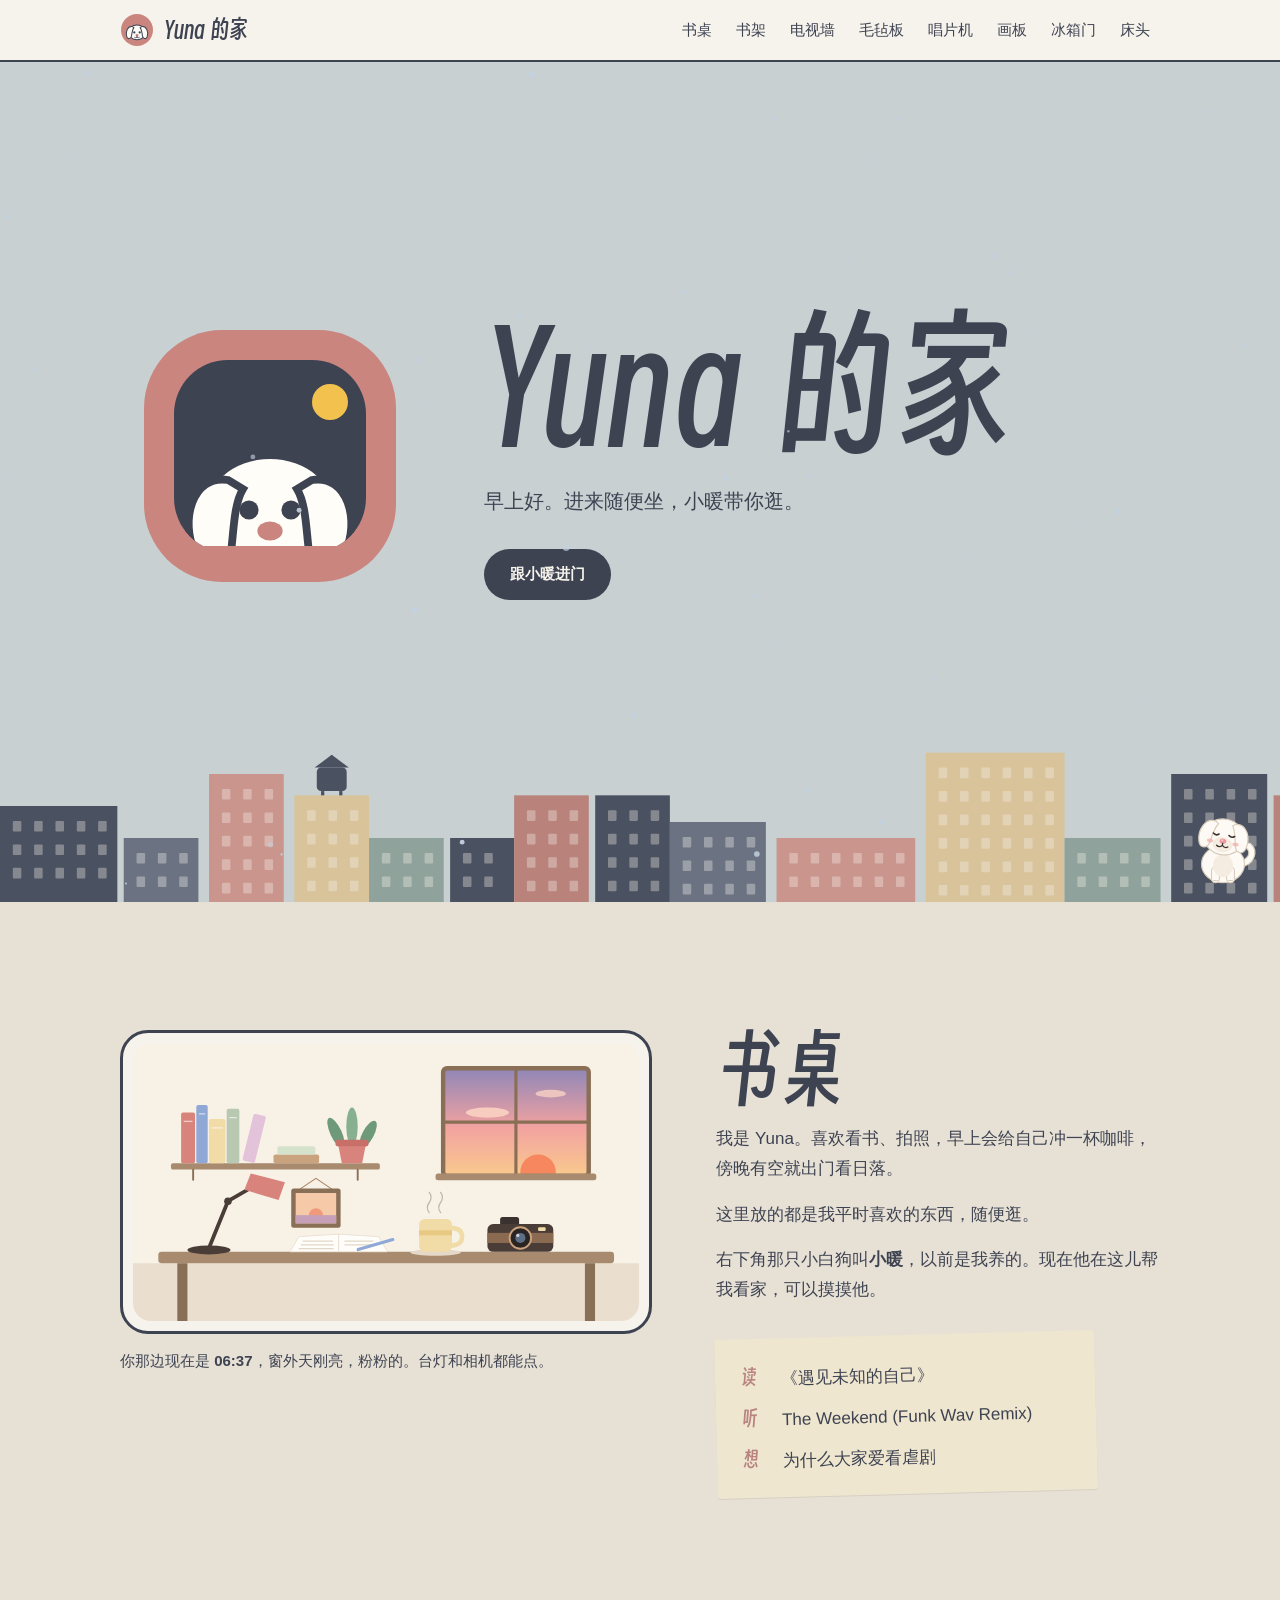
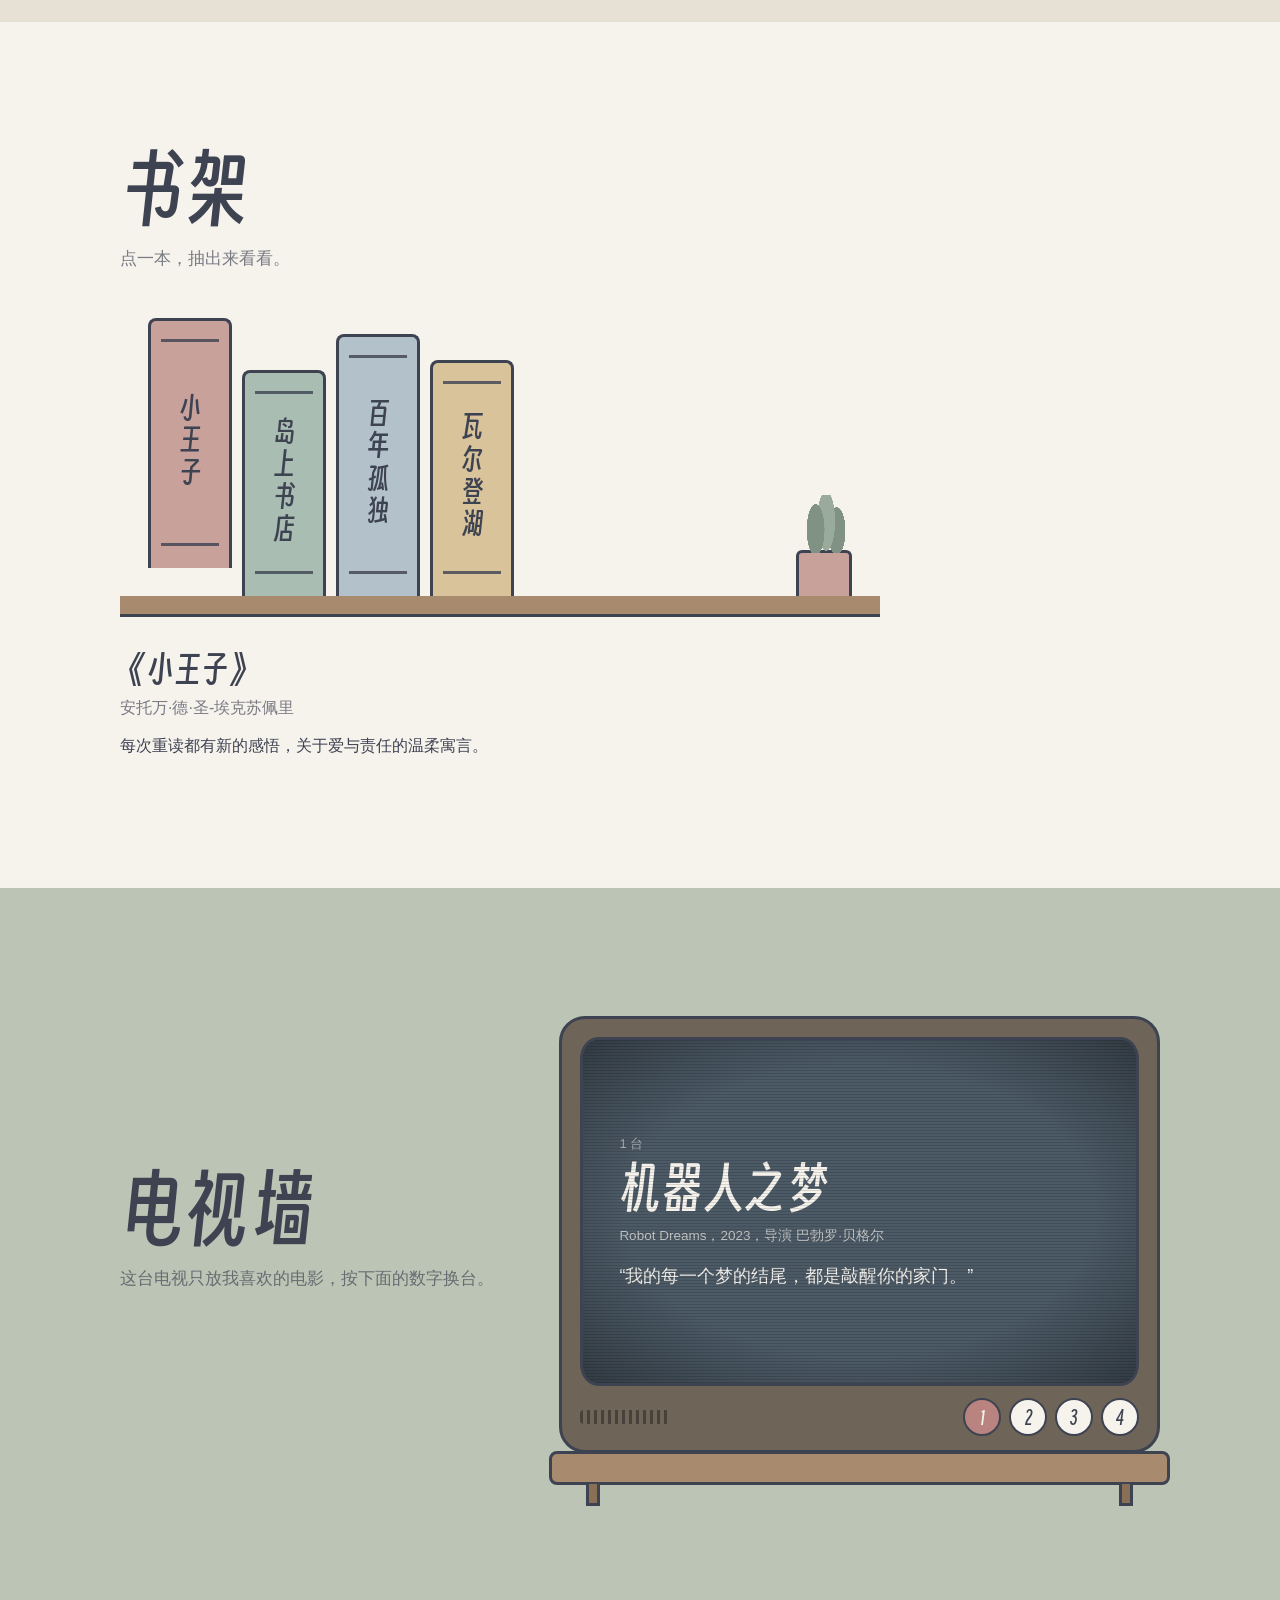
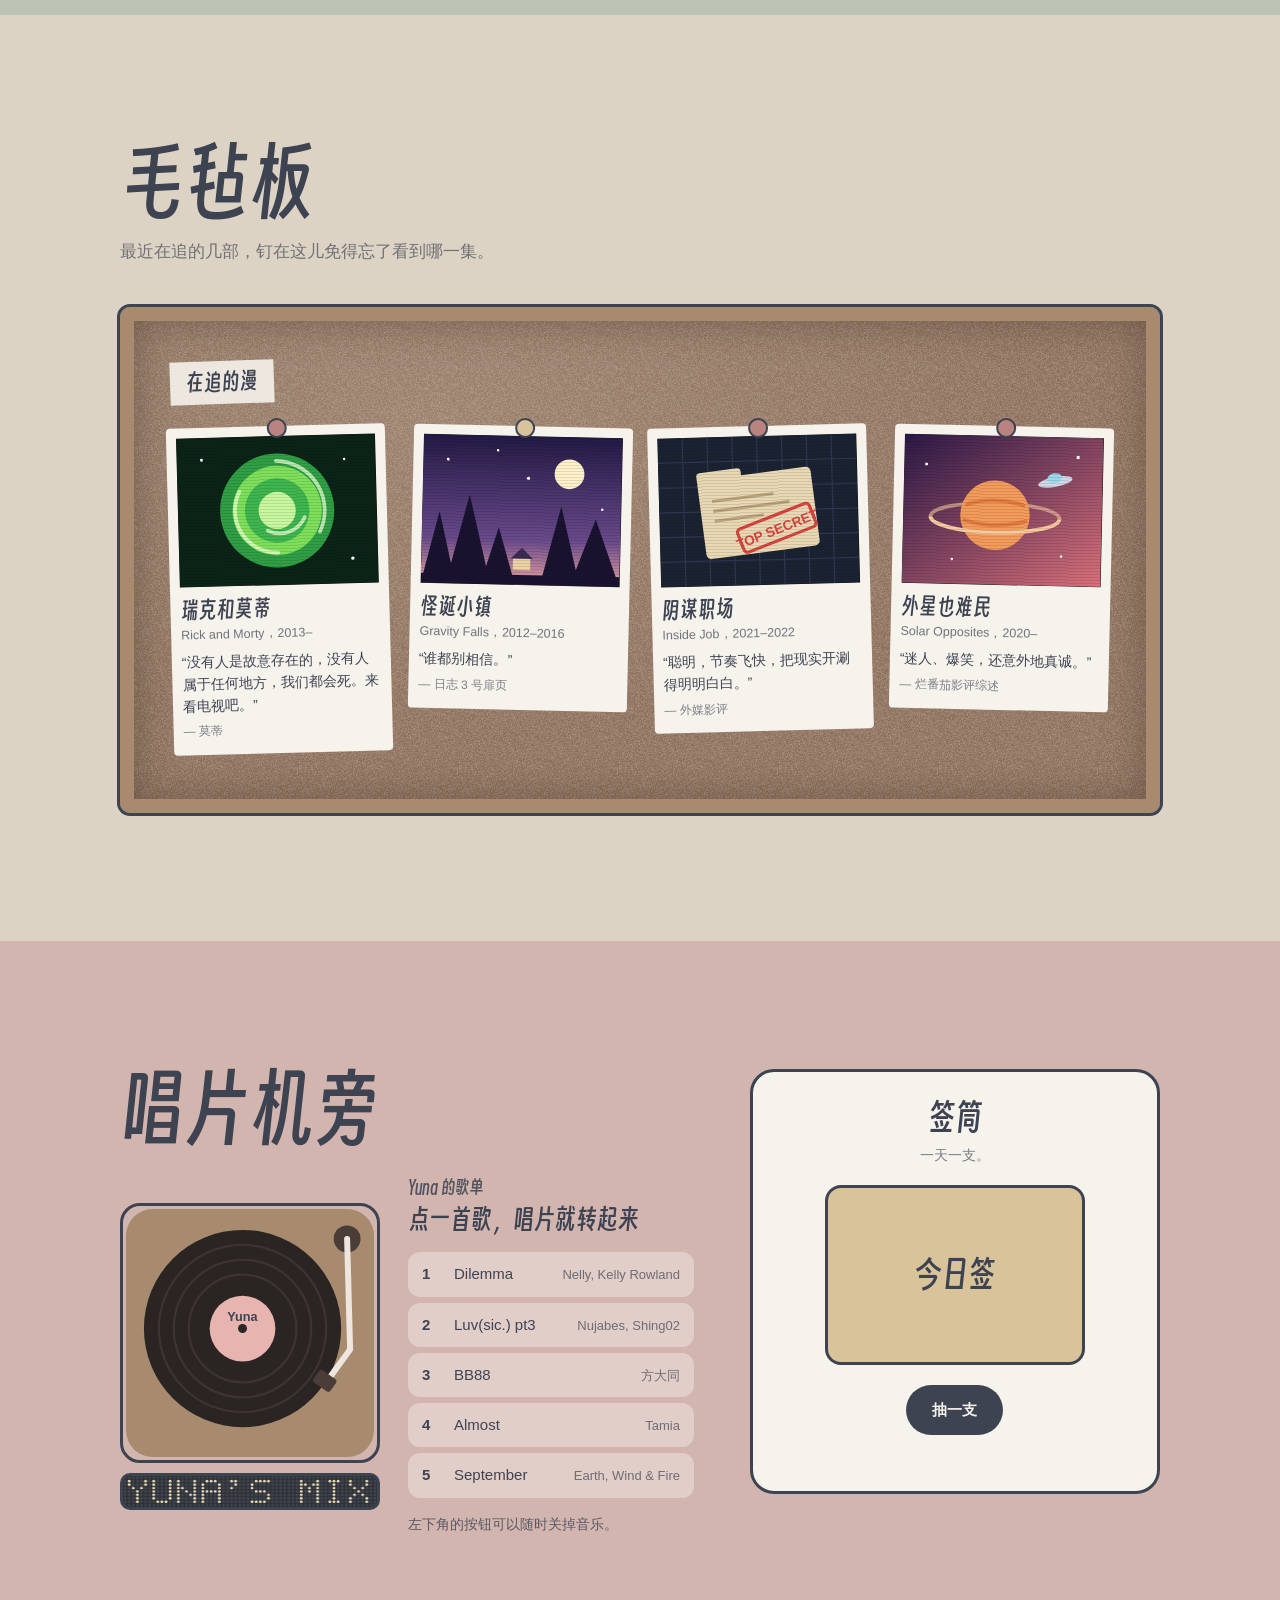
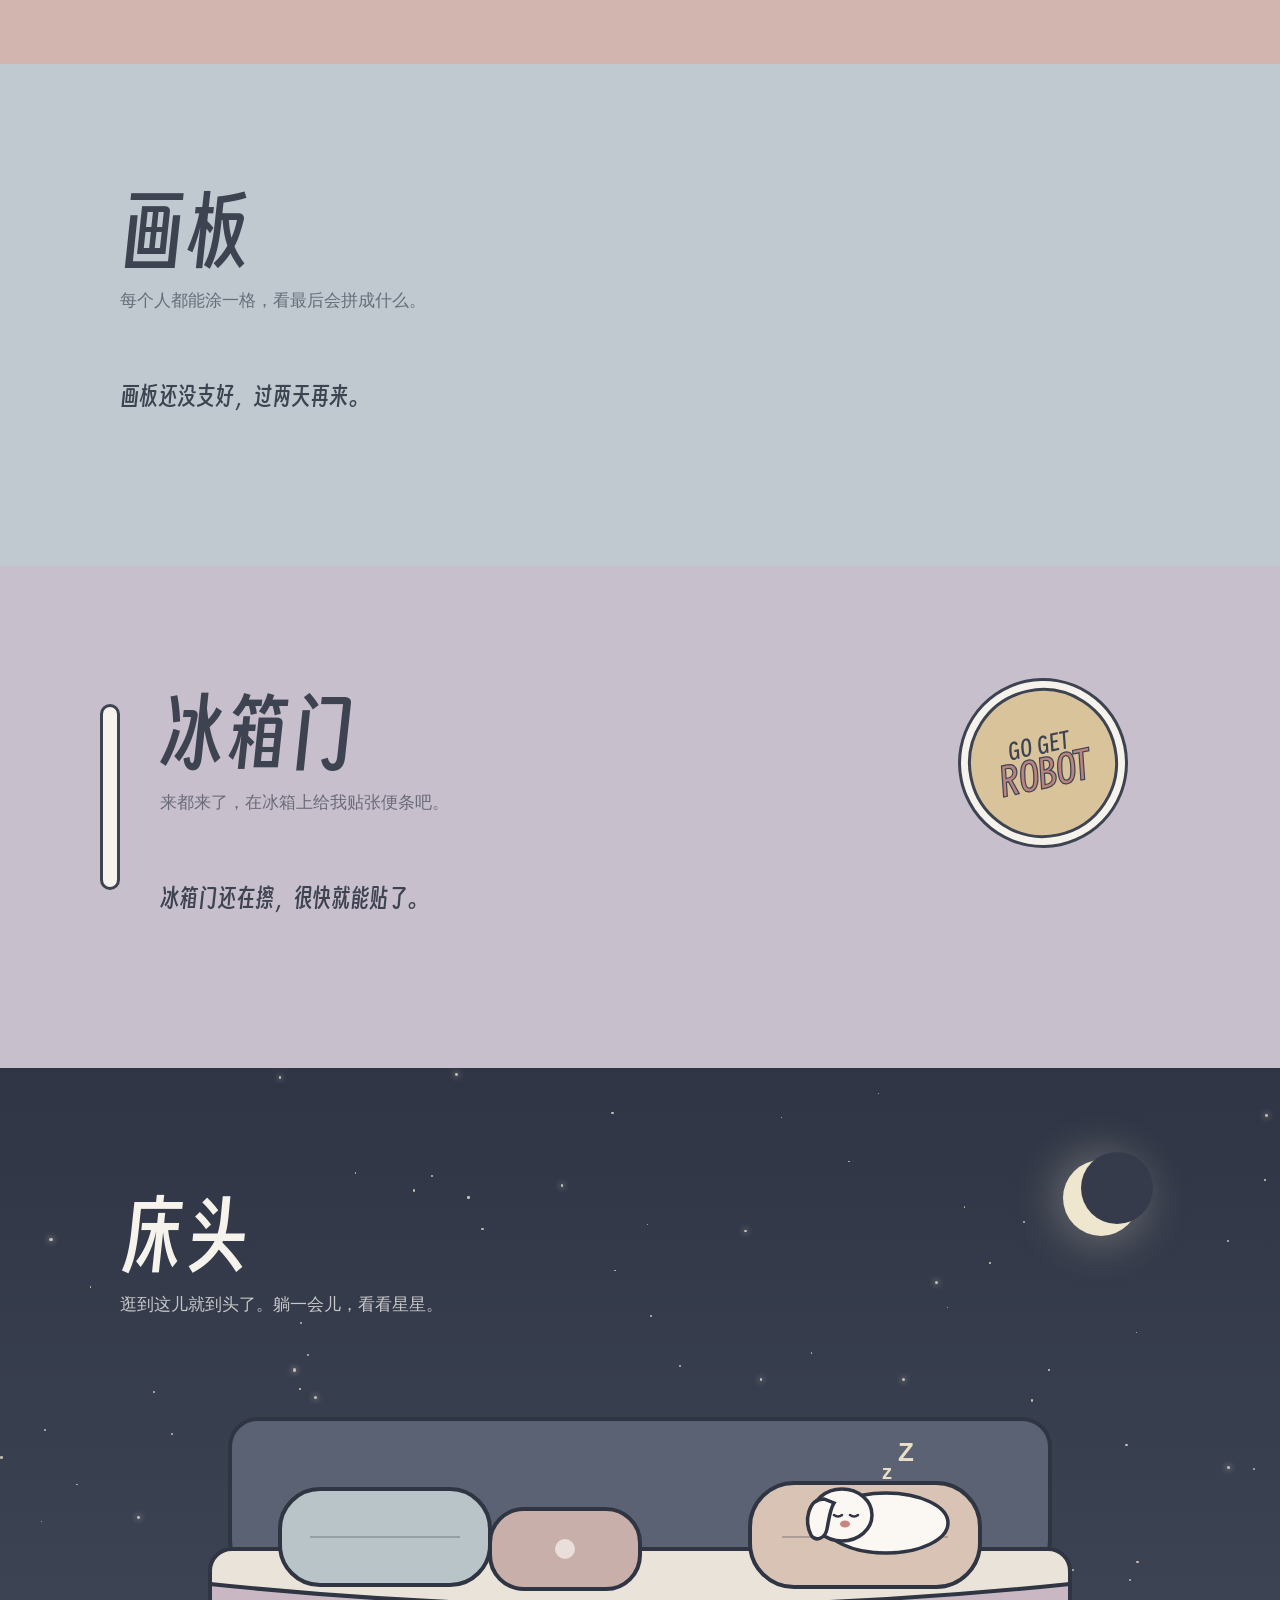
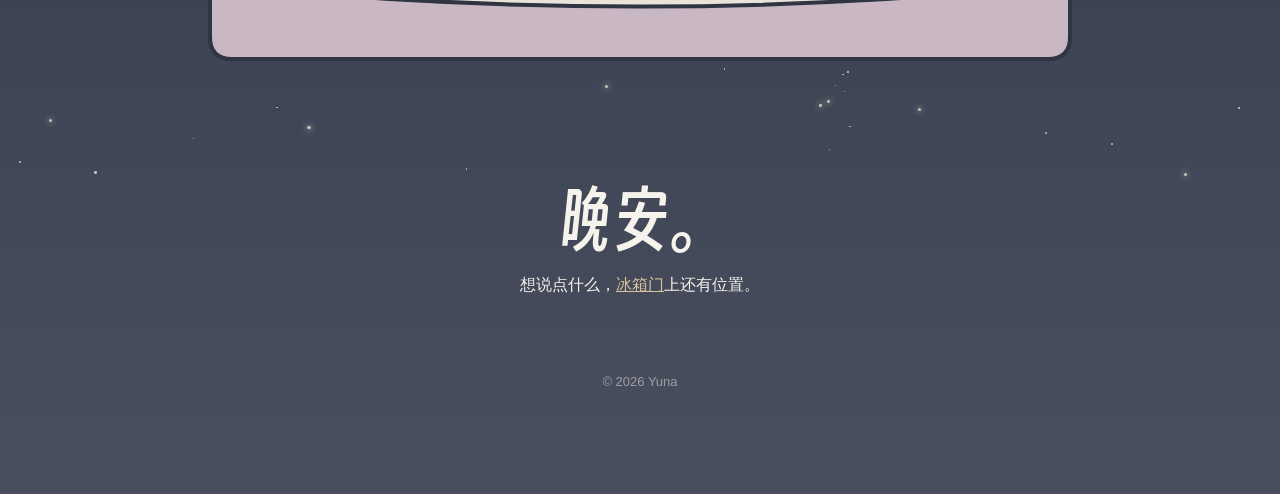
==== commit abb81e2f: "Dot-matrix deck display and TV channel OSD; like burst, fortune shake, note submit states Co-Authore" ====
--- a/index.html
+++ b/index.html
@@ -59,8 +59,8 @@
     });
   })();
 </script>
-<link rel="stylesheet" href="fonts/display.css?v=20261031a">
-<link rel="stylesheet" href="site.css?v=20261031a">
+<link rel="stylesheet" href="fonts/display.css?v=20261118a">
+<link rel="stylesheet" href="site.css?v=20261118a">
 </head>
 <body>
 
@@ -289,6 +289,7 @@
             <button class="like" data-film="soul" hidden><span class="h">♡</span><span class="c">0</span> 人也喜欢这部</button>
           </article>
             <i class="static" aria-hidden="true"></i>
+            <canvas class="tv-osd" id="tvOsd" aria-hidden="true"></canvas>
           </div>
           <div class="bigtv-panel"><span class="speaker" aria-hidden="true"></span><div class="knob-row" role="group" aria-label="换台"><button type="button" class="knob-btn on" data-ch="1" aria-label="换到 1 台">1</button><button type="button" class="knob-btn" data-ch="2" aria-label="换到 2 台">2</button><button type="button" class="knob-btn" data-ch="3" aria-label="换到 3 台">3</button><button type="button" class="knob-btn" data-ch="4" aria-label="换到 4 台">4</button></div></div>
         </div>
@@ -341,6 +342,7 @@
         <h2>唱片机旁</h2>
         <div class="player-in">
           <div class="tt">
+          <canvas class="deck-led" id="deckLed" aria-hidden="true"></canvas>
           <svg viewBox="0 0 170 170" aria-hidden="true">
             <rect x="2" y="2" width="166" height="166" rx="18" class="w-wood"/>
             <g class="vinyl">
@@ -348,7 +350,7 @@
               <circle cx="80" cy="82" r="56" fill="none" stroke="#3d3431" stroke-width="1.5"/>
               <circle cx="80" cy="82" r="46" fill="none" stroke="#3d3431" stroke-width="1.5"/>
               <circle cx="80" cy="82" r="36" fill="none" stroke="#3d3431" stroke-width="1.5"/>
-              <circle cx="80" cy="82" r="22" fill="#e8b4b0"/><text x="80" y="85.5" text-anchor="middle" font-size="10" font-weight="700" fill="#3E4352" font-family="sans-serif">Yuna</text>
+              <circle cx="80" cy="82" r="22" fill="#e8b4b0"/><text x="80" y="77" text-anchor="middle" font-size="8.5" font-weight="700" fill="#3E4352" font-family="sans-serif">Yuna</text>
               
               <circle cx="80" cy="82" r="3" fill="#2a2422"/>
             </g>
@@ -545,8 +547,9 @@
   if (spines[0]) pick(spines[0]);
 })();
 </script>
-<script src="extras.js?v=20261031a" defer></script>
-<script src="music.js?v=20261031a" defer></script>
-<script src="fx.js?v=20261031a" defer></script>
+<script src="extras.js?v=20261118a" defer></script>
+<script src="music.js?v=20261118a" defer></script>
+<script src="micro.js?v=20261118a" defer></script>
+<script src="fx.js?v=20261118a" defer></script>
 </body>
 </html>
--- a/site.css
+++ b/site.css
@@ -433,3 +433,21 @@
 .pillow-say{text-align:center;min-height:28px;margin-top:10px;font-family:var(--display);font-size:22px;color:#E9DFC6}
 .goodnight{margin-top:70px}
 @media(prefers-reduced-motion:reduce){.shoot,.sky-field i,.sleeper .zz{animation:none}}
+
+/* ---------- 点阵屏 + 小交互 ---------- */
+.tt{display:flex;flex-direction:column;gap:10px}
+.deck-led{display:block;width:100%;border-radius:10px;border:3px solid var(--ink);background:#2E323C;order:2}
+.tv-osd{position:absolute;top:14px;right:16px;width:120px;z-index:4;opacity:0;transition:opacity .15s}
+.tv-osd.show{opacity:1}
+.burst{position:fixed;z-index:50;pointer-events:none;font-size:12px;color:var(--coral);transform:translate(-50%,-50%);animation:burst .6s ease-out forwards}
+@keyframes burst{to{transform:translate(calc(-50% + var(--x)),calc(-50% + var(--y))) scale(.6);opacity:0}}
+.like .c{display:inline-block}
+.like .c.roll{animation:roll .35s cubic-bezier(.2,.9,.3,1.3)}
+@keyframes roll{from{transform:translateY(70%);opacity:0}}
+.lot.shake{animation:shake .6s ease-in-out}
+@keyframes shake{15%{transform:rotate(-7deg)}35%{transform:rotate(6deg)}55%{transform:rotate(-5deg)}75%{transform:rotate(3deg)}100%{transform:none}}
+#gbBtn{min-width:96px}
+#gbBtn.busy::after{content:"";display:inline-block;width:1.2em;text-align:left;animation:dots 1s steps(4) infinite}
+@keyframes dots{0%{content:""}25%{content:"."}50%{content:".."}75%{content:"..."}}
+#gbBtn.done{background:var(--sage);color:var(--ink)}
+@media(prefers-reduced-motion:reduce){.lot.shake,.like .c.roll,.burst{animation:none}}
